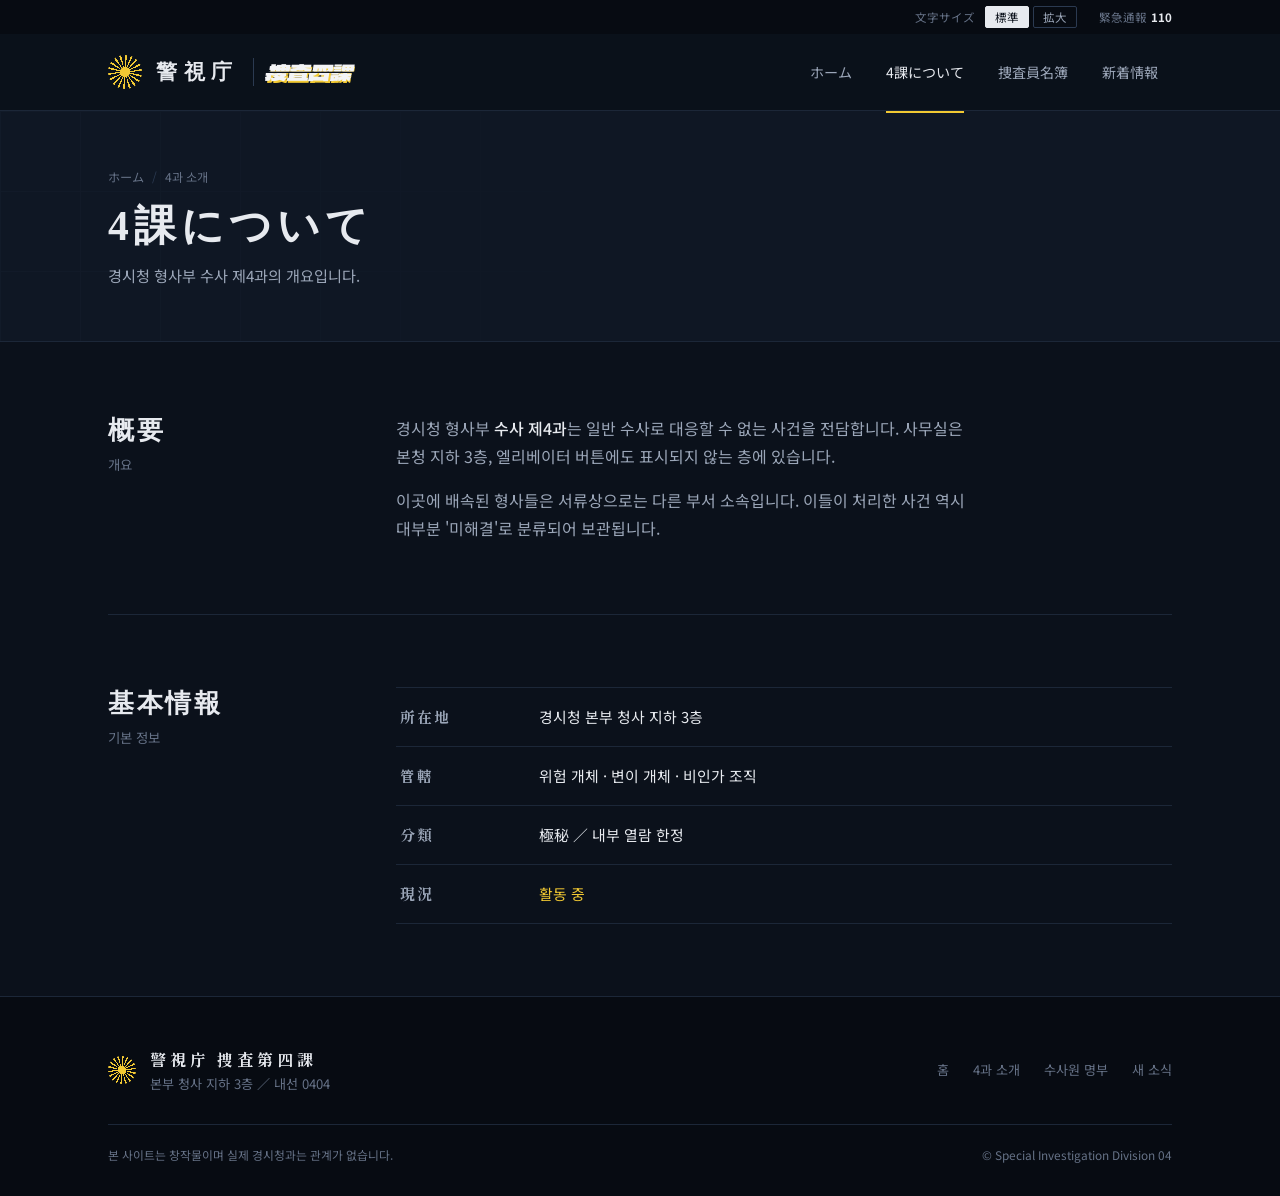
==== about.html @ d72fb32c "Add files via upload" ====
<!DOCTYPE html>
<html lang="ko">
<head>
<meta charset="UTF-8">
<meta name="viewport" content="width=device-width, initial-scale=1">
<title>4課について ｜ 수사 4과</title>
<link rel="preconnect" href="https://fonts.googleapis.com">
<link rel="preconnect" href="https://fonts.gstatic.com" crossorigin>
<link href="https://fonts.googleapis.com/css2?family=Dela+Gothic+One&family=Shippori+Mincho:wght@700;800&family=Noto+Sans+KR:wght@400;500;700&family=Noto+Sans+JP:wght@400;500;700&display=swap" rel="stylesheet">
<link rel="stylesheet" href="style.css">
</head>
<body>

<div class="util">
  <div class="wrap">
    <div class="fs" role="group" aria-label="글자 크기">
      <span>文字サイズ</span>
      <button type="button" data-size="normal" aria-pressed="true">標準</button>
      <button type="button" data-size="large" aria-pressed="false">拡大</button>
    </div>
    <div class="dial">緊急通報<b>110</b></div>
  </div>
</div>

<header class="site">
  <div class="wrap">
    <a class="brand" href="index.html" aria-label="警視庁 捜査四課 홈">
      <div class="emblem" aria-hidden="true"></div>
      <div class="brand-name">警視庁</div>
      <div class="brand-sep" aria-hidden="true"></div>
      <div class="logo sm" role="img" aria-label="捜査四課"><div class="logo-word" aria-hidden="true"><div class="logo-half top"><span class="sh">捜査四課</span><span class="fg">捜査四課</span></div><div class="logo-half bot"><span class="sh">捜査四課</span><span class="fg">捜査四課</span></div><div class="logo-tape"><b>KEEP OUT ／ SID-04</b></div></div><div class="logo-sub" aria-hidden="true">TOKYO METROPOLITAN POLICE DEPT.</div></div>
    </a>
    <nav class="gnav" aria-label="주 메뉴">
      <ul>
        <li><a href="index.html">ホーム</a></li>
        <li><a href="about.html" aria-current="page">4課について</a></li>
        <li><a href="roster.html">捜査員名簿</a></li>
        <li><a href="news.html">新着情報</a></li>
      </ul>
    </nav>
  </div>
</header>

<main>
  <div class="page-head">
    <div class="hero-grid" aria-hidden="true"></div>
    <div class="wrap">
      <div class="crumb"><a href="index.html">ホーム</a><i>/</i>4과 소개</div>
      <h1>4課について</h1>
      <p>경시청 형사부 수사 제4과의 개요입니다.</p>
    </div>
  </div>
  <div class="wrap">
    <section class="sec">
      <div class="sec-title"><h2>概要</h2><p>개요</p></div>
      <div>
        <div class="prose">
          <p>경시청 형사부 <strong>수사 제4과</strong>는 일반 수사로 대응할 수 없는 사건을 전담합니다. 사무실은 본청 지하 3층, 엘리베이터 버튼에도 표시되지 않는 층에 있습니다.</p>
          <p>이곳에 배속된 형사들은 서류상으로는 다른 부서 소속입니다. 이들이 처리한 사건 역시 대부분 '미해결'로 분류되어 보관됩니다.</p>
        </div>
      </div>
    </section>
    <section class="sec">
      <div class="sec-title"><h2>基本情報</h2><p>기본 정보</p></div>
      <div>
        <dl class="facts">
          <div><dt>所在地</dt><dd>경시청 본부 청사 지하 3층</dd></div>
          <div><dt>管轄</dt><dd>위험 개체 · 변이 개체 · 비인가 조직</dd></div>
          <div><dt>分類</dt><dd>極秘 ／ 내부 열람 한정</dd></div>
          <div><dt>現況</dt><dd class="on">활동 중</dd></div>
        </dl>
      </div>
    </section>
  </div>

</main>

<footer>
  <div class="wrap">
    <div class="f-brand">
      <div class="emblem" aria-hidden="true"></div>
      <div><b>警視庁 捜査第四課</b>본부 청사 지하 3층 ／ 내선 0404</div>
    </div>
    <div class="f-links">
      <a href="index.html">홈</a>
      <a href="about.html">4과 소개</a>
      <a href="roster.html">수사원 명부</a>
      <a href="news.html">새 소식</a>
    </div>
    <div class="f-bottom">
      <span>본 사이트는 창작물이며 실제 경시청과는 관계가 없습니다.</span>
      <span>© Special Investigation Division 04</span>
    </div>
  </div>
</footer>

<script src="script.js"></script>
</body>
</html>
---- style.css ----
/* ───────── 토큰 ───────── */
:root{
  color-scheme:dark;
  --bg:#0b111b;        /* 경찰 제복 감색 */
  --bg-2:#0f1724;
  --bg-3:#070b12;
  --line:#1c2738;
  --line-2:#2b3a51;
  --text:#e7eaef;
  --sub:#9ba6b8;
  --muted:#667287;
  --yellow:#f2c933;    /* 폴리스 라인 노랑 — 강조는 이 색 하나만 */
  --alert:#e05a4f;
  --serif:'Shippori Mincho','Noto Serif JP',serif;
  --sans:'Noto Sans KR','Noto Sans JP',system-ui,sans-serif;
  --logo:'Dela Gothic One','Noto Sans JP',sans-serif;
  --r:2px;
}
*{box-sizing:border-box;margin:0;padding:0}
html{scroll-behavior:smooth;font-size:16px}
html.large{font-size:18px}
body{background:var(--bg);color:var(--text);font-family:var(--sans);line-height:1.75;-webkit-font-smoothing:antialiased}
a{color:inherit;text-decoration:none}
img{max-width:100%;display:block}
:focus-visible{outline:2px solid var(--yellow);outline-offset:3px}
.wrap{max-width:1120px;margin:0 auto;padding:0 28px}

/* ───────── 로고 ───────── */
.logo{display:inline-flex;flex-direction:column;align-items:flex-start;font-size:64px;transform:skewX(-9deg)}
.logo-word{position:relative;font-family:var(--logo);font-weight:400;font-size:1em;line-height:1.05;letter-spacing:-.02em;white-space:nowrap}
.logo-half{white-space:nowrap}
.logo-half.top{clip-path:inset(0 0 50% 0)}
.logo-half.bot{position:absolute;inset:0;clip-path:inset(56% 0 0 0);transform:translateX(-.2em)}
.logo-half span{display:block;white-space:nowrap}
.logo-half .sh{position:absolute;left:.09em;top:.09em;color:var(--yellow)}
.logo-half .fg{position:relative;color:#f3f4f6}
.logo-tape{position:absolute;left:-.7em;right:-.7em;top:calc(50% - .02em);height:.26em;transform:rotate(-2deg);
  background:repeating-linear-gradient(-45deg,var(--yellow) 0 .155em,#0a0a09 .155em .31em);display:flex;align-items:center;justify-content:center}
.logo-tape b{padding:0 .75em;background:var(--yellow);color:#0a0a09;font-family:var(--sans);font-weight:700;font-size:.19em;line-height:1.37;letter-spacing:.27em;white-space:nowrap}
.logo-sub{margin-top:1.1em;font-family:var(--sans);font-weight:500;font-size:.17em;letter-spacing:.36em;color:var(--yellow);white-space:nowrap}
.logo.sm{font-size:22px}
.logo.sm .logo-tape,.logo.sm .logo-sub{display:none}
.logo.sm .logo-half.bot{transform:translateX(-.1em)}
.logo.sm .logo-half .sh{left:.07em;top:.07em}

/* ───────── 유틸리티 바 ───────── */
.util{background:var(--bg-3);font-size:.72rem;color:var(--muted)}
.util .wrap{display:flex;align-items:center;justify-content:flex-end;gap:22px;height:34px}
.fs{display:flex;align-items:center;gap:4px}
.fs span{margin-right:6px}
.fs button{font:inherit;color:var(--sub);background:transparent;border:1px solid var(--line-2);border-radius:var(--r);padding:0 9px;line-height:20px;cursor:pointer}
.fs button[aria-pressed="true"]{color:var(--bg);background:var(--text);border-color:var(--text)}
.dial b{color:var(--text);font-weight:700;margin-left:4px}

/* ───────── 헤더 + 내비 ───────── */
header.site{position:sticky;top:0;z-index:30;background:rgba(11,17,27,.94);border-bottom:1px solid var(--line)}
header.site .wrap{display:flex;align-items:center;gap:40px;height:76px}
.brand{display:flex;align-items:center;gap:14px;flex:0 0 auto}
.emblem{flex:0 0 34px;width:34px;height:34px;border-radius:50%;
  background:radial-gradient(circle,var(--yellow) 0 20%,transparent 22%),repeating-conic-gradient(var(--yellow) 0 7deg,transparent 7deg 20deg)}
.brand-name{font-family:var(--serif);font-size:1.3rem;font-weight:800;letter-spacing:.32em;line-height:1}
.brand-sep{width:1px;height:28px;background:var(--line-2)}
nav.gnav{margin-left:auto}
nav.gnav ul{list-style:none;display:flex;gap:6px}
nav.gnav a{position:relative;display:block;padding:8px 14px;font-size:.88rem;color:var(--sub);white-space:nowrap}
nav.gnav a:hover{color:var(--text)}
nav.gnav a[aria-current="page"]{color:var(--text)}
nav.gnav a[aria-current="page"]::after{content:"";position:absolute;left:14px;right:14px;bottom:-21px;height:2px;background:var(--yellow)}

/* ───────── 주의 띠 ───────── */
.notice-bar{border-bottom:1px solid var(--line);background:linear-gradient(90deg,rgba(242,201,51,.07),transparent 60%)}
.notice-bar .wrap{display:flex;align-items:baseline;gap:18px;padding-top:11px;padding-bottom:11px;font-size:.84rem;color:var(--sub)}
.notice-bar strong{flex:0 0 auto;color:var(--yellow);font-weight:700;letter-spacing:.1em}

/* ───────── 히어로 ───────── */
.hero{position:relative;overflow:hidden;border-bottom:1px solid var(--line);background:var(--bg-2)}
.hero-img{position:absolute;top:0;right:0;bottom:0;width:62%;background:url(https://i.imgur.com/fPAHOiN.png) center 28%/cover no-repeat;
  -webkit-mask-image:linear-gradient(90deg,transparent,#000 45%);mask-image:linear-gradient(90deg,transparent,#000 45%)}
.hero-img::after{content:"";position:absolute;inset:0;background:linear-gradient(0deg,var(--bg-2),transparent 40%)}
.hero-grid{position:absolute;inset:0;pointer-events:none;
  background-image:linear-gradient(var(--line) 1px,transparent 1px),linear-gradient(90deg,var(--line) 1px,transparent 1px);
  background-size:80px 80px;opacity:.35;-webkit-mask-image:linear-gradient(90deg,#000,transparent 55%);mask-image:linear-gradient(90deg,#000,transparent 55%)}
.sweep{position:absolute;left:0;right:0;top:-30px;height:30px;z-index:2;background:linear-gradient(transparent,rgba(242,201,51,.18) 85%,var(--yellow));
  animation:sweep 2.4s .3s cubic-bezier(.6,0,.4,1) both}
@keyframes sweep{from{top:-30px;opacity:1}90%{opacity:1}to{top:100%;opacity:0}}
.hero .wrap{position:relative;z-index:3;min-height:560px;display:flex;flex-direction:column;justify-content:center;padding-top:72px;padding-bottom:72px}
.hero .kicker{font-size:.8rem;letter-spacing:.24em;color:var(--sub);margin-bottom:28px}
.hero .logo{margin-left:12px}
.hero .lead{margin-top:44px;font-family:var(--serif);font-size:1.7rem;font-weight:700;line-height:1.5;max-width:20em}
.hero .lead-sub{margin-top:14px;font-size:.95rem;color:var(--sub);max-width:34em}
.hero-links{display:flex;flex-wrap:wrap;gap:12px;margin-top:34px}
.btn{display:inline-block;padding:11px 22px;border-radius:var(--r);font-size:.88rem;font-weight:500;border:1px solid var(--line-2);color:var(--text)}
.btn:hover{border-color:var(--sub)}
.btn.primary{background:var(--yellow);border-color:var(--yellow);color:#0a0a09}
.btn.primary:hover{background:#ffd84a}

/* ───────── 섹션 (왼쪽 제목 · 오른쪽 내용) ───────── */
.sec{display:grid;grid-template-columns:240px minmax(0,1fr);gap:48px;padding:72px 0;border-bottom:1px solid var(--line)}
.sec:last-child{border-bottom:0}
.sec-title h2{font-family:var(--serif);font-size:1.6rem;font-weight:800;letter-spacing:.1em;line-height:1.3}
.sec-title p{margin-top:6px;font-size:.84rem;color:var(--muted)}
.more{display:inline-block;margin-top:24px;font-size:.85rem;color:var(--text);border-bottom:1px solid var(--yellow);padding-bottom:2px}
.more:hover{color:var(--yellow)}

/* 하위 페이지 머리 */
.page-head{border-bottom:1px solid var(--line);background:var(--bg-2);position:relative;overflow:hidden}
.page-head .hero-grid{opacity:.25}
.page-head .wrap{position:relative;padding-top:56px;padding-bottom:52px}
.crumb{font-size:.76rem;color:var(--muted)}
.crumb a:hover{color:var(--text)}
.crumb i{font-style:normal;margin:0 8px;color:var(--line-2)}
.page-head h1{margin-top:14px;font-family:var(--serif);font-size:2.6rem;font-weight:800;letter-spacing:.12em;line-height:1.2}
.page-head p{margin-top:10px;color:var(--sub);font-size:.95rem}

/* 바로가기 목록 */
.guide{list-style:none;border-top:1px solid var(--line)}
.guide a{display:grid;grid-template-columns:10em 1fr auto;align-items:baseline;gap:20px;padding:22px 4px;border-bottom:1px solid var(--line)}
.guide b{font-family:var(--serif);font-size:1.15rem;font-weight:700;letter-spacing:.08em}
.guide span{font-size:.88rem;color:var(--sub)}
.guide em{font-style:normal;font-size:.75rem;letter-spacing:.12em;color:var(--muted)}
.guide a:hover b{color:var(--yellow)}

/* 새 소식 */
.news{list-style:none;border-top:1px solid var(--line)}
.news li{display:grid;grid-template-columns:7em 5.5em minmax(0,1fr);align-items:baseline;gap:18px;padding:18px 4px;border-bottom:1px solid var(--line);font-size:.93rem}
.news time{font-size:.82rem;color:var(--muted);font-variant-numeric:tabular-nums}
.cat{font-size:.74rem;color:var(--sub);display:flex;align-items:center;gap:7px}
.cat::before{content:"";width:6px;height:6px;border-radius:50%;background:var(--muted)}
.cat.new::before{background:var(--yellow)}
.cat.warn::before{background:var(--alert)}
.news a:hover{color:var(--yellow)}

/* 4과 소개 */
.prose p{max-width:36em;color:var(--sub);font-size:1rem}
.prose p+p{margin-top:16px}
.prose strong{color:var(--text);font-weight:500}
.facts{border-top:1px solid var(--line)}
.facts div{display:grid;grid-template-columns:8em 1fr;gap:20px;padding:16px 4px;border-bottom:1px solid var(--line);font-size:.93rem}
.facts dt{font-family:var(--serif);font-weight:700;letter-spacing:.12em;color:var(--sub)}
.on{color:var(--yellow)}

/* 수사원 명부 */
.roster{display:grid;grid-template-columns:repeat(4,minmax(0,1fr));gap:36px 24px}
.file-photo{position:relative;aspect-ratio:3/4;border-radius:var(--r);overflow:hidden;background:var(--bg-2) center 25%/cover no-repeat}
.file-photo.empty{background:
  radial-gradient(circle at 50% 38%,#1c2738 0 17%,transparent 17.5%),
  radial-gradient(ellipse at 50% 100%,#1c2738 0 42%,transparent 42.5%),var(--bg-2)}
.file-photo .tag{position:absolute;left:0;top:12px;padding:2px 10px;background:var(--yellow);color:#0a0a09;font-size:.7rem;font-weight:700;letter-spacing:.14em}
.file-id{margin-top:16px;font-size:.72rem;letter-spacing:.12em;color:var(--yellow);font-variant-numeric:tabular-nums}
.file h3{margin-top:4px;font-size:1.15rem;font-weight:700;line-height:1.4}
.file .rom{font-size:.72rem;letter-spacing:.14em;color:var(--muted)}
.file .desc{margin-top:10px;font-size:.86rem;color:var(--sub)}
.file .desc.todo{color:var(--muted)}
.file .open{display:inline-block;margin-top:12px;font-size:.82rem;border-bottom:1px solid var(--yellow);padding-bottom:1px}
.file .open:hover{color:var(--yellow)}
.file.sealed .file-photo::before{content:"";position:absolute;inset:0;background:rgba(7,11,18,.45);-webkit-backdrop-filter:grayscale(1);backdrop-filter:grayscale(1)}
.file-photo .tag{z-index:1}
.file.sealed .open{border-color:var(--line-2);color:var(--muted)}

/* ───────── 푸터 ───────── */
footer{background:var(--bg-3);border-top:1px solid var(--line);padding:48px 0 30px;font-size:.82rem;color:var(--muted)}
footer .wrap{display:grid;grid-template-columns:1fr auto;gap:28px 40px}
.f-brand{display:flex;align-items:center;gap:14px}
.f-brand .emblem{flex-basis:28px;width:28px;height:28px}
.f-brand b{display:block;font-family:var(--serif);font-size:1rem;letter-spacing:.24em;color:var(--text)}
.f-links{display:flex;flex-wrap:wrap;gap:8px 24px;align-items:center}
.f-links a:hover{color:var(--text)}
.f-bottom{grid-column:1/-1;padding-top:20px;border-top:1px solid var(--line);display:flex;flex-wrap:wrap;justify-content:space-between;gap:8px;font-size:.74rem}

/* ───────── 반응형 ───────── */
@media (max-width:960px){
  .roster{grid-template-columns:repeat(2,minmax(0,1fr))}
  .sec{grid-template-columns:1fr;gap:24px;padding:56px 0}
  header.site .wrap{gap:20px}
  .brand-sep,.brand .logo{display:none}
}
@media (max-width:680px){
  .wrap{padding:0 20px}
  header.site .wrap{flex-wrap:wrap;height:auto;padding-top:14px;gap:10px}
  nav.gnav{margin-left:0;width:100%;overflow-x:auto;scrollbar-width:none}
  nav.gnav ul{gap:0}
  nav.gnav a{padding:10px 14px 12px}
  nav.gnav a[aria-current="page"]::after{bottom:0}
  .hero-img{width:100%;-webkit-mask-image:linear-gradient(0deg,transparent 10%,#000 70%);mask-image:linear-gradient(0deg,transparent 10%,#000 70%);opacity:.55}
  .hero .wrap{min-height:520px;justify-content:flex-end;padding-top:48px;padding-bottom:48px}
  .hero .logo{font-size:40px}
  .hero .lead{font-size:1.3rem;margin-top:32px}
  .page-head h1{font-size:1.9rem}
  .notice-bar .wrap{flex-direction:column;gap:2px}
  .guide a{grid-template-columns:1fr;gap:4px}
  .guide em{display:none}
  .news li{grid-template-columns:auto 1fr;gap:4px 14px}
  .news li a{grid-column:1/-1}
  .facts div{grid-template-columns:1fr;gap:2px}
  footer .wrap{grid-template-columns:1fr}
}
@media (prefers-reduced-motion:reduce){
  .sweep{display:none}
  html{scroll-behavior:auto}
}
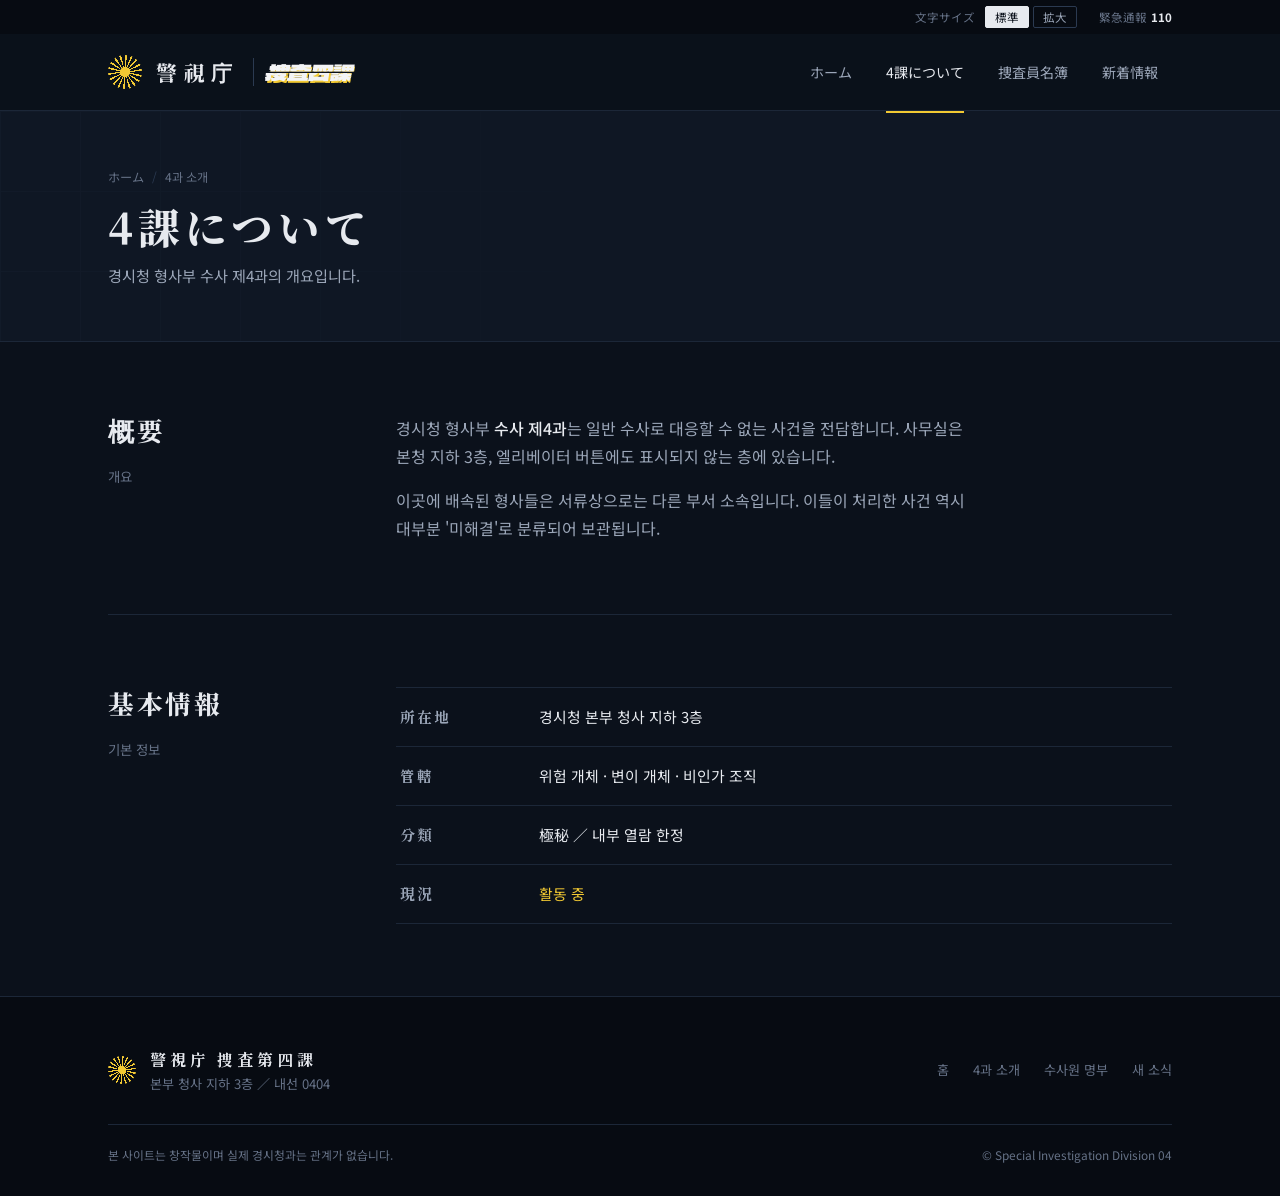
==== commit 8c066299: "Add files via upload" ====
--- a/about.html
+++ b/about.html
@@ -6,7 +6,7 @@
 <title>4課について ｜ 수사 4과</title>
 <link rel="preconnect" href="https://fonts.googleapis.com">
 <link rel="preconnect" href="https://fonts.gstatic.com" crossorigin>
-<link href="https://fonts.googleapis.com/css2?family=Dela+Gothic+One&family=Shippori+Mincho:wght@700;800&family=Noto+Sans+KR:wght@400;500;700&family=Noto+Sans+JP:wght@400;500;700&display=swap" rel="stylesheet">
+<link href="https://fonts.googleapis.com/css2?family=Dela+Gothic+One&family=Shippori+Mincho:wght@700;800&family=Noto+Serif+KR:wght@700;900&family=Noto+Sans+KR:wght@400;500;700&family=Noto+Sans+JP:wght@400;500;700&display=swap" rel="stylesheet">
 <link rel="stylesheet" href="style.css">
 </head>
 <body>
--- a/style.css
+++ b/style.css
@@ -11,7 +11,7 @@
   --muted:#667287;
   --yellow:#f2c933;    /* 폴리스 라인 노랑 — 강조는 이 색 하나만 */
   --alert:#e05a4f;
-  --serif:'Shippori Mincho','Noto Serif JP',serif;
+  --serif:'Shippori Mincho','Noto Serif KR','Noto Serif JP',serif;
   --sans:'Noto Sans KR','Noto Sans JP',system-ui,sans-serif;
   --logo:'Dela Gothic One','Noto Sans JP',sans-serif;
   --r:2px;
@@ -170,7 +170,7 @@
 /* ───────── 반응형 ───────── */
 @media (max-width:960px){
   .roster{grid-template-columns:repeat(2,minmax(0,1fr))}
-  .sec{grid-template-columns:1fr;gap:24px;padding:56px 0}
+  .sec{grid-template-columns:minmax(0,1fr);gap:24px;padding:56px 0}
   header.site .wrap{gap:20px}
   .brand-sep,.brand .logo{display:none}
 }
@@ -198,3 +198,166 @@
   .sweep{display:none}
   html{scroll-behavior:auto}
 }
+
+/* ═════════════ 캐릭터 상세 페이지 ═════════════ */
+.ch-hero{position:relative;height:min(90vh,780px);min-height:580px;overflow:hidden;background:#05080d;border-bottom:1px solid var(--line)}
+.ch-hero-img{position:absolute;inset:0;background:url(https://i.imgur.com/cPTdJCA.png) center 18%/cover no-repeat;animation:chZoom 2.6s cubic-bezier(.2,.7,.2,1) both}
+@keyframes chZoom{from{transform:scale(1.14);filter:brightness(.2) saturate(0)}to{transform:scale(1);filter:none}}
+.ch-hero-shade{position:absolute;inset:0;background:
+  linear-gradient(0deg,var(--bg) 2%,rgba(11,17,27,.85) 26%,transparent 62%),
+  radial-gradient(ellipse at 50% 40%,transparent 50%,rgba(0,0,0,.6))}
+.ch-hero .hero-grid{opacity:.25;-webkit-mask-image:none;mask-image:none}
+.ch-lines{position:absolute;inset:0;background:repeating-linear-gradient(0deg,transparent 0 2px,rgba(0,0,0,.12) 2px 3px);pointer-events:none}
+.ch-scan{position:absolute;left:0;right:0;top:0;height:60px;background:linear-gradient(transparent,rgba(242,201,51,.12) 90%,rgba(242,201,51,.8));animation:chScan 5.5s 2.2s linear infinite;opacity:0}
+@keyframes chScan{0%{transform:translateY(-60px);opacity:1}85%{opacity:1}100%{transform:translateY(780px);opacity:0}}
+.ch-corner{position:absolute;width:26px;height:26px;border:0 solid var(--yellow);animation:chCorner .6s 1.6s both}
+.ch-corner.tl{top:20px;left:20px;border-width:1px 0 0 1px}.ch-corner.tr{top:20px;right:20px;border-width:1px 1px 0 0}
+.ch-corner.bl{bottom:20px;left:20px;border-width:0 0 1px 1px}.ch-corner.br{bottom:20px;right:20px;border-width:0 1px 1px 0}
+@keyframes chCorner{from{opacity:0;transform:scale(2.2)}to{opacity:1;transform:none}}
+.ch-hud{position:absolute;top:34px;font-size:.72rem;letter-spacing:.2em;color:var(--yellow);animation:chFade .5s 1.8s both}
+.ch-hud.l{left:44px;display:flex;align-items:center;gap:10px}.ch-hud.r{right:44px;color:var(--sub)}
+.ch-hud .dot{animation:chBlink 1.2s steps(2,start) infinite}
+.ch-hud .load{width:56px;height:4px;border:1px solid rgba(242,201,51,.4);overflow:hidden}
+.ch-hud .load i{display:block;height:100%;width:30%;background:var(--yellow);animation:chLoad 1.4s linear infinite}
+@keyframes chLoad{from{transform:translateX(-100%)}to{transform:translateX(340%)}}
+@keyframes chBlink{to{visibility:hidden}}
+@keyframes chFade{from{opacity:0}to{opacity:1}}
+.ch-read{position:absolute;right:44px;top:40%;text-align:right;font-size:.74rem;line-height:2.1;letter-spacing:.2em;color:rgba(242,201,51,.75)}
+.ch-read div{opacity:0;animation:chType .5s steps(14) both;white-space:nowrap;overflow:hidden}
+.ch-read div:nth-child(1){animation-delay:2.2s}.ch-read div:nth-child(2){animation-delay:2.6s}.ch-read div:nth-child(3){animation-delay:3s}
+@keyframes chType{from{opacity:1;clip-path:inset(0 0 0 100%)}to{opacity:1;clip-path:inset(0)}}
+.ch-ruler{position:absolute;right:22px;top:18%;bottom:30%;width:8px;background:repeating-linear-gradient(rgba(242,201,51,.4) 0 1px,transparent 1px 8px);animation:chFade 1s 2s both}
+.ch-id{position:absolute;left:0;right:0;bottom:64px}
+.ch-div{font-size:.74rem;letter-spacing:.26em;color:var(--yellow);animation:chType .9s steps(36) .9s both}
+/* 이름: 노란 막이 왼쪽에서 밀고 들어오며 이름을 드러냄 */
+.ch-name{position:relative;display:inline-block;margin-top:10px;font-family:var(--serif);font-weight:800;font-size:clamp(2.6rem,7vw,5.4rem);line-height:1.15;letter-spacing:.06em;color:#f6f6f4}
+.ch-name span{display:inline-block;animation:chReveal .01s 1.15s both}
+.ch-name::after{content:"";position:absolute;inset:4px -10px;background:var(--yellow);transform-origin:left;animation:chWipe 1.1s .6s cubic-bezier(.77,0,.18,1) both}
+@keyframes chReveal{from{visibility:hidden}to{visibility:visible}}
+@keyframes chWipe{0%{transform:scaleX(0)}48%{transform:scaleX(1);transform-origin:left}52%{transform:scaleX(1);transform-origin:right}100%{transform:scaleX(0);transform-origin:right}}
+.ch-sub{margin-top:6px;font-size:.86rem;color:var(--sub);animation:chSpread 1.4s 1.5s cubic-bezier(.2,.7,.2,1) both}
+@keyframes chSpread{from{opacity:0;letter-spacing:.9em}to{opacity:1;letter-spacing:.22em}}
+.ch-tags{display:flex;flex-wrap:wrap;gap:8px;margin-top:20px}
+.ch-tags span{padding:3px 10px;border:1px solid var(--line-2);border-radius:var(--r);font-size:.74rem;color:var(--sub);background:rgba(11,17,27,.6);opacity:0;animation:chSlide .5s both}
+.ch-tags span:nth-child(1){animation-delay:1.9s}.ch-tags span:nth-child(2){animation-delay:2.02s}.ch-tags span:nth-child(3){animation-delay:2.14s}.ch-tags span:nth-child(4){animation-delay:2.26s}
+.ch-tags span.y{border-color:var(--yellow);color:var(--yellow)}
+@keyframes chSlide{from{opacity:0;transform:translateX(-24px)}to{opacity:1;transform:none}}
+.ch-mrz{position:absolute;left:0;right:0;bottom:0;padding:9px 0;border-top:1px solid var(--line);background:rgba(7,11,18,.85);overflow:hidden;font:.72rem/1 ui-monospace,Menlo,monospace;letter-spacing:.3em;color:var(--muted)}
+.ch-mrz div{display:flex;width:max-content;animation:chMarquee 40s linear infinite}
+.ch-mrz span{padding-right:3em;white-space:nowrap}
+@keyframes chMarquee{to{transform:translateX(-50%)}}
+
+/* 스크롤하면 나타나기 */
+[data-reveal]{opacity:0;transform:translateY(18px);transition:opacity .8s,transform .8s cubic-bezier(.2,.7,.2,1)}
+[data-reveal].in{opacity:1;transform:none}
+.sec-title h2{position:relative}
+.sec-title h2::after{content:"";display:block;width:0;height:2px;margin-top:10px;background:var(--yellow);transition:width .9s .2s cubic-bezier(.77,0,.18,1)}
+.sec.in .sec-title h2::after,.sec-title.in h2::after{width:40px}
+
+/* 신분증 + 데이터 */
+.ch-profile{display:grid;grid-template-columns:260px minmax(0,1fr);gap:40px;align-items:start}
+.ch-photo{position:relative;aspect-ratio:3/4;border-radius:var(--r);overflow:hidden;background:var(--bg-2) url(https://i.imgur.com/ChLbR9o.png) center top/cover no-repeat;box-shadow:0 0 0 1px var(--line-2)}
+.ch-photo::after{content:"";position:absolute;inset:-40%;background:linear-gradient(115deg,transparent 40%,rgba(255,255,255,.18) 50%,transparent 60%);transform:translateX(-100%)}
+.in .ch-photo::after{animation:chSheen 1.6s .4s ease-out both}
+@keyframes chSheen{to{transform:translateX(100%)}}
+.ch-photo b{position:absolute;left:0;bottom:14px;padding:3px 10px;background:var(--yellow);color:#0a0a09;font-size:.7rem;letter-spacing:.14em}
+.ch-data{display:grid;grid-template-columns:repeat(3,minmax(0,1fr));border-top:1px solid var(--line)}
+.ch-data div{padding:14px 4px;border-bottom:1px solid var(--line)}
+.ch-data div.wide{grid-column:1/-1}
+.ch-data div.w2{grid-column:span 2}
+.ch-data dt{font-family:var(--serif);font-size:.76rem;font-weight:700;letter-spacing:.14em;color:var(--muted)}
+.ch-data dd{margin-top:2px;font-size:.98rem}
+.ch-data dd em{font-style:normal;color:var(--yellow);font-weight:700}
+.ch-ab{display:grid;grid-template-columns:minmax(0,2fr) minmax(0,1fr);gap:28px;margin-top:28px}
+.ch-ab small{display:block;font-size:.72rem;letter-spacing:.16em;color:var(--muted)}
+.ch-ab h4{margin-top:4px;font-family:var(--serif);font-size:1.25rem;font-weight:800}
+.ch-ab p{margin-top:6px;font-size:.9rem;color:var(--sub)}
+.ch-ab > div + div{padding-left:28px;border-left:1px solid var(--line)}
+.gauge{margin-top:30px}
+.gauge-head{display:flex;justify-content:space-between;align-items:baseline;font-size:.76rem;letter-spacing:.14em;color:var(--muted)}
+.gauge-head b{font-size:1.5rem;letter-spacing:0;color:var(--yellow);font-variant-numeric:tabular-nums}
+.gauge-bar{position:relative;height:12px;margin-top:8px;background:repeating-linear-gradient(90deg,var(--line) 0 calc(5% - 2px),transparent calc(5% - 2px) 5%)}
+.gauge-bar i{position:absolute;inset:0;background:repeating-linear-gradient(90deg,var(--yellow) 0 calc(5% - 2px),transparent calc(5% - 2px) 5%);clip-path:inset(0 100% 0 0);transition:clip-path 2s .3s cubic-bezier(.2,.7,.2,1)}
+.in .gauge-bar i{clip-path:inset(0 16% 0 0)}
+.gauge-bar s{position:absolute;left:90%;top:-6px;bottom:-6px;width:2px;background:var(--alert)}
+.gauge-foot{display:flex;justify-content:flex-end;margin-top:6px;font-size:.72rem;color:var(--alert)}
+
+/* 오프 레코드 */
+.rec{border:1px solid var(--line);border-left:2px solid var(--alert);border-radius:var(--r);padding:18px 22px;background:var(--bg-2)}
+.rec-top{display:flex;align-items:center;gap:12px;font-size:.72rem;letter-spacing:.16em;color:var(--muted)}
+.rec-top b{color:var(--alert);animation:chBlink 1.2s steps(2,start) infinite}
+.wave{display:flex;align-items:center;gap:3px;height:34px;margin:14px 0}
+.wave i{flex:1;max-width:6px;height:20%;background:var(--yellow);opacity:.7;border-radius:1px}
+.in .wave i{animation:chWave 1.1s ease-in-out infinite alternate}
+@keyframes chWave{from{height:12%}to{height:100%}}
+.rec-text{min-height:3.4em;font-size:1rem;color:var(--text)}
+.rec-text time{color:var(--yellow);font-size:.8rem;margin-right:8px}
+.rec-bar{display:flex;align-items:center;gap:12px;margin-top:14px;font-size:.74rem;color:var(--muted);font-variant-numeric:tabular-nums}
+.rec-bar div{flex:1;height:2px;background:var(--line-2);position:relative}
+.rec-bar div i{position:absolute;left:0;top:-3px;width:8px;height:8px;border-radius:50%;background:var(--yellow)}
+.in .rec-bar div i{animation:chProg 41s linear both}
+@keyframes chProg{from{left:0}to{left:calc(100% - 8px)}}
+
+/* 본문 · 대사 */
+.prose .warn{margin-top:18px;padding:12px 16px;border:1px solid rgba(242,201,51,.4);border-radius:var(--r);color:var(--yellow);font-size:.92rem;max-width:36em}
+.quote{margin:26px 0;padding:2px 0 2px 20px;position:relative;max-width:36em}
+.quote::before{content:"";position:absolute;left:0;top:0;width:2px;height:0;background:var(--yellow);transition:height 1s cubic-bezier(.77,0,.18,1)}
+.quote.in::before{height:100%}
+.quote .ja{font-family:var(--serif);font-size:1.15rem;line-height:1.8;color:var(--text)}
+.quote .ko{margin-top:6px;font-size:.88rem;color:var(--muted)}
+
+/* 주변 인물 */
+.people{display:flex;gap:18px;overflow-x:auto;padding-bottom:14px;scroll-snap-type:x mandatory;scrollbar-width:thin;scrollbar-color:var(--line-2) transparent}
+.person{flex:0 0 220px;scroll-snap-align:start}
+.person-img{position:relative;aspect-ratio:3/4;border-radius:var(--r);overflow:hidden;background:var(--bg-2) center top/cover no-repeat;filter:grayscale(.85) brightness(.75);transition:filter .5s}
+.person:hover .person-img{filter:none}
+.person-img span{position:absolute;left:0;top:12px;padding:2px 9px;font-size:.66rem;letter-spacing:.14em;background:var(--yellow);color:#0a0a09}
+.person.dawn .person-img span{background:#9a78aa}
+.person h3{margin-top:14px;font-family:var(--serif);font-size:1.15rem;font-weight:800}
+.person .kn{font-size:.74rem;color:var(--muted);letter-spacing:.1em}
+.person .meta{margin-top:8px;font-size:.8rem;color:var(--sub)}
+.person .role{margin-top:4px;font-size:.84rem;color:var(--sub)}
+.person .role b{display:block;font-size:.66rem;letter-spacing:.16em;color:var(--yellow);font-weight:500}
+.person.dawn .role b{color:#b597c4}
+.people > .person{opacity:0;transform:translateX(30px);transition:opacity .6s,transform .6s}
+.people.in > .person{opacity:1;transform:none}
+.people.in > .person:nth-child(2){transition-delay:.1s}.people.in > .person:nth-child(3){transition-delay:.2s}
+.people.in > .person:nth-child(4){transition-delay:.3s}.people.in > .person:nth-child(5){transition-delay:.4s}
+.hint{margin-top:4px;font-size:.74rem;color:var(--muted)}
+
+/* 목록류 */
+.rows{list-style:none;border-top:1px solid var(--line)}
+.rows li{display:grid;grid-template-columns:7em minmax(0,1fr);gap:18px;padding:16px 4px;border-bottom:1px solid var(--line);font-size:.93rem;color:var(--sub)}
+.rows li > b{font-weight:700;color:var(--text);font-size:.86rem;letter-spacing:.06em}
+.rows li > b.y{color:var(--yellow)}
+.rows .ph{color:var(--muted)}
+.rows h4{font-family:var(--serif);font-size:1.05rem;font-weight:800;color:var(--text)}
+.rows.models li{grid-template-columns:1fr}
+.rows .best{display:inline-block;margin-left:10px;padding:0 8px;border:1px solid var(--yellow);border-radius:var(--r);font-size:.66rem;letter-spacing:.16em;color:var(--yellow);vertical-align:middle;font-family:var(--sans)}
+kbd{display:inline-block;padding:1px 10px;border:1px solid var(--line-2);border-bottom-width:2px;border-radius:3px;font-family:var(--sans);font-size:.84rem;font-weight:700;color:var(--yellow);background:var(--bg-2)}
+.back{display:inline-block;margin:8px 0 72px;font-size:.86rem;border-bottom:1px solid var(--yellow);padding-bottom:2px}
+.back:hover{color:var(--yellow)}
+
+@media (max-width:960px){
+  .ch-profile{grid-template-columns:200px minmax(0,1fr);gap:28px}
+  .ch-read,.ch-ruler{display:none}
+}
+@media (max-width:680px){
+  .ch-hero{min-height:620px}
+  .ch-hud.l{left:30px}.ch-hud.r{display:none}
+  .ch-id{bottom:52px}
+  .ch-profile{grid-template-columns:1fr}
+  .ch-photo{max-width:260px}
+  .ch-data{grid-template-columns:repeat(2,minmax(0,1fr))}
+  .ch-ab{grid-template-columns:1fr}
+  .ch-ab > div + div{padding-left:0;border-left:0;padding-top:20px;border-top:1px solid var(--line)}
+  .rows li{grid-template-columns:1fr;gap:4px}
+  .person{flex-basis:180px}
+}
+@media (prefers-reduced-motion:reduce){
+  .ch-hero *,.ch-hero *::after,.ch-hero-img{animation:none!important;opacity:1!important;clip-path:none!important}
+  .ch-name::after,.ch-scan{display:none}
+  [data-reveal],.people > .person{opacity:1;transform:none;transition:none}
+  .gauge-bar i{transition:none;clip-path:inset(0 16% 0 0)}
+  .wave i{animation:none!important}
+}
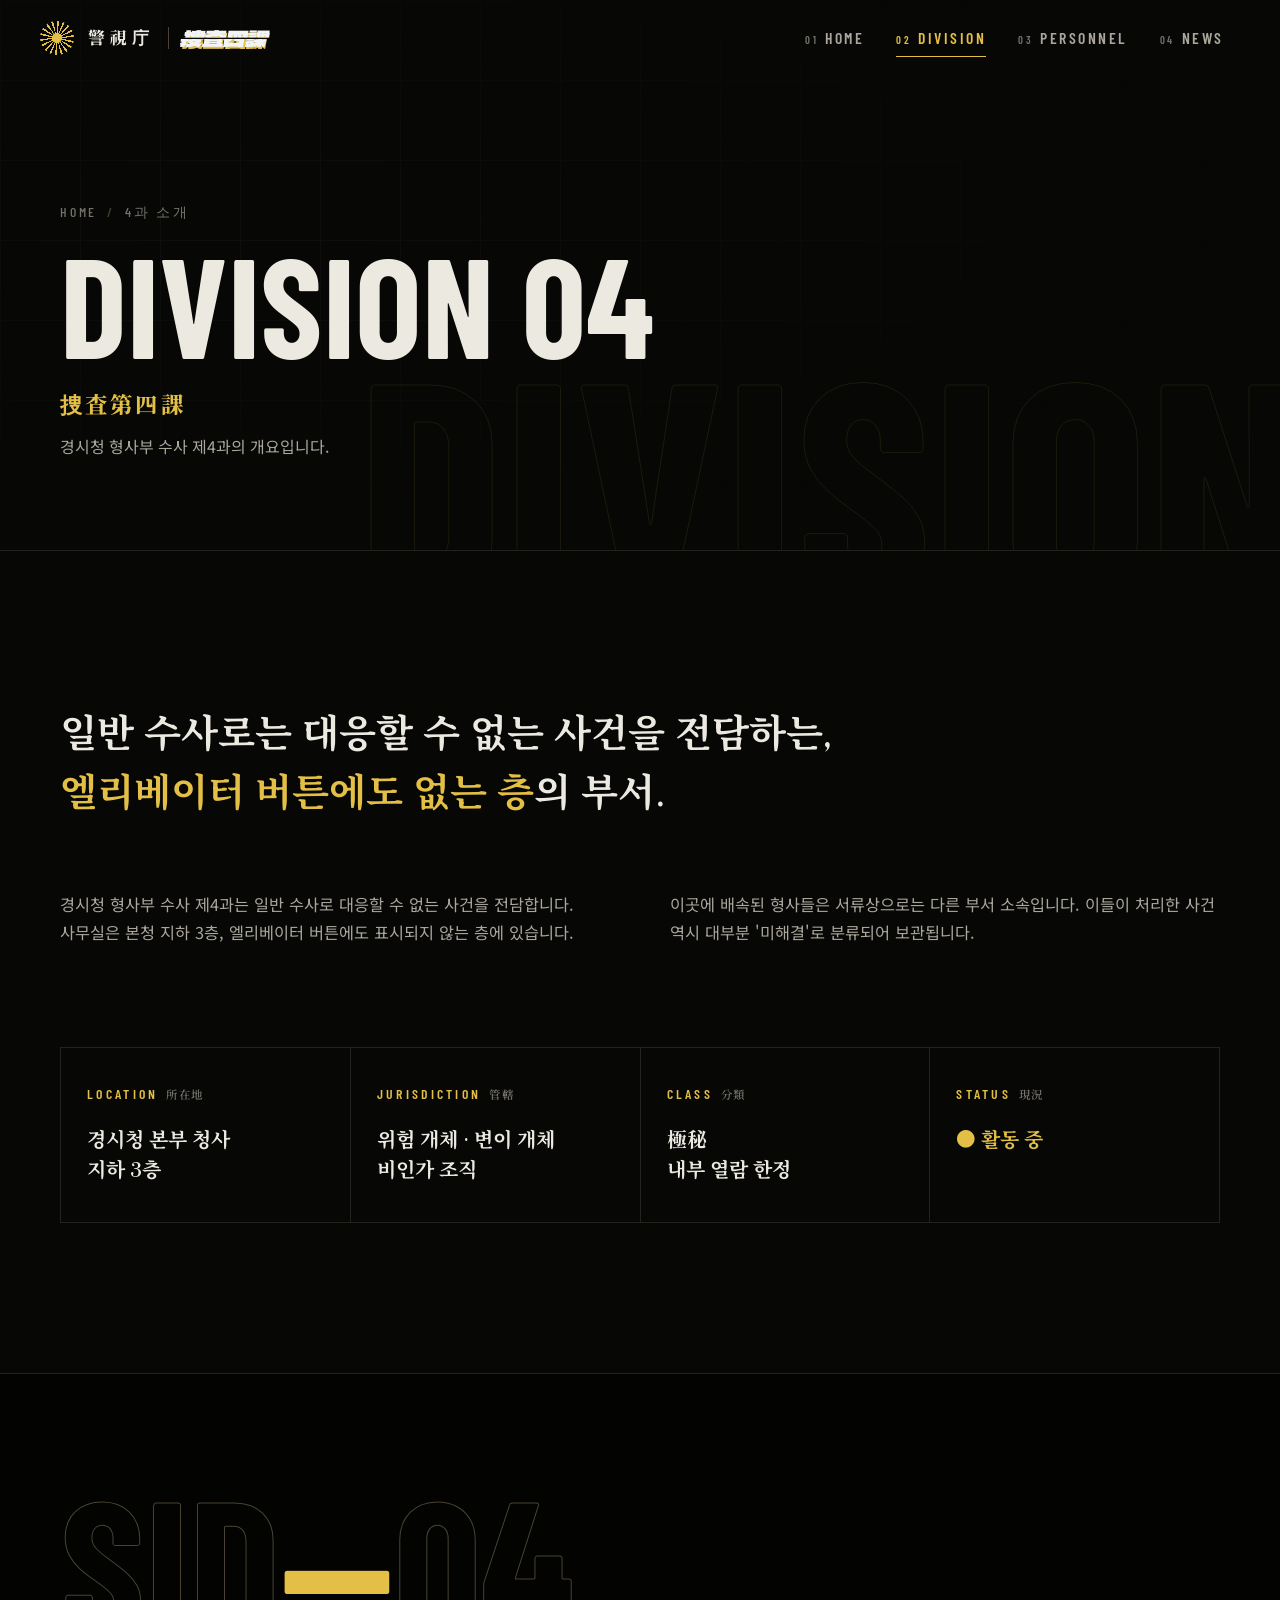
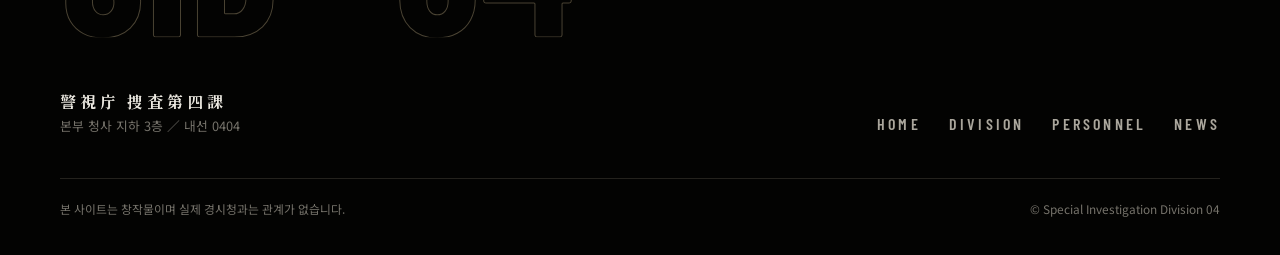
==== commit 85c7c997: "Add files via upload" ====
--- a/about.html
+++ b/about.html
@@ -3,94 +3,62 @@
 <head>
 <meta charset="UTF-8">
 <meta name="viewport" content="width=device-width, initial-scale=1">
-<title>4課について ｜ 수사 4과</title>
+<title>DIVISION 04 ｜ 수사 4과</title>
 <link rel="preconnect" href="https://fonts.googleapis.com">
 <link rel="preconnect" href="https://fonts.gstatic.com" crossorigin>
-<link href="https://fonts.googleapis.com/css2?family=Dela+Gothic+One&family=Shippori+Mincho:wght@700;800&family=Noto+Serif+KR:wght@700;900&family=Noto+Sans+KR:wght@400;500;700&family=Noto+Sans+JP:wght@400;500;700&display=swap" rel="stylesheet">
+<link href="https://fonts.googleapis.com/css2?family=Barlow+Condensed:wght@500;600;700&family=Dela+Gothic+One&family=Shippori+Mincho:wght@700;800&family=Noto+Serif+KR:wght@700;900&family=Noto+Sans+KR:wght@400;500;700&family=Noto+Sans+JP:wght@400;500;700&display=swap" rel="stylesheet">
 <link rel="stylesheet" href="style.css">
 </head>
 <body>
+<div class="curtain" aria-hidden="true"><i></i><i></i><i></i><i></i><i></i><b></b></div>
+<div class="dust" aria-hidden="true"></div>
 
-<div class="util">
-  <div class="wrap">
-    <div class="fs" role="group" aria-label="글자 크기">
-      <span>文字サイズ</span>
-      <button type="button" data-size="normal" aria-pressed="true">標準</button>
-      <button type="button" data-size="large" aria-pressed="false">拡大</button>
-    </div>
-    <div class="dial">緊急通報<b>110</b></div>
-  </div>
-</div>
-
-<header class="site">
-  <div class="wrap">
-    <a class="brand" href="index.html" aria-label="警視庁 捜査四課 홈">
-      <div class="emblem" aria-hidden="true"></div>
-      <div class="brand-name">警視庁</div>
-      <div class="brand-sep" aria-hidden="true"></div>
-      <div class="logo sm" role="img" aria-label="捜査四課"><div class="logo-word" aria-hidden="true"><div class="logo-half top"><span class="sh">捜査四課</span><span class="fg">捜査四課</span></div><div class="logo-half bot"><span class="sh">捜査四課</span><span class="fg">捜査四課</span></div><div class="logo-tape"><b>KEEP OUT ／ SID-04</b></div></div><div class="logo-sub" aria-hidden="true">TOKYO METROPOLITAN POLICE DEPT.</div></div>
-    </a>
-    <nav class="gnav" aria-label="주 메뉴">
-      <ul>
-        <li><a href="index.html">ホーム</a></li>
-        <li><a href="about.html" aria-current="page">4課について</a></li>
-        <li><a href="roster.html">捜査員名簿</a></li>
-        <li><a href="news.html">新着情報</a></li>
-      </ul>
-    </nav>
-  </div>
+<header class="gbar">
+  <a class="gbrand" href="index.html" aria-label="警視庁 捜査四課 홈">
+    <span class="emblem" aria-hidden="true"></span><span class="name">警視庁</span><span class="sep" aria-hidden="true"></span><div class="logo sm" role="img" aria-label="捜査四課"><div class="logo-word" aria-hidden="true"><div class="logo-half top"><span class="sh">捜査四課</span><span class="fg">捜査四課</span></div><div class="logo-half bot"><span class="sh">捜査四課</span><span class="fg">捜査四課</span></div><div class="logo-tape"><b>KEEP OUT ／ SID-04</b></div></div><div class="logo-sub" aria-hidden="true">TOKYO METROPOLITAN POLICE DEPT.</div></div>
+  </a>
+  <nav class="gnav" aria-label="주 메뉴"><a href="index.html"><i>01</i>HOME</a><a href="about.html" aria-current="page"><i>02</i>DIVISION</a><a href="roster.html"><i>03</i>PERSONNEL</a><a href="news.html"><i>04</i>NEWS</a></nav>
+  <button class="gmenu-btn" type="button" aria-expanded="false" aria-controls="gmenu" aria-label="메뉴 열기"><i></i><i></i></button>
 </header>
+<nav class="gmenu" id="gmenu" aria-label="모바일 메뉴"><a href="index.html">HOME<small>01 ／ 홈</small></a><a href="about.html" aria-current="page">DIVISION<small>02 ／ 4과 소개</small></a><a href="roster.html">PERSONNEL<small>03 ／ 수사원 명부</small></a><a href="news.html">NEWS<small>04 ／ 새 소식</small></a></nav>
 
 <main>
-  <div class="page-head">
-    <div class="hero-grid" aria-hidden="true"></div>
+  <section class="phead">
+    <div class="grid" aria-hidden="true"></div>
+    <span class="bgword" aria-hidden="true">DIVISION</span>
     <div class="wrap">
-      <div class="crumb"><a href="index.html">ホーム</a><i>/</i>4과 소개</div>
-      <h1>4課について</h1>
-      <p>경시청 형사부 수사 제4과의 개요입니다.</p>
+      <div class="crumb"><a href="index.html">HOME</a><i>/</i>4과 소개</div>
+      <h1 class="split">DIVISION 04</h1>
+      <p class="ja">捜査第四課</p>
+      <p class="desc">경시청 형사부 수사 제4과의 개요입니다.</p>
     </div>
-  </div>
-  <div class="wrap">
-    <section class="sec">
-      <div class="sec-title"><h2>概要</h2><p>개요</p></div>
-      <div>
-        <div class="prose">
-          <p>경시청 형사부 <strong>수사 제4과</strong>는 일반 수사로 대응할 수 없는 사건을 전담합니다. 사무실은 본청 지하 3층, 엘리베이터 버튼에도 표시되지 않는 층에 있습니다.</p>
-          <p>이곳에 배속된 형사들은 서류상으로는 다른 부서 소속입니다. 이들이 처리한 사건 역시 대부분 '미해결'로 분류되어 보관됩니다.</p>
-        </div>
+  </section>
+  <section class="block">
+    <div class="wrap">
+      <p class="lead-big" data-r>일반 수사로는 대응할 수 없는 사건을 전담하는, <em>엘리베이터 버튼에도 없는 층</em>의 부서.</p>
+      <div class="cols">
+        <p data-r style="--d:.1s">경시청 형사부 수사 제4과는 일반 수사로 대응할 수 없는 사건을 전담합니다. 사무실은 본청 지하 3층, 엘리베이터 버튼에도 표시되지 않는 층에 있습니다.</p>
+        <p data-r style="--d:.2s">이곳에 배속된 형사들은 서류상으로는 다른 부서 소속입니다. 이들이 처리한 사건 역시 대부분 '미해결'로 분류되어 보관됩니다.</p>
       </div>
-    </section>
-    <section class="sec">
-      <div class="sec-title"><h2>基本情報</h2><p>기본 정보</p></div>
-      <div>
-        <dl class="facts">
-          <div><dt>所在地</dt><dd>경시청 본부 청사 지하 3층</dd></div>
-          <div><dt>管轄</dt><dd>위험 개체 · 변이 개체 · 비인가 조직</dd></div>
-          <div><dt>分類</dt><dd>極秘 ／ 내부 열람 한정</dd></div>
-          <div><dt>現況</dt><dd class="on">활동 중</dd></div>
-        </dl>
-      </div>
-    </section>
-  </div>
+      <dl class="tiles">
+        <div><dt>LOCATION<small>所在地</small></dt><dd>경시청 본부 청사<br>지하 3층</dd></div>
+        <div><dt>JURISDICTION<small>管轄</small></dt><dd>위험 개체 · 변이 개체<br>비인가 조직</dd></div>
+        <div><dt>CLASS<small>分類</small></dt><dd>極秘<br>내부 열람 한정</dd></div>
+        <div><dt>STATUS<small>現況</small></dt><dd class="on">활동 중</dd></div>
+      </dl>
+    </div>
+  </section>
 
 </main>
 
 <footer>
   <div class="wrap">
-    <div class="f-brand">
-      <div class="emblem" aria-hidden="true"></div>
-      <div><b>警視庁 捜査第四課</b>본부 청사 지하 3층 ／ 내선 0404</div>
+    <div class="fbig" aria-hidden="true" data-r>SID<span>—</span>04</div>
+    <div class="frow">
+      <div class="fmeta"><b>警視庁 捜査第四課</b>본부 청사 지하 3층 ／ 내선 0404</div>
+      <nav class="flinks" aria-label="하단 메뉴"><a href="index.html">HOME</a><a href="about.html">DIVISION</a><a href="roster.html">PERSONNEL</a><a href="news.html">NEWS</a></nav>
     </div>
-    <div class="f-links">
-      <a href="index.html">홈</a>
-      <a href="about.html">4과 소개</a>
-      <a href="roster.html">수사원 명부</a>
-      <a href="news.html">새 소식</a>
-    </div>
-    <div class="f-bottom">
-      <span>본 사이트는 창작물이며 실제 경시청과는 관계가 없습니다.</span>
-      <span>© Special Investigation Division 04</span>
-    </div>
+    <div class="fnote"><span>본 사이트는 창작물이며 실제 경시청과는 관계가 없습니다.</span><span>© Special Investigation Division 04</span></div>
   </div>
 </footer>
 
--- a/style.css
+++ b/style.css
@@ -1,30 +1,305 @@
-/* ───────── 토큰 ───────── */
+/* ════════ 토큰 ════════ */
 :root{
   color-scheme:dark;
-  --bg:#0b111b;        /* 경찰 제복 감색 */
-  --bg-2:#0f1724;
-  --bg-3:#070b12;
-  --line:#1c2738;
-  --line-2:#2b3a51;
-  --text:#e7eaef;
-  --sub:#9ba6b8;
-  --muted:#667287;
-  --yellow:#f2c933;    /* 폴리스 라인 노랑 — 강조는 이 색 하나만 */
+  --bg:#070706;
+  --bg-2:#0f0e0b;
+  --bg-3:#030302;
+  --line:#24221d;
+  --line-2:#4a4333;
+  --text:#ece9e1;
+  --sub:#aaa69c;
+  --muted:#76736b;
+  --yellow:#e3bf45;
+  --brass:#a88b3d;
   --alert:#e05a4f;
   --serif:'Shippori Mincho','Noto Serif KR','Noto Serif JP',serif;
   --sans:'Noto Sans KR','Noto Sans JP',system-ui,sans-serif;
   --logo:'Dela Gothic One','Noto Sans JP',sans-serif;
+  --cond:'Barlow Condensed','Roboto Condensed','Arial Narrow',sans-serif;
+  --ease:cubic-bezier(.16,1,.3,1);
   --r:2px;
 }
 *{box-sizing:border-box;margin:0;padding:0}
-html{scroll-behavior:smooth;font-size:16px}
-html.large{font-size:18px}
-body{background:var(--bg);color:var(--text);font-family:var(--sans);line-height:1.75;-webkit-font-smoothing:antialiased}
+html{scroll-behavior:smooth}
+body{background:var(--bg);color:var(--text);font-family:var(--sans);line-height:1.75;word-break:keep-all;overflow-wrap:break-word;-webkit-font-smoothing:antialiased;overflow-x:hidden}
 a{color:inherit;text-decoration:none}
 img{max-width:100%;display:block}
+::selection{background:var(--yellow);color:#000}
 :focus-visible{outline:2px solid var(--yellow);outline-offset:3px}
-.wrap{max-width:1120px;margin:0 auto;padding:0 28px}
-
+.wrap{max-width:1240px;margin:0 auto;padding:0 40px}
+main{position:relative;z-index:1}
+.emblem{flex:0 0 34px;width:34px;height:34px;border-radius:50%;
+  background:radial-gradient(circle,var(--yellow) 0 20%,transparent 22%),repeating-conic-gradient(var(--yellow) 0 7deg,transparent 7deg 20deg)}
+
+/* ════════ 화면 전환 커튼 ════════ */
+.curtain{position:fixed;inset:0;z-index:100;display:flex;pointer-events:none}
+.curtain i{flex:1;background:var(--bg-3);transform-origin:top;animation:cOut .9s var(--ease) both}
+.curtain i:nth-child(2){animation-delay:.05s}.curtain i:nth-child(3){animation-delay:.1s}.curtain i:nth-child(4){animation-delay:.15s}.curtain i:nth-child(5){animation-delay:.2s}
+.curtain b{position:absolute;left:0;right:0;top:50%;height:1px;background:var(--yellow);transform-origin:left;animation:cLine .9s var(--ease) both}
+@keyframes cOut{from{transform:scaleY(1)}to{transform:scaleY(0)}}
+@keyframes cLine{0%{transform:scaleX(0);opacity:1}45%{transform:scaleX(1);opacity:1}100%{transform:scaleX(1);opacity:0}}
+body.leaving .curtain i{transform-origin:bottom;animation:cIn .5s var(--ease) both}
+body.leaving .curtain b{animation:none;opacity:0}
+@keyframes cIn{from{transform:scaleY(0)}to{transform:scaleY(1)}}
+
+/* ════════ 금가루 · 섬광 ════════ */
+.dust{position:fixed;inset:0;z-index:0;pointer-events:none}
+.dust i,.st-dust i{position:absolute;bottom:-10px;width:3px;height:3px;border-radius:50%;background:var(--yellow);box-shadow:0 0 8px var(--yellow);opacity:0;animation:dust linear infinite}
+@keyframes dust{0%{opacity:0;transform:translate(0,0)}15%{opacity:.8}100%{opacity:0;transform:translate(-80px,-95vh)}}
+.streak{position:absolute;height:1px;background:linear-gradient(90deg,transparent,rgba(227,191,69,.9),transparent);transform:rotate(-24deg);opacity:0;animation:streak 7s linear infinite;pointer-events:none}
+@keyframes streak{0%{opacity:0;clip-path:inset(0 100% 0 0)}8%{opacity:1}30%{opacity:1;clip-path:inset(0)}45%{opacity:0;clip-path:inset(0 0 0 100%)}100%{opacity:0}}
+
+/* ════════ 상단 바 ════════ */
+.gbar{position:fixed;z-index:50;top:0;left:0;right:0;height:76px;display:flex;align-items:center;gap:32px;padding:0 40px;border-bottom:1px solid transparent;
+  transition:height .5s var(--ease),background .5s,border-color .5s;animation:barIn 1s .5s var(--ease) both}
+@keyframes barIn{from{opacity:0;transform:translateY(-100%)}to{opacity:1;transform:none}}
+.gbar.solid{height:60px;background:rgba(7,7,6,.82);-webkit-backdrop-filter:blur(12px);backdrop-filter:blur(12px);border-bottom-color:var(--line)}
+.gbrand{display:flex;align-items:center;gap:14px}
+.gbrand .name{font-family:var(--serif);font-weight:800;font-size:1.05rem;letter-spacing:.3em}
+.gbrand .sep{width:1px;height:22px;background:var(--line-2)}
+.gnav{margin-left:auto;display:flex;list-style:none}
+.gnav a{position:relative;display:flex;align-items:baseline;gap:7px;padding:8px 16px;font-family:var(--cond);font-weight:600;font-size:.98rem;letter-spacing:.16em;color:var(--sub);transition:color .3s}
+.gnav a i{font-style:normal;font-size:.68rem;color:var(--muted);transition:color .3s}
+.gnav a::after{content:"";position:absolute;left:16px;right:16px;bottom:2px;height:1px;background:var(--yellow);transform:scaleX(0);transform-origin:right;transition:transform .5s var(--ease)}
+.gnav a:hover{color:var(--text)}
+.gnav a:hover::after,.gnav a[aria-current="page"]::after{transform:scaleX(1);transform-origin:left}
+.gnav a[aria-current="page"],.gnav a[aria-current="page"] i{color:var(--yellow)}
+.gmenu-btn{display:none;position:relative;z-index:52;width:46px;height:46px;margin-left:auto;border:1px solid var(--line-2);background:rgba(7,7,6,.6);cursor:pointer}
+.gmenu-btn i{position:absolute;left:13px;right:13px;height:1px;background:var(--text);transition:transform .5s var(--ease),top .5s var(--ease)}
+.gmenu-btn i:first-child{top:18px}.gmenu-btn i:last-child{top:26px}
+.gmenu-btn[aria-expanded="true"] i:first-child{top:22px;transform:rotate(45deg)}
+.gmenu-btn[aria-expanded="true"] i:last-child{top:22px;transform:rotate(-45deg)}
+.gmenu{position:fixed;inset:0;z-index:49;display:flex;flex-direction:column;justify-content:center;gap:10px;padding:0 32px;background:var(--bg-3);
+  clip-path:circle(0 at calc(100% - 43px) 38px);visibility:hidden;transition:clip-path .8s var(--ease),visibility 0s .8s}
+.gmenu.open{clip-path:circle(150% at calc(100% - 43px) 38px);visibility:visible;transition:clip-path .8s var(--ease)}
+.gmenu a{font-family:var(--cond);font-weight:700;font-size:clamp(2.2rem,11vw,3.4rem);white-space:nowrap;line-height:1;letter-spacing:.02em;opacity:0;transform:translateY(40px);transition:opacity .6s var(--ease),transform .6s var(--ease)}
+.gmenu a small{display:block;margin-top:4px;font-family:var(--sans);font-size:.8rem;font-weight:400;letter-spacing:.1em;color:var(--muted)}
+.gmenu a[aria-current="page"]{color:var(--yellow)}
+.gmenu.open a{opacity:1;transform:none}
+.gmenu.open a:nth-child(2){transition-delay:.08s}.gmenu.open a:nth-child(3){transition-delay:.16s}.gmenu.open a:nth-child(4){transition-delay:.24s}
+
+/* ════════ 스크롤 등장 ════════ */
+[data-r]{opacity:0;transform:translateY(46px);transition:opacity 1s var(--ease),transform 1.2s var(--ease);transition-delay:var(--d,0s)}
+[data-r="left"]{transform:translateX(-70px)}
+[data-r="clip"]{opacity:1;transform:none;clip-path:inset(0 100% 0 0);transition:clip-path 1.3s var(--ease);transition-delay:var(--d,0s)}
+[data-r].in{opacity:1;transform:none;clip-path:inset(0 -10% 0 0)}
+.split{overflow:hidden}
+.split .ch{display:inline-block;white-space:pre;transform:translateY(105%) rotate(6deg);transition:transform 1s var(--ease);transition-delay:calc(var(--i) * 32ms + var(--d,0s))}
+.split.in .ch{transform:none}
+[data-stagger] > *{opacity:0;translate:0 50px;transition:opacity .9s var(--ease),translate 1.1s var(--ease)}
+[data-stagger].in > *{opacity:1;translate:0 0}
+[data-stagger].in > *:nth-child(2){transition-delay:.1s}[data-stagger].in > *:nth-child(3){transition-delay:.2s}
+[data-stagger].in > *:nth-child(4){transition-delay:.3s}[data-stagger].in > *:nth-child(5){transition-delay:.4s}
+
+/* ════════ 버튼 ════════ */
+.btn{position:relative;display:inline-flex;align-items:center;gap:12px;padding:15px 30px;font-family:var(--cond);font-weight:600;font-size:1rem;letter-spacing:.2em;color:var(--text);border:1px solid var(--line-2);overflow:hidden;isolation:isolate;transition:color .4s,border-color .4s}
+.btn::before{content:"";position:absolute;inset:0 -20%;z-index:-1;background:var(--yellow);transform:translateX(-110%) skewX(-20deg);transform-origin:left;transition:transform .6s var(--ease)}
+.btn:hover{color:#0a0a09;border-color:var(--yellow)}
+.btn:hover::before{transform:translateX(0) skewX(0)}
+.btn small{font-family:var(--sans);font-size:.74rem;letter-spacing:.04em;opacity:.75}
+.btn.primary{background:var(--yellow);border-color:var(--yellow);color:#0a0a09}
+.btn.primary::before{background:#f5f2ea}
+
+/* ════════ 섹션 머리 ════════ */
+.block{position:relative;padding:150px 0}
+.shead{position:relative;display:flex;align-items:flex-end;flex-wrap:wrap;gap:12px 26px;margin-bottom:64px;padding-bottom:22px}
+.shead::before{content:"";position:absolute;left:0;right:0;bottom:0;height:1px;background:var(--line)}
+.shead::after{content:"";position:absolute;left:0;bottom:0;width:120px;height:1px;background:var(--yellow);transform:scaleX(0);transform-origin:left;transition:transform 1.4s .3s var(--ease)}
+.shead.in::after{transform:scaleX(1)}
+.shead .no{font-family:var(--cond);font-weight:600;font-size:.9rem;letter-spacing:.24em;color:var(--yellow);padding-bottom:16px}
+.shead h2{font-family:var(--cond);font-weight:700;font-size:clamp(3.6rem,9vw,8.4rem);line-height:.84;letter-spacing:-.005em}
+.shead h2 .o{color:transparent;-webkit-text-stroke:1px var(--line-2)}
+.shead .ko{padding-bottom:14px;font-size:.84rem;color:var(--muted)}
+.shead .ko b{display:block;font-family:var(--serif);font-size:1.15rem;font-weight:700;color:var(--sub)}
+.shead .more{margin-left:auto;padding-bottom:14px}
+.tlink{position:relative;font-family:var(--cond);font-weight:600;letter-spacing:.2em;font-size:.95rem;color:var(--sub);padding-bottom:4px}
+.tlink::after{content:"";position:absolute;left:0;right:0;bottom:0;height:1px;background:var(--yellow);transform-origin:right;transition:transform .5s var(--ease)}
+.tlink:hover{color:var(--yellow)}
+.tlink:hover::after{transform:scaleX(0)}
+
+/* ════════ 홈 히어로 ════════ */
+.hero{position:relative;height:100vh;height:100dvh;min-height:680px;overflow:hidden;display:flex;align-items:center}
+.hero-bg{position:absolute;inset:0;background:url(https://i.imgur.com/igZJerZ.png) center 30%/cover no-repeat;animation:heroIn 2.2s var(--ease) both;transition:translate .6s ease-out}
+@keyframes heroIn{from{opacity:0;scale:1.18;filter:brightness(.2) saturate(0)}to{opacity:1;scale:1;filter:none}}
+.hero-shade{position:absolute;inset:0;background:
+  linear-gradient(90deg,rgba(7,7,6,.95) 0%,rgba(7,7,6,.7) 38%,rgba(7,7,6,.1) 75%),
+  linear-gradient(0deg,var(--bg) 0%,transparent 35%),
+  radial-gradient(circle at var(--mx,70%) var(--my,40%),rgba(227,191,69,.14),transparent 30%)}
+.hero-lines{position:absolute;inset:0;background:repeating-linear-gradient(0deg,transparent 0 2px,rgba(0,0,0,.14) 2px 3px);pointer-events:none}
+.hero .streak:nth-of-type(1){top:24%;left:46%;width:46%;animation-delay:2s}
+.hero .streak:nth-of-type(2){top:62%;left:56%;width:40%;animation-delay:4.4s}
+.hero .streak:nth-of-type(3){top:14%;left:68%;width:28%;animation-delay:6s}
+.hero-in{position:relative;z-index:3;width:100%}
+.kicker{display:flex;align-items:center;gap:14px;font-family:var(--cond);font-weight:600;font-size:.95rem;letter-spacing:.34em;color:var(--yellow)}
+.kicker::before{content:"";width:40px;height:1px;background:var(--yellow)}
+.hero .kicker{animation:fadeL 1s 1s var(--ease) both}
+@keyframes fadeL{from{opacity:0;transform:translateX(-40px)}to{opacity:1;transform:none}}
+.hero .logo{font-size:clamp(50px,8.4vw,112px);margin:26px 0 0 14px}
+.hero .logo-half.top{animation:lgL 1.1s 1.2s var(--ease) both}
+.hero .logo-half.bot{animation:lgR 1.1s 1.2s var(--ease) both}
+.hero .logo-tape{transform-origin:left;animation:lgTape .8s 1.9s var(--ease) both}
+.hero .logo-sub{animation:fadeL .8s 2.3s var(--ease) both}
+@keyframes lgL{from{opacity:0;translate:-120px 0}to{opacity:1;translate:0 0}}
+@keyframes lgR{from{opacity:0;translate:120px 0}to{opacity:1;translate:0 0}}
+@keyframes lgTape{from{scale:0 1}to{scale:1 1}}
+.hero .lead{margin-top:54px;font-family:var(--serif);font-weight:700;font-size:clamp(1.3rem,2.3vw,2rem);line-height:1.5}
+.hero .lead span{display:block;overflow:hidden}
+.hero .lead span b{display:block;font-weight:inherit;animation:lineUp 1s var(--ease) both}
+.hero .lead span:nth-child(1) b{animation-delay:2.4s}.hero .lead span:nth-child(2) b{animation-delay:2.55s}
+@keyframes lineUp{from{transform:translateY(110%)}to{transform:none}}
+.hero-cta{display:flex;flex-wrap:wrap;gap:14px;margin-top:44px;animation:fadeUp 1s 2.8s var(--ease) both}
+@keyframes fadeUp{from{opacity:0;transform:translateY(24px)}to{opacity:1;transform:none}}
+.hud{position:absolute;z-index:3;font-family:var(--cond);font-weight:500;font-size:.82rem;letter-spacing:.22em;color:var(--sub);animation:fadeIn 1s 2.6s both}
+@keyframes fadeIn{from{opacity:0}to{opacity:1}}
+.hud b{color:var(--yellow);font-weight:600}
+.hud.br{right:40px;bottom:96px;text-align:right;line-height:1.9}
+.hud.rv{right:40px;top:50%;writing-mode:vertical-rl;transform:translateY(-50%);letter-spacing:.5em;color:var(--muted)}
+.hud .blink{animation:blink 1.2s steps(2,start) infinite}
+@keyframes blink{to{visibility:hidden}}
+.corner{position:absolute;z-index:3;width:26px;height:26px;border:0 solid var(--yellow);animation:corner .6s 2.2s var(--ease) both}
+.corner.tl{top:96px;left:24px;border-width:1px 0 0 1px}.corner.tr{top:96px;right:24px;border-width:1px 1px 0 0}
+.corner.bl{bottom:60px;left:24px;border-width:0 0 1px 1px}.corner.br{bottom:60px;right:24px;border-width:0 1px 1px 0}
+@keyframes corner{from{opacity:0;transform:scale(2.4)}to{opacity:1;transform:none}}
+.cue{position:absolute;z-index:3;left:50%;bottom:64px;display:flex;flex-direction:column;align-items:center;gap:10px;font-family:var(--cond);font-size:.72rem;letter-spacing:.3em;color:var(--muted);transform:translateX(-50%);animation:fadeIn 1s 3s both}
+.cue i{width:1px;height:46px;background:linear-gradient(var(--yellow),transparent);transform-origin:top;animation:cue 2s var(--ease) infinite}
+@keyframes cue{0%{transform:scaleY(0)}50%{transform:scaleY(1);transform-origin:top}51%{transform-origin:bottom}100%{transform:scaleY(0);transform-origin:bottom}}
+.ticker{position:absolute;z-index:3;left:0;right:0;bottom:0;padding:11px 0;border-top:1px solid var(--line);background:rgba(3,3,2,.75);overflow:hidden;font-family:var(--cond);font-weight:600;font-size:.86rem;letter-spacing:.3em;color:var(--muted)}
+.ticker div{display:flex;width:max-content;animation:marq 40s linear infinite}
+.ticker span{padding-right:3.4em;white-space:nowrap}
+.ticker em{font-style:normal;color:var(--yellow)}
+@keyframes marq{to{transform:translateX(-50%)}}
+
+/* ════════ 인물 선택 (기울어진 아코디언) ════════ */
+.sel{display:flex;gap:12px;height:min(74vh,680px);padding:0 4%}
+.sel > *{position:relative;flex:1;min-width:0;overflow:hidden;transform:skewX(-8deg);border:1px solid var(--line);background:var(--bg-2);transition:flex .9s var(--ease),border-color .5s}
+.sel > .on,.sel > *:hover,.sel > *:focus-visible{flex:3.2;border-color:var(--yellow)}
+.sel:hover > .on:not(:hover){flex:1;border-color:var(--line)}
+.sel .img{position:absolute;top:0;bottom:0;left:-45%;right:-45%;transform:skewX(8deg);background:center 12%/cover no-repeat;filter:grayscale(1) brightness(.45);transition:filter .7s,scale 1.4s var(--ease)}
+.sel > .on .img,.sel > *:hover .img{filter:none;scale:1.04}
+.sel:hover > .on:not(:hover) .img{filter:grayscale(1) brightness(.45);scale:1}
+.sel .fade{position:absolute;inset:0;background:linear-gradient(0deg,rgba(5,5,4,.95),transparent 55%)}
+.sel .vt{position:absolute;top:70px;left:50%;writing-mode:vertical-rl;transform:translateX(-50%) skewX(8deg);font-family:var(--cond);font-weight:600;font-size:.86rem;letter-spacing:.4em;color:var(--sub);white-space:nowrap;transition:opacity .4s}
+.sel > .on .vt,.sel > *:hover .vt{opacity:0}
+.sel:hover > .on:not(:hover) .vt{opacity:1}
+.sel .meta{position:absolute;left:14%;right:8%;bottom:26px;transform:skewX(8deg)}
+.sel .num{font-family:var(--cond);font-weight:700;font-size:3.2rem;line-height:1;color:transparent;-webkit-text-stroke:1px rgba(227,191,69,.75)}
+.sel .nm{margin-top:6px;font-family:var(--serif);font-weight:800;font-size:1.5rem;white-space:nowrap;opacity:0;transform:translateY(14px);transition:opacity .5s .15s,transform .6s .15s var(--ease)}
+.sel .rm{font-family:var(--cond);font-weight:600;font-size:.8rem;letter-spacing:.24em;color:var(--yellow);white-space:nowrap;opacity:0;transition:opacity .5s .25s}
+.sel .go{display:inline-block;margin-top:12px;font-family:var(--cond);font-weight:600;font-size:.8rem;letter-spacing:.24em;color:var(--sub);opacity:0;transition:opacity .5s .3s}
+.sel > .on .nm,.sel > *:hover .nm{opacity:1;transform:none}
+.sel > .on .rm,.sel > *:hover .rm,.sel > .on .go,.sel > *:hover .go{opacity:1}
+.sel:hover > .on:not(:hover) .nm,.sel:hover > .on:not(:hover) .rm,.sel:hover > .on:not(:hover) .go{opacity:0}
+.sel .lock{position:absolute;top:22px;right:12%;transform:skewX(8deg);padding:2px 10px;background:var(--alert);color:#fff;font-family:var(--cond);font-weight:600;font-size:.74rem;letter-spacing:.2em}
+.sel .pend{position:absolute;top:22px;right:12%;transform:skewX(8deg);padding:2px 10px;border:1px solid var(--line-2);color:var(--muted);font-family:var(--cond);font-weight:600;font-size:.74rem;letter-spacing:.2em;background:rgba(5,5,4,.7)}
+.sel.locked-img .img{filter:grayscale(1) brightness(.3) blur(3px)}
+.sel > .sealed .img{filter:grayscale(1) brightness(.3) blur(2px)!important}
+.sel[data-stagger] > *{translate:0 80px}
+.sel-hint{margin-top:26px;text-align:center;font-family:var(--cond);font-size:.8rem;letter-spacing:.3em;color:var(--muted)}
+
+/* ════════ 새 소식 목록 ════════ */
+.nlist{list-style:none;border-top:1px solid var(--line)}
+.nlist a{position:relative;display:grid;grid-template-columns:110px 110px minmax(0,1fr) 30px;align-items:center;gap:24px;padding:28px 10px;border-bottom:1px solid var(--line);overflow:hidden;isolation:isolate}
+.nlist a::before{content:"";position:absolute;inset:0;z-index:-1;background:linear-gradient(90deg,rgba(227,191,69,.12),transparent 70%);transform:translateX(-101%);transition:transform .7s var(--ease)}
+.nlist a:hover::before{transform:none}
+.nd{font-family:var(--cond);font-weight:700;font-size:2.8rem;line-height:.9}
+.nd small{display:block;margin-top:4px;font-size:.74rem;font-weight:500;letter-spacing:.24em;color:var(--muted)}
+.ncat{display:flex;align-items:center;gap:9px;font-family:var(--cond);font-weight:600;font-size:.86rem;letter-spacing:.2em;color:var(--sub)}
+.ncat::before{content:"";width:7px;height:7px;transform:rotate(45deg);background:var(--muted)}
+.ncat.new::before{background:var(--yellow)}.ncat.warn::before{background:var(--alert)}
+.nt{font-size:1.05rem;transition:color .3s}
+.nlist a:hover .nt{color:var(--yellow)}
+.narr{font-family:var(--cond);font-size:1.4rem;color:var(--muted);transition:transform .5s var(--ease),color .3s}
+.nlist a:hover .narr{transform:translateX(8px);color:var(--yellow)}
+
+/* ════════ 안치실 인용 ════════ */
+.morgue{position:relative;overflow:hidden;border-top:1px solid var(--line);border-bottom:1px solid var(--line);background:var(--bg-3)}
+.morgue .big{color:var(--text)!important;font-family:var(--serif);font-weight:800;font-size:clamp(2.6rem,7vw,6.4rem);line-height:1.1}
+.morgue .big em{font-style:normal;color:var(--yellow)}
+.morgue p{max-width:34em;margin-top:30px;color:var(--sub);font-size:1.02rem}
+.morgue .bgword{position:absolute;right:-3vw;top:50%;transform:translateY(-50%);font-family:var(--cond);font-weight:700;font-size:26vw;line-height:.8;color:transparent;-webkit-text-stroke:1px rgba(227,191,69,.08);white-space:nowrap;pointer-events:none;transition:translate .2s linear}
+
+/* ════════ 하위 페이지 머리 ════════ */
+.phead{position:relative;overflow:hidden;padding:200px 0 90px;border-bottom:1px solid var(--line)}
+.phead .bgword{position:absolute;right:-2vw;bottom:-4vw;font-family:var(--cond);font-weight:700;font-size:24vw;line-height:.8;color:transparent;-webkit-text-stroke:1px rgba(227,191,69,.1);white-space:nowrap;pointer-events:none;animation:bgw 2s .3s var(--ease) both}
+@keyframes bgw{from{opacity:0;transform:translateX(12vw)}to{opacity:1;transform:none}}
+.phead .grid{position:absolute;inset:0;pointer-events:none;background-image:linear-gradient(var(--line) 1px,transparent 1px),linear-gradient(90deg,var(--line) 1px,transparent 1px);background-size:80px 80px;opacity:.3;
+  -webkit-mask-image:radial-gradient(ellipse at 20% 40%,#000,transparent 70%);mask-image:radial-gradient(ellipse at 20% 40%,#000,transparent 70%)}
+.crumb{position:relative;font-family:var(--cond);font-weight:500;font-size:.86rem;letter-spacing:.2em;color:var(--muted);animation:fadeL .8s .6s var(--ease) both}
+.crumb a:hover{color:var(--yellow)}
+.crumb i{font-style:normal;margin:0 10px;color:var(--line-2)}
+.phead h1{position:relative;margin-top:20px;font-family:var(--cond);font-weight:700;font-size:clamp(4rem,11vw,10rem);line-height:.84}
+.phead .ja{position:relative;margin-top:22px;font-family:var(--serif);font-weight:800;font-size:1.4rem;letter-spacing:.14em;color:var(--yellow);animation:fadeUp .9s 1s var(--ease) both}
+.phead .desc{position:relative;margin-top:8px;color:var(--sub);animation:fadeUp .9s 1.1s var(--ease) both}
+
+/* ════════ 4과 소개 ════════ */
+.lead-big{font-family:var(--serif);font-weight:700;font-size:clamp(1.5rem,3vw,2.4rem);line-height:1.55;max-width:22em}
+.lead-big em{font-style:normal;color:var(--yellow)}
+.cols{display:grid;grid-template-columns:minmax(0,1fr) minmax(0,1fr);gap:60px;margin-top:70px}
+.cols p{color:var(--sub);font-size:1.02rem}
+.tiles{display:grid;grid-template-columns:repeat(4,minmax(0,1fr));gap:1px;margin-top:100px;background:var(--line);border:1px solid var(--line)}
+.tiles > div{position:relative;overflow:hidden;padding:34px 26px 38px;background:var(--bg)}
+.tiles > div::after{content:"";position:absolute;left:0;right:0;top:0;height:40px;background:linear-gradient(transparent,rgba(227,191,69,.25) 90%,var(--yellow));translate:0 -50px}
+.tiles.in > div::after{animation:scan 1.6s var(--ease) both}
+.tiles.in > div:nth-child(2)::after{animation-delay:.12s}.tiles.in > div:nth-child(3)::after{animation-delay:.24s}.tiles.in > div:nth-child(4)::after{animation-delay:.36s}
+@keyframes scan{from{translate:0 -50px}to{translate:0 260px}}
+.tiles dt{font-family:var(--cond);font-weight:600;font-size:.86rem;letter-spacing:.24em;color:var(--yellow)}
+.tiles dt small{margin-left:8px;font-family:var(--serif);letter-spacing:.1em;color:var(--muted)}
+.tiles dd{margin-top:18px;font-family:var(--serif);font-weight:700;font-size:1.25rem;line-height:1.5}
+.tiles dd.on{color:var(--yellow)}
+.tiles dd.on::before{content:"● ";animation:blink 1.4s steps(2,start) infinite}
+
+/* ════════ 푸터 ════════ */
+footer{position:relative;z-index:1;overflow:hidden;padding:110px 0 36px;border-top:1px solid var(--line);background:var(--bg-3)}
+.fbig{font-family:var(--cond);font-weight:700;font-size:clamp(4rem,15vw,14rem);line-height:.8;color:transparent;-webkit-text-stroke:1px var(--line-2);white-space:nowrap}
+.fbig span{color:var(--yellow);-webkit-text-stroke:0}
+.frow{display:flex;flex-wrap:wrap;justify-content:space-between;align-items:flex-end;gap:24px;margin-top:50px}
+.flinks{display:flex;flex-wrap:wrap;gap:8px 28px;font-family:var(--cond);font-weight:600;letter-spacing:.2em;color:var(--sub)}
+.flinks a:hover{color:var(--yellow)}
+.fmeta{font-size:.8rem;color:var(--muted)}
+.fmeta b{display:block;font-family:var(--serif);font-size:1rem;letter-spacing:.24em;color:var(--text)}
+.fnote{margin-top:40px;padding-top:20px;border-top:1px solid var(--line);display:flex;flex-wrap:wrap;justify-content:space-between;gap:8px;font-size:.74rem;color:var(--muted)}
+
+/* ════════ 반응형 ════════ */
+@media (max-width:980px){
+  .tiles{grid-template-columns:repeat(2,minmax(0,1fr))}
+  .cols{grid-template-columns:1fr;gap:24px}
+}
+@media (max-width:820px){
+  .wrap{padding:0 22px}
+  .gbar{padding:0 18px;height:66px}
+  .gnav{display:none}
+  .gmenu-btn{display:block}
+  .gbrand .sep,.gbrand .logo{display:none}
+  .block{padding:100px 0}
+  .hero{align-items:flex-end;padding-bottom:120px}
+  .hero-shade{background:linear-gradient(0deg,var(--bg) 0%,rgba(7,7,6,.75) 45%,rgba(7,7,6,.2))}
+  .hud.rv,.hud.br,.cue,.corner{display:none}
+  .hero .lead{margin-top:36px}
+  .sel{flex-direction:column;height:auto;padding:0}
+  .sel > *{transform:none;height:150px;flex:none!important}
+  .sel > .on,.sel > *:hover{height:150px}
+  .sel .img{left:0;right:0;transform:none;background-position:center 18%}
+  .sel > * .img{filter:grayscale(.3) brightness(.65)!important}
+  .sel .vt{display:none}
+  .sel .meta{left:20px;right:20px;bottom:18px;transform:none}
+  .sel .num{font-size:2rem}
+  .sel .nm,.sel .rm{opacity:1!important;transform:none!important}
+  .sel .go{display:none}
+  .sel .lock,.sel .pend{transform:none;right:14px;top:14px}
+  .nlist a{grid-template-columns:auto minmax(0,1fr);gap:6px 18px;padding:22px 6px}
+  .nlist .ncat{grid-column:2;grid-row:1}
+  .nlist .nt{grid-column:1/-1}
+  .nlist .narr{display:none}
+  .nd{font-size:2.2rem}
+  .phead{padding:150px 0 70px}
+  .tiles{grid-template-columns:1fr}
+}
+@media (prefers-reduced-motion:reduce){
+  *,*::before,*::after{animation-duration:.01ms!important;animation-delay:0s!important;transition-duration:.01ms!important;transition-delay:0s!important}
+  .dust,.streak{display:none}
+  [data-r],[data-stagger] > *{opacity:1;transform:none;translate:none;clip-path:none}
+  .split .ch{transform:none}
+}
 /* ───────── 로고 ───────── */
 .logo{display:inline-flex;flex-direction:column;align-items:flex-start;font-size:64px;transform:skewX(-9deg)}
 .logo-word{position:relative;font-family:var(--logo);font-weight:400;font-size:1em;line-height:1.05;letter-spacing:-.02em;white-space:nowrap}
@@ -43,321 +318,220 @@
 .logo.sm .logo-half.bot{transform:translateX(-.1em)}
 .logo.sm .logo-half .sh{left:.07em;top:.07em}
 
-/* ───────── 유틸리티 바 ───────── */
-.util{background:var(--bg-3);font-size:.72rem;color:var(--muted)}
-.util .wrap{display:flex;align-items:center;justify-content:flex-end;gap:22px;height:34px}
-.fs{display:flex;align-items:center;gap:4px}
-.fs span{margin-right:6px}
-.fs button{font:inherit;color:var(--sub);background:transparent;border:1px solid var(--line-2);border-radius:var(--r);padding:0 9px;line-height:20px;cursor:pointer}
-.fs button[aria-pressed="true"]{color:var(--bg);background:var(--text);border-color:var(--text)}
-.dial b{color:var(--text);font-weight:700;margin-left:4px}
-
-/* ───────── 헤더 + 내비 ───────── */
-header.site{position:sticky;top:0;z-index:30;background:rgba(11,17,27,.94);border-bottom:1px solid var(--line)}
-header.site .wrap{display:flex;align-items:center;gap:40px;height:76px}
-.brand{display:flex;align-items:center;gap:14px;flex:0 0 auto}
-.emblem{flex:0 0 34px;width:34px;height:34px;border-radius:50%;
-  background:radial-gradient(circle,var(--yellow) 0 20%,transparent 22%),repeating-conic-gradient(var(--yellow) 0 7deg,transparent 7deg 20deg)}
-.brand-name{font-family:var(--serif);font-size:1.3rem;font-weight:800;letter-spacing:.32em;line-height:1}
-.brand-sep{width:1px;height:28px;background:var(--line-2)}
-nav.gnav{margin-left:auto}
-nav.gnav ul{list-style:none;display:flex;gap:6px}
-nav.gnav a{position:relative;display:block;padding:8px 14px;font-size:.88rem;color:var(--sub);white-space:nowrap}
-nav.gnav a:hover{color:var(--text)}
-nav.gnav a[aria-current="page"]{color:var(--text)}
-nav.gnav a[aria-current="page"]::after{content:"";position:absolute;left:14px;right:14px;bottom:-21px;height:2px;background:var(--yellow)}
-
-/* ───────── 주의 띠 ───────── */
-.notice-bar{border-bottom:1px solid var(--line);background:linear-gradient(90deg,rgba(242,201,51,.07),transparent 60%)}
-.notice-bar .wrap{display:flex;align-items:baseline;gap:18px;padding-top:11px;padding-bottom:11px;font-size:.84rem;color:var(--sub)}
-.notice-bar strong{flex:0 0 auto;color:var(--yellow);font-weight:700;letter-spacing:.1em}
-
-/* ───────── 히어로 ───────── */
-.hero{position:relative;overflow:hidden;border-bottom:1px solid var(--line);background:var(--bg-2)}
-.hero-img{position:absolute;top:0;right:0;bottom:0;width:62%;background:url(https://i.imgur.com/fPAHOiN.png) center 28%/cover no-repeat;
-  -webkit-mask-image:linear-gradient(90deg,transparent,#000 45%);mask-image:linear-gradient(90deg,transparent,#000 45%)}
-.hero-img::after{content:"";position:absolute;inset:0;background:linear-gradient(0deg,var(--bg-2),transparent 40%)}
-.hero-grid{position:absolute;inset:0;pointer-events:none;
-  background-image:linear-gradient(var(--line) 1px,transparent 1px),linear-gradient(90deg,var(--line) 1px,transparent 1px);
-  background-size:80px 80px;opacity:.35;-webkit-mask-image:linear-gradient(90deg,#000,transparent 55%);mask-image:linear-gradient(90deg,#000,transparent 55%)}
-.sweep{position:absolute;left:0;right:0;top:-30px;height:30px;z-index:2;background:linear-gradient(transparent,rgba(242,201,51,.18) 85%,var(--yellow));
-  animation:sweep 2.4s .3s cubic-bezier(.6,0,.4,1) both}
-@keyframes sweep{from{top:-30px;opacity:1}90%{opacity:1}to{top:100%;opacity:0}}
-.hero .wrap{position:relative;z-index:3;min-height:560px;display:flex;flex-direction:column;justify-content:center;padding-top:72px;padding-bottom:72px}
-.hero .kicker{font-size:.8rem;letter-spacing:.24em;color:var(--sub);margin-bottom:28px}
-.hero .logo{margin-left:12px}
-.hero .lead{margin-top:44px;font-family:var(--serif);font-size:1.7rem;font-weight:700;line-height:1.5;max-width:20em}
-.hero .lead-sub{margin-top:14px;font-size:.95rem;color:var(--sub);max-width:34em}
-.hero-links{display:flex;flex-wrap:wrap;gap:12px;margin-top:34px}
-.btn{display:inline-block;padding:11px 22px;border-radius:var(--r);font-size:.88rem;font-weight:500;border:1px solid var(--line-2);color:var(--text)}
-.btn:hover{border-color:var(--sub)}
-.btn.primary{background:var(--yellow);border-color:var(--yellow);color:#0a0a09}
-.btn.primary:hover{background:#ffd84a}
-
-/* ───────── 섹션 (왼쪽 제목 · 오른쪽 내용) ───────── */
-.sec{display:grid;grid-template-columns:240px minmax(0,1fr);gap:48px;padding:72px 0;border-bottom:1px solid var(--line)}
-.sec:last-child{border-bottom:0}
-.sec-title h2{font-family:var(--serif);font-size:1.6rem;font-weight:800;letter-spacing:.1em;line-height:1.3}
-.sec-title p{margin-top:6px;font-size:.84rem;color:var(--muted)}
-.more{display:inline-block;margin-top:24px;font-size:.85rem;color:var(--text);border-bottom:1px solid var(--yellow);padding-bottom:2px}
-.more:hover{color:var(--yellow)}
-
-/* 하위 페이지 머리 */
-.page-head{border-bottom:1px solid var(--line);background:var(--bg-2);position:relative;overflow:hidden}
-.page-head .hero-grid{opacity:.25}
-.page-head .wrap{position:relative;padding-top:56px;padding-bottom:52px}
-.crumb{font-size:.76rem;color:var(--muted)}
-.crumb a:hover{color:var(--text)}
-.crumb i{font-style:normal;margin:0 8px;color:var(--line-2)}
-.page-head h1{margin-top:14px;font-family:var(--serif);font-size:2.6rem;font-weight:800;letter-spacing:.12em;line-height:1.2}
-.page-head p{margin-top:10px;color:var(--sub);font-size:.95rem}
-
-/* 바로가기 목록 */
-.guide{list-style:none;border-top:1px solid var(--line)}
-.guide a{display:grid;grid-template-columns:10em 1fr auto;align-items:baseline;gap:20px;padding:22px 4px;border-bottom:1px solid var(--line)}
-.guide b{font-family:var(--serif);font-size:1.15rem;font-weight:700;letter-spacing:.08em}
-.guide span{font-size:.88rem;color:var(--sub)}
-.guide em{font-style:normal;font-size:.75rem;letter-spacing:.12em;color:var(--muted)}
-.guide a:hover b{color:var(--yellow)}
-
-/* 새 소식 */
-.news{list-style:none;border-top:1px solid var(--line)}
-.news li{display:grid;grid-template-columns:7em 5.5em minmax(0,1fr);align-items:baseline;gap:18px;padding:18px 4px;border-bottom:1px solid var(--line);font-size:.93rem}
-.news time{font-size:.82rem;color:var(--muted);font-variant-numeric:tabular-nums}
-.cat{font-size:.74rem;color:var(--sub);display:flex;align-items:center;gap:7px}
-.cat::before{content:"";width:6px;height:6px;border-radius:50%;background:var(--muted)}
-.cat.new::before{background:var(--yellow)}
-.cat.warn::before{background:var(--alert)}
-.news a:hover{color:var(--yellow)}
-
-/* 4과 소개 */
-.prose p{max-width:36em;color:var(--sub);font-size:1rem}
-.prose p+p{margin-top:16px}
-.prose strong{color:var(--text);font-weight:500}
-.facts{border-top:1px solid var(--line)}
-.facts div{display:grid;grid-template-columns:8em 1fr;gap:20px;padding:16px 4px;border-bottom:1px solid var(--line);font-size:.93rem}
-.facts dt{font-family:var(--serif);font-weight:700;letter-spacing:.12em;color:var(--sub)}
-.on{color:var(--yellow)}
-
-/* 수사원 명부 */
-.roster{display:grid;grid-template-columns:repeat(4,minmax(0,1fr));gap:36px 24px}
-.file-photo{position:relative;aspect-ratio:3/4;border-radius:var(--r);overflow:hidden;background:var(--bg-2) center 25%/cover no-repeat}
-.file-photo.empty{background:
-  radial-gradient(circle at 50% 38%,#1c2738 0 17%,transparent 17.5%),
-  radial-gradient(ellipse at 50% 100%,#1c2738 0 42%,transparent 42.5%),var(--bg-2)}
-.file-photo .tag{position:absolute;left:0;top:12px;padding:2px 10px;background:var(--yellow);color:#0a0a09;font-size:.7rem;font-weight:700;letter-spacing:.14em}
-.file-id{margin-top:16px;font-size:.72rem;letter-spacing:.12em;color:var(--yellow);font-variant-numeric:tabular-nums}
-.file h3{margin-top:4px;font-size:1.15rem;font-weight:700;line-height:1.4}
-.file .rom{font-size:.72rem;letter-spacing:.14em;color:var(--muted)}
-.file .desc{margin-top:10px;font-size:.86rem;color:var(--sub)}
-.file .desc.todo{color:var(--muted)}
-.file .open{display:inline-block;margin-top:12px;font-size:.82rem;border-bottom:1px solid var(--yellow);padding-bottom:1px}
-.file .open:hover{color:var(--yellow)}
-.file.sealed .file-photo::before{content:"";position:absolute;inset:0;background:rgba(7,11,18,.45);-webkit-backdrop-filter:grayscale(1);backdrop-filter:grayscale(1)}
-.file-photo .tag{z-index:1}
-.file.sealed .open{border-color:var(--line-2);color:var(--muted)}
-
-/* ───────── 푸터 ───────── */
-footer{background:var(--bg-3);border-top:1px solid var(--line);padding:48px 0 30px;font-size:.82rem;color:var(--muted)}
-footer .wrap{display:grid;grid-template-columns:1fr auto;gap:28px 40px}
-.f-brand{display:flex;align-items:center;gap:14px}
-.f-brand .emblem{flex-basis:28px;width:28px;height:28px}
-.f-brand b{display:block;font-family:var(--serif);font-size:1rem;letter-spacing:.24em;color:var(--text)}
-.f-links{display:flex;flex-wrap:wrap;gap:8px 24px;align-items:center}
-.f-links a:hover{color:var(--text)}
-.f-bottom{grid-column:1/-1;padding-top:20px;border-top:1px solid var(--line);display:flex;flex-wrap:wrap;justify-content:space-between;gap:8px;font-size:.74rem}
-
-/* ───────── 반응형 ───────── */
-@media (max-width:960px){
-  .roster{grid-template-columns:repeat(2,minmax(0,1fr))}
-  .sec{grid-template-columns:minmax(0,1fr);gap:24px;padding:56px 0}
-  header.site .wrap{gap:20px}
-  .brand-sep,.brand .logo{display:none}
-}
-@media (max-width:680px){
-  .wrap{padding:0 20px}
-  header.site .wrap{flex-wrap:wrap;height:auto;padding-top:14px;gap:10px}
-  nav.gnav{margin-left:0;width:100%;overflow-x:auto;scrollbar-width:none}
-  nav.gnav ul{gap:0}
-  nav.gnav a{padding:10px 14px 12px}
-  nav.gnav a[aria-current="page"]::after{bottom:0}
-  .hero-img{width:100%;-webkit-mask-image:linear-gradient(0deg,transparent 10%,#000 70%);mask-image:linear-gradient(0deg,transparent 10%,#000 70%);opacity:.55}
-  .hero .wrap{min-height:520px;justify-content:flex-end;padding-top:48px;padding-bottom:48px}
-  .hero .logo{font-size:40px}
-  .hero .lead{font-size:1.3rem;margin-top:32px}
-  .page-head h1{font-size:1.9rem}
-  .notice-bar .wrap{flex-direction:column;gap:2px}
-  .guide a{grid-template-columns:1fr;gap:4px}
-  .guide em{display:none}
-  .news li{grid-template-columns:auto 1fr;gap:4px 14px}
-  .news li a{grid-column:1/-1}
-  .facts div{grid-template-columns:1fr;gap:2px}
-  footer .wrap{grid-template-columns:1fr}
-}
-@media (prefers-reduced-motion:reduce){
-  .sweep{display:none}
-  html{scroll-behavior:auto}
-}
-
-/* ═════════════ 캐릭터 상세 페이지 ═════════════ */
-.ch-hero{position:relative;height:min(90vh,780px);min-height:580px;overflow:hidden;background:#05080d;border-bottom:1px solid var(--line)}
-.ch-hero-img{position:absolute;inset:0;background:url(https://i.imgur.com/cPTdJCA.png) center 18%/cover no-repeat;animation:chZoom 2.6s cubic-bezier(.2,.7,.2,1) both}
-@keyframes chZoom{from{transform:scale(1.14);filter:brightness(.2) saturate(0)}to{transform:scale(1);filter:none}}
-.ch-hero-shade{position:absolute;inset:0;background:
-  linear-gradient(0deg,var(--bg) 2%,rgba(11,17,27,.85) 26%,transparent 62%),
-  radial-gradient(ellipse at 50% 40%,transparent 50%,rgba(0,0,0,.6))}
-.ch-hero .hero-grid{opacity:.25;-webkit-mask-image:none;mask-image:none}
-.ch-lines{position:absolute;inset:0;background:repeating-linear-gradient(0deg,transparent 0 2px,rgba(0,0,0,.12) 2px 3px);pointer-events:none}
-.ch-scan{position:absolute;left:0;right:0;top:0;height:60px;background:linear-gradient(transparent,rgba(242,201,51,.12) 90%,rgba(242,201,51,.8));animation:chScan 5.5s 2.2s linear infinite;opacity:0}
-@keyframes chScan{0%{transform:translateY(-60px);opacity:1}85%{opacity:1}100%{transform:translateY(780px);opacity:0}}
-.ch-corner{position:absolute;width:26px;height:26px;border:0 solid var(--yellow);animation:chCorner .6s 1.6s both}
-.ch-corner.tl{top:20px;left:20px;border-width:1px 0 0 1px}.ch-corner.tr{top:20px;right:20px;border-width:1px 1px 0 0}
-.ch-corner.bl{bottom:20px;left:20px;border-width:0 0 1px 1px}.ch-corner.br{bottom:20px;right:20px;border-width:0 1px 1px 0}
-@keyframes chCorner{from{opacity:0;transform:scale(2.2)}to{opacity:1;transform:none}}
-.ch-hud{position:absolute;top:34px;font-size:.72rem;letter-spacing:.2em;color:var(--yellow);animation:chFade .5s 1.8s both}
-.ch-hud.l{left:44px;display:flex;align-items:center;gap:10px}.ch-hud.r{right:44px;color:var(--sub)}
-.ch-hud .dot{animation:chBlink 1.2s steps(2,start) infinite}
-.ch-hud .load{width:56px;height:4px;border:1px solid rgba(242,201,51,.4);overflow:hidden}
-.ch-hud .load i{display:block;height:100%;width:30%;background:var(--yellow);animation:chLoad 1.4s linear infinite}
-@keyframes chLoad{from{transform:translateX(-100%)}to{transform:translateX(340%)}}
-@keyframes chBlink{to{visibility:hidden}}
-@keyframes chFade{from{opacity:0}to{opacity:1}}
-.ch-read{position:absolute;right:44px;top:40%;text-align:right;font-size:.74rem;line-height:2.1;letter-spacing:.2em;color:rgba(242,201,51,.75)}
-.ch-read div{opacity:0;animation:chType .5s steps(14) both;white-space:nowrap;overflow:hidden}
-.ch-read div:nth-child(1){animation-delay:2.2s}.ch-read div:nth-child(2){animation-delay:2.6s}.ch-read div:nth-child(3){animation-delay:3s}
-@keyframes chType{from{opacity:1;clip-path:inset(0 0 0 100%)}to{opacity:1;clip-path:inset(0)}}
-.ch-ruler{position:absolute;right:22px;top:18%;bottom:30%;width:8px;background:repeating-linear-gradient(rgba(242,201,51,.4) 0 1px,transparent 1px 8px);animation:chFade 1s 2s both}
-.ch-id{position:absolute;left:0;right:0;bottom:64px}
-.ch-div{font-size:.74rem;letter-spacing:.26em;color:var(--yellow);animation:chType .9s steps(36) .9s both}
-/* 이름: 노란 막이 왼쪽에서 밀고 들어오며 이름을 드러냄 */
-.ch-name{position:relative;display:inline-block;margin-top:10px;font-family:var(--serif);font-weight:800;font-size:clamp(2.6rem,7vw,5.4rem);line-height:1.15;letter-spacing:.06em;color:#f6f6f4}
-.ch-name span{display:inline-block;animation:chReveal .01s 1.15s both}
-.ch-name::after{content:"";position:absolute;inset:4px -10px;background:var(--yellow);transform-origin:left;animation:chWipe 1.1s .6s cubic-bezier(.77,0,.18,1) both}
-@keyframes chReveal{from{visibility:hidden}to{visibility:visible}}
-@keyframes chWipe{0%{transform:scaleX(0)}48%{transform:scaleX(1);transform-origin:left}52%{transform:scaleX(1);transform-origin:right}100%{transform:scaleX(0);transform-origin:right}}
-.ch-sub{margin-top:6px;font-size:.86rem;color:var(--sub);animation:chSpread 1.4s 1.5s cubic-bezier(.2,.7,.2,1) both}
-@keyframes chSpread{from{opacity:0;letter-spacing:.9em}to{opacity:1;letter-spacing:.22em}}
-.ch-tags{display:flex;flex-wrap:wrap;gap:8px;margin-top:20px}
-.ch-tags span{padding:3px 10px;border:1px solid var(--line-2);border-radius:var(--r);font-size:.74rem;color:var(--sub);background:rgba(11,17,27,.6);opacity:0;animation:chSlide .5s both}
-.ch-tags span:nth-child(1){animation-delay:1.9s}.ch-tags span:nth-child(2){animation-delay:2.02s}.ch-tags span:nth-child(3){animation-delay:2.14s}.ch-tags span:nth-child(4){animation-delay:2.26s}
-.ch-tags span.y{border-color:var(--yellow);color:var(--yellow)}
-@keyframes chSlide{from{opacity:0;transform:translateX(-24px)}to{opacity:1;transform:none}}
-.ch-mrz{position:absolute;left:0;right:0;bottom:0;padding:9px 0;border-top:1px solid var(--line);background:rgba(7,11,18,.85);overflow:hidden;font:.72rem/1 ui-monospace,Menlo,monospace;letter-spacing:.3em;color:var(--muted)}
-.ch-mrz div{display:flex;width:max-content;animation:chMarquee 40s linear infinite}
-.ch-mrz span{padding-right:3em;white-space:nowrap}
-@keyframes chMarquee{to{transform:translateX(-50%)}}
-
-/* 스크롤하면 나타나기 */
-[data-reveal]{opacity:0;transform:translateY(18px);transition:opacity .8s,transform .8s cubic-bezier(.2,.7,.2,1)}
-[data-reveal].in{opacity:1;transform:none}
-.sec-title h2{position:relative}
-.sec-title h2::after{content:"";display:block;width:0;height:2px;margin-top:10px;background:var(--yellow);transition:width .9s .2s cubic-bezier(.77,0,.18,1)}
-.sec.in .sec-title h2::after,.sec-title.in h2::after{width:40px}
-
-/* 신분증 + 데이터 */
-.ch-profile{display:grid;grid-template-columns:260px minmax(0,1fr);gap:40px;align-items:start}
-.ch-photo{position:relative;aspect-ratio:3/4;border-radius:var(--r);overflow:hidden;background:var(--bg-2) url(https://i.imgur.com/ChLbR9o.png) center top/cover no-repeat;box-shadow:0 0 0 1px var(--line-2)}
-.ch-photo::after{content:"";position:absolute;inset:-40%;background:linear-gradient(115deg,transparent 40%,rgba(255,255,255,.18) 50%,transparent 60%);transform:translateX(-100%)}
-.in .ch-photo::after{animation:chSheen 1.6s .4s ease-out both}
-@keyframes chSheen{to{transform:translateX(100%)}}
-.ch-photo b{position:absolute;left:0;bottom:14px;padding:3px 10px;background:var(--yellow);color:#0a0a09;font-size:.7rem;letter-spacing:.14em}
-.ch-data{display:grid;grid-template-columns:repeat(3,minmax(0,1fr));border-top:1px solid var(--line)}
-.ch-data div{padding:14px 4px;border-bottom:1px solid var(--line)}
-.ch-data div.wide{grid-column:1/-1}
-.ch-data div.w2{grid-column:span 2}
-.ch-data dt{font-family:var(--serif);font-size:.76rem;font-weight:700;letter-spacing:.14em;color:var(--muted)}
-.ch-data dd{margin-top:2px;font-size:.98rem}
-.ch-data dd em{font-style:normal;color:var(--yellow);font-weight:700}
-.ch-ab{display:grid;grid-template-columns:minmax(0,2fr) minmax(0,1fr);gap:28px;margin-top:28px}
-.ch-ab small{display:block;font-size:.72rem;letter-spacing:.16em;color:var(--muted)}
-.ch-ab h4{margin-top:4px;font-family:var(--serif);font-size:1.25rem;font-weight:800}
-.ch-ab p{margin-top:6px;font-size:.9rem;color:var(--sub)}
-.ch-ab > div + div{padding-left:28px;border-left:1px solid var(--line)}
-.gauge{margin-top:30px}
-.gauge-head{display:flex;justify-content:space-between;align-items:baseline;font-size:.76rem;letter-spacing:.14em;color:var(--muted)}
-.gauge-head b{font-size:1.5rem;letter-spacing:0;color:var(--yellow);font-variant-numeric:tabular-nums}
-.gauge-bar{position:relative;height:12px;margin-top:8px;background:repeating-linear-gradient(90deg,var(--line) 0 calc(5% - 2px),transparent calc(5% - 2px) 5%)}
-.gauge-bar i{position:absolute;inset:0;background:repeating-linear-gradient(90deg,var(--yellow) 0 calc(5% - 2px),transparent calc(5% - 2px) 5%);clip-path:inset(0 100% 0 0);transition:clip-path 2s .3s cubic-bezier(.2,.7,.2,1)}
-.in .gauge-bar i{clip-path:inset(0 16% 0 0)}
-.gauge-bar s{position:absolute;left:90%;top:-6px;bottom:-6px;width:2px;background:var(--alert)}
-.gauge-foot{display:flex;justify-content:flex-end;margin-top:6px;font-size:.72rem;color:var(--alert)}
-
-/* 오프 레코드 */
-.rec{border:1px solid var(--line);border-left:2px solid var(--alert);border-radius:var(--r);padding:18px 22px;background:var(--bg-2)}
-.rec-top{display:flex;align-items:center;gap:12px;font-size:.72rem;letter-spacing:.16em;color:var(--muted)}
-.rec-top b{color:var(--alert);animation:chBlink 1.2s steps(2,start) infinite}
-.wave{display:flex;align-items:center;gap:3px;height:34px;margin:14px 0}
-.wave i{flex:1;max-width:6px;height:20%;background:var(--yellow);opacity:.7;border-radius:1px}
-.in .wave i{animation:chWave 1.1s ease-in-out infinite alternate}
-@keyframes chWave{from{height:12%}to{height:100%}}
-.rec-text{min-height:3.4em;font-size:1rem;color:var(--text)}
-.rec-text time{color:var(--yellow);font-size:.8rem;margin-right:8px}
-.rec-bar{display:flex;align-items:center;gap:12px;margin-top:14px;font-size:.74rem;color:var(--muted);font-variant-numeric:tabular-nums}
-.rec-bar div{flex:1;height:2px;background:var(--line-2);position:relative}
-.rec-bar div i{position:absolute;left:0;top:-3px;width:8px;height:8px;border-radius:50%;background:var(--yellow)}
-.in .rec-bar div i{animation:chProg 41s linear both}
-@keyframes chProg{from{left:0}to{left:calc(100% - 8px)}}
-
-/* 본문 · 대사 */
-.prose .warn{margin-top:18px;padding:12px 16px;border:1px solid rgba(242,201,51,.4);border-radius:var(--r);color:var(--yellow);font-size:.92rem;max-width:36em}
-.quote{margin:26px 0;padding:2px 0 2px 20px;position:relative;max-width:36em}
-.quote::before{content:"";position:absolute;left:0;top:0;width:2px;height:0;background:var(--yellow);transition:height 1s cubic-bezier(.77,0,.18,1)}
-.quote.in::before{height:100%}
-.quote .ja{font-family:var(--serif);font-size:1.15rem;line-height:1.8;color:var(--text)}
-.quote .ko{margin-top:6px;font-size:.88rem;color:var(--muted)}
-
-/* 주변 인물 */
-.people{display:flex;gap:18px;overflow-x:auto;padding-bottom:14px;scroll-snap-type:x mandatory;scrollbar-width:thin;scrollbar-color:var(--line-2) transparent}
-.person{flex:0 0 220px;scroll-snap-align:start}
-.person-img{position:relative;aspect-ratio:3/4;border-radius:var(--r);overflow:hidden;background:var(--bg-2) center top/cover no-repeat;filter:grayscale(.85) brightness(.75);transition:filter .5s}
-.person:hover .person-img{filter:none}
-.person-img span{position:absolute;left:0;top:12px;padding:2px 9px;font-size:.66rem;letter-spacing:.14em;background:var(--yellow);color:#0a0a09}
-.person.dawn .person-img span{background:#9a78aa}
-.person h3{margin-top:14px;font-family:var(--serif);font-size:1.15rem;font-weight:800}
-.person .kn{font-size:.74rem;color:var(--muted);letter-spacing:.1em}
-.person .meta{margin-top:8px;font-size:.8rem;color:var(--sub)}
-.person .role{margin-top:4px;font-size:.84rem;color:var(--sub)}
-.person .role b{display:block;font-size:.66rem;letter-spacing:.16em;color:var(--yellow);font-weight:500}
-.person.dawn .role b{color:#b597c4}
-.people > .person{opacity:0;transform:translateX(30px);transition:opacity .6s,transform .6s}
-.people.in > .person{opacity:1;transform:none}
-.people.in > .person:nth-child(2){transition-delay:.1s}.people.in > .person:nth-child(3){transition-delay:.2s}
-.people.in > .person:nth-child(4){transition-delay:.3s}.people.in > .person:nth-child(5){transition-delay:.4s}
-.hint{margin-top:4px;font-size:.74rem;color:var(--muted)}
-
-/* 목록류 */
+/* ═════════════ 캐릭터 상세 — 게임 캐릭터 선택 화면풍 ═════════════ */
+body.stage-page{background:#050504}
+.stage{position:relative;height:100vh;height:100dvh;min-height:680px;overflow:hidden;background:#050504;color:var(--text)}
+.st-bg{position:absolute;inset:-6%;background:var(--img) center 20%/cover no-repeat;filter:blur(26px) brightness(.45) saturate(.6) sepia(.35);transform:scale(1.1)}
+.st-img{position:absolute;top:0;bottom:0;right:4%;width:min(62%,980px);background:var(--img) center 12%/cover no-repeat;
+  -webkit-mask-image:linear-gradient(90deg,transparent,#000 22%,#000 82%,transparent),linear-gradient(0deg,transparent,#000 30%);-webkit-mask-composite:source-in;
+  mask-image:linear-gradient(90deg,transparent,#000 22%,#000 82%,transparent),linear-gradient(0deg,transparent,#000 30%);mask-composite:intersect;
+  animation:stIn 1.8s cubic-bezier(.2,.7,.2,1) both;transition:transform .4s ease-out}
+@keyframes stIn{from{opacity:0;transform:translateX(60px) scale(1.04);filter:brightness(.3)}to{opacity:1;transform:none;filter:none}}
+.st-shade{position:absolute;inset:0;pointer-events:none;background:
+  linear-gradient(90deg,rgba(5,5,4,.95) 0%,rgba(5,5,4,.7) 30%,transparent 60%),
+  linear-gradient(0deg,rgba(5,5,4,.95) 0%,transparent 34%),
+  radial-gradient(ellipse at 70% 40%,rgba(227,191,69,.12),transparent 55%)}
+/* 금빛 섬광 */
+.st-streak{position:absolute;height:1px;background:linear-gradient(90deg,transparent,rgba(227,191,69,.9),transparent);transform:rotate(-24deg);opacity:0;animation:stStreak 6s linear infinite;pointer-events:none}
+.st-streak:nth-of-type(1){top:22%;left:48%;width:46%;animation-delay:1.4s}
+.st-streak:nth-of-type(2){top:60%;left:58%;width:38%;animation-delay:3.6s}
+.st-streak:nth-of-type(3){top:12%;left:66%;width:30%;animation-delay:5s}
+@keyframes stStreak{0%{opacity:0;clip-path:inset(0 100% 0 0)}8%{opacity:1}30%{opacity:1;clip-path:inset(0 0 0 0)}45%{opacity:0;clip-path:inset(0 0 0 100%)}100%{opacity:0}}
+.st-dust{position:absolute;inset:0;pointer-events:none}
+.st-dust i{position:absolute;bottom:-10px;width:3px;height:3px;border-radius:50%;background:var(--yellow);box-shadow:0 0 8px var(--yellow);opacity:0;animation:stDust linear infinite}
+@keyframes stDust{0%{opacity:0;transform:translate(0,0)}15%{opacity:.9}100%{opacity:0;transform:translate(-80px,-90vh)}}
+
+/* 상단 */
+.st-top{position:absolute;top:0;left:0;right:0;z-index:5;display:flex;align-items:center;justify-content:space-between;padding:26px 44px;font-size:.78rem;letter-spacing:.14em;color:var(--muted)}
+.st-top a:hover{color:var(--yellow)}
+.st-back{display:flex;align-items:center;gap:10px}
+.st-back i{font-style:normal;font-size:1.1rem}
+.st-no{position:absolute;z-index:4;top:70px;right:56px;width:150px;height:110px;font-family:'Barlow Condensed',var(--sans);font-weight:600;color:#f5f2ea;animation:stFade 1s .9s both}
+.st-no span{position:absolute;left:10px;top:0;font-size:2.4rem;line-height:1}
+.st-no b{position:absolute;right:0;bottom:0;font-size:2.4rem;line-height:1;font-weight:600}
+.st-no::after{content:"";position:absolute;left:40%;top:44%;width:60px;height:1px;background:var(--yellow);transform:rotate(-38deg)}
+.st-quote{position:absolute;z-index:4;top:196px;right:56px;text-align:right;animation:stFade 1s 1.2s both}
+.st-quote p{font-family:var(--serif);font-size:1.35rem;font-weight:700;color:#f5f2ea}
+.st-quote small{display:block;margin-top:4px;font-size:.78rem;color:var(--sub);font-family:var(--serif)}
+@keyframes stFade{from{opacity:0;transform:translateY(-8px)}to{opacity:1;transform:none}}
+
+/* 왼쪽 메뉴 */
+.st-menu{position:absolute;z-index:6;left:44px;top:50%;transform:translateY(-10%);list-style:none;display:flex;flex-direction:column;gap:4px}
+.st-menu button{display:flex;align-items:center;gap:10px;padding:6px 0;background:none;border:0;font:inherit;font-size:.82rem;color:var(--muted);cursor:pointer;text-align:left;transition:color .2s}
+.st-menu button::before{content:"";width:6px;height:6px;border:1px solid currentColor;transform:rotate(45deg);transition:background .2s,width .3s}
+.st-menu button:hover{color:var(--text)}
+.st-menu button[aria-selected="true"]{color:var(--yellow)}
+.st-menu button[aria-selected="true"]::before{background:var(--yellow)}
+.st-menu li{opacity:0;animation:stSlide .5s both}
+.st-menu li:nth-child(1){animation-delay:1.3s}.st-menu li:nth-child(2){animation-delay:1.38s}.st-menu li:nth-child(3){animation-delay:1.46s}
+.st-menu li:nth-child(4){animation-delay:1.54s}.st-menu li:nth-child(5){animation-delay:1.62s}.st-menu li:nth-child(6){animation-delay:1.7s}
+@keyframes stSlide{from{opacity:0;transform:translateX(-16px)}to{opacity:1;transform:none}}
+
+/* 이름 블록 */
+.st-view{position:absolute;z-index:4;left:calc(44px + 9.5rem);top:96px;bottom:200px;max-width:min(720px,58vw);display:flex;flex-direction:column;justify-content:center}
+.st-view[hidden]{display:none}
+.st-org{display:flex;align-items:center;gap:12px;margin-bottom:22px;animation:stSlide .6s .3s both}
+.st-org .emblem{flex-basis:44px;width:44px;height:44px}
+.st-org div{font-size:.6rem;letter-spacing:.24em;line-height:1.5;color:var(--sub)}
+.st-org b{display:block;color:var(--yellow);font-weight:700}
+.st-name{font-family:'Barlow Condensed','Roboto Condensed','Arial Narrow',sans-serif;font-weight:600;font-size:clamp(3.2rem,6.4vw,6.4rem);line-height:.92;letter-spacing:.01em;color:#f8f5ee;overflow:hidden;white-space:nowrap;padding-right:.1em}
+.st-name span{display:block;animation:stName 1.1s .5s cubic-bezier(.16,1,.3,1) both}
+.st-name span + span{animation-delay:.62s;color:var(--yellow)}
+@keyframes stName{from{transform:translateX(-110%);opacity:0}to{transform:none;opacity:1}}
+.st-en{margin-top:16px;font-size:.84rem;letter-spacing:.06em;color:var(--muted);animation:stFade .8s 1s both}
+.st-ko{margin-top:6px;font-size:.95rem;font-weight:500;color:var(--text);animation:stFade .8s 1.1s both}
+.st-ko em{font-style:normal;color:var(--yellow)}
+
+/* 탭 패널 */
+.st-panel{position:absolute;z-index:4;left:calc(44px + 9.5rem);top:96px;bottom:200px;width:min(580px,46vw);overflow-y:auto;padding:4px 26px 24px 26px;border-left:1px solid var(--line-2);
+  background:linear-gradient(90deg,rgba(5,5,4,.88),rgba(5,5,4,.55));-webkit-backdrop-filter:blur(6px);backdrop-filter:blur(6px);
+  scrollbar-width:thin;scrollbar-color:var(--line-2) transparent;animation:stPanel .5s cubic-bezier(.2,.7,.2,1) both}
+.st-panel[hidden]{display:none}
+@keyframes stPanel{from{opacity:0;transform:translateX(-24px);clip-path:inset(0 100% 0 0)}to{opacity:1;transform:none;clip-path:inset(0)}}
+.st-panel h2{position:sticky;top:0;z-index:1;padding:18px 0 12px;margin-bottom:8px;background:linear-gradient(rgba(5,5,4,.96) 70%,transparent);font-family:var(--serif);font-size:1.3rem;font-weight:800;letter-spacing:.08em;color:#f5f2ea}
+.st-panel h2 small{margin-left:10px;font-family:var(--sans);font-size:.66rem;font-weight:500;letter-spacing:.2em;color:var(--yellow)}
+.st-panel h3{margin:22px 0 8px;font-size:.72rem;letter-spacing:.2em;color:var(--yellow);font-weight:500}
+.st-panel p{font-size:.9rem;color:var(--sub);line-height:1.85}
+.st-panel p + p{margin-top:12px}
+.st-panel .warn{margin-top:14px;padding:10px 14px;border:1px solid rgba(227,191,69,.45);color:var(--yellow)}
+.st-panel .quote{margin:20px 0;padding-left:16px;border-left:2px solid var(--yellow)}
+.st-panel .quote .ja{font-family:var(--serif);font-size:1.02rem;line-height:1.8;color:var(--text)}
+.st-panel .quote .ko{margin-top:4px;font-size:.84rem;color:var(--muted)}
+.st-panel .rows li{grid-template-columns:6.5em minmax(0,1fr);gap:14px;padding:12px 2px;font-size:.88rem}
 .rows{list-style:none;border-top:1px solid var(--line)}
-.rows li{display:grid;grid-template-columns:7em minmax(0,1fr);gap:18px;padding:16px 4px;border-bottom:1px solid var(--line);font-size:.93rem;color:var(--sub)}
-.rows li > b{font-weight:700;color:var(--text);font-size:.86rem;letter-spacing:.06em}
+.rows li{display:grid;grid-template-columns:7em minmax(0,1fr);gap:18px;padding:14px 4px;border-bottom:1px solid var(--line);color:var(--sub)}
+.rows li > b{font-weight:700;color:var(--text);font-size:.84rem}
 .rows li > b.y{color:var(--yellow)}
 .rows .ph{color:var(--muted)}
-.rows h4{font-family:var(--serif);font-size:1.05rem;font-weight:800;color:var(--text)}
 .rows.models li{grid-template-columns:1fr}
-.rows .best{display:inline-block;margin-left:10px;padding:0 8px;border:1px solid var(--yellow);border-radius:var(--r);font-size:.66rem;letter-spacing:.16em;color:var(--yellow);vertical-align:middle;font-family:var(--sans)}
-kbd{display:inline-block;padding:1px 10px;border:1px solid var(--line-2);border-bottom-width:2px;border-radius:3px;font-family:var(--sans);font-size:.84rem;font-weight:700;color:var(--yellow);background:var(--bg-2)}
-.back{display:inline-block;margin:8px 0 72px;font-size:.86rem;border-bottom:1px solid var(--yellow);padding-bottom:2px}
-.back:hover{color:var(--yellow)}
-
-@media (max-width:960px){
-  .ch-profile{grid-template-columns:200px minmax(0,1fr);gap:28px}
-  .ch-read,.ch-ruler{display:none}
-}
-@media (max-width:680px){
-  .ch-hero{min-height:620px}
-  .ch-hud.l{left:30px}.ch-hud.r{display:none}
-  .ch-id{bottom:52px}
-  .ch-profile{grid-template-columns:1fr}
-  .ch-photo{max-width:260px}
-  .ch-data{grid-template-columns:repeat(2,minmax(0,1fr))}
-  .ch-ab{grid-template-columns:1fr}
-  .ch-ab > div + div{padding-left:0;border-left:0;padding-top:20px;border-top:1px solid var(--line)}
-  .rows li{grid-template-columns:1fr;gap:4px}
-  .person{flex-basis:180px}
+.rows h4{font-family:var(--serif);font-size:1rem;font-weight:800;color:var(--text)}
+.best{display:inline-block;margin-left:8px;padding:0 7px;border:1px solid var(--yellow);font-size:.62rem;letter-spacing:.16em;color:var(--yellow);vertical-align:middle;font-family:var(--sans)}
+kbd{display:inline-block;padding:0 9px;border:1px solid var(--line-2);border-bottom-width:2px;border-radius:3px;font-family:var(--sans);font-size:.82rem;font-weight:700;color:var(--yellow);background:var(--bg-2)}
+.rec{margin-top:6px;padding:14px 16px;border:1px solid var(--line);border-left:2px solid var(--alert);background:rgba(16,15,12,.7)}
+.rec-top{font-size:.66rem;letter-spacing:.18em;color:var(--muted)}
+.rec-top b{color:var(--alert);margin-right:8px;animation:stBlink 1.2s steps(2,start) infinite}
+@keyframes stBlink{to{visibility:hidden}}
+.wave{display:flex;align-items:center;gap:3px;height:26px;margin:10px 0}
+.wave i{width:3px;height:30%;background:var(--yellow);opacity:.75;animation:stWave 1s ease-in-out infinite alternate}
+@keyframes stWave{from{height:12%}to{height:100%}}
+.rec p{color:var(--text)}
+.rec time{color:var(--yellow);font-size:.78rem;margin-right:6px}
+.people{display:grid;grid-template-columns:repeat(2,minmax(0,1fr));gap:18px 14px}
+.person-img{position:relative;aspect-ratio:4/5;overflow:hidden;background:var(--bg-2) center top/cover no-repeat;filter:grayscale(.8) brightness(.8);transition:filter .4s}
+.person:hover .person-img{filter:none}
+.person-img span{position:absolute;left:0;top:10px;padding:1px 8px;font-size:.62rem;letter-spacing:.14em;background:var(--yellow);color:#0a0a09}
+.person.dawn .person-img span{background:#9a78aa}
+.person h4{margin-top:10px;font-family:var(--serif);font-size:1rem;font-weight:800;color:var(--text)}
+.person .kn{font-size:.7rem;color:var(--muted)}
+.person .meta{margin-top:4px;font-size:.76rem;color:var(--sub)}
+.person .role{margin-top:4px;font-size:.8rem;color:var(--sub);line-height:1.6}
+
+/* 하단 HUD */
+.st-hud{position:absolute;z-index:5;left:calc(44px + 9.5rem);right:44px;bottom:30px;display:grid;grid-template-columns:auto minmax(0,1fr) auto;align-items:end;gap:40px;animation:stUp .8s 1.4s both}
+@keyframes stUp{from{opacity:0;transform:translateY(20px)}to{opacity:1;transform:none}}
+.st-card{display:flex;gap:14px;align-items:stretch}
+.st-thumb{width:84px;aspect-ratio:3/4;border:1px solid var(--line-2);background:var(--bg-2) center top/cover no-repeat;position:relative}
+.st-thumb::after{content:"";position:absolute;inset:3px;border:1px solid rgba(227,191,69,.35)}
+.st-stats{list-style:none;display:flex;flex-direction:column;justify-content:space-between;min-width:190px}
+.st-stats li{display:grid;grid-template-columns:3.4em 1fr 2.6em;align-items:center;gap:10px;font-size:.74rem;color:var(--sub)}
+.st-stats li i{height:6px;background:repeating-linear-gradient(90deg,var(--line-2) 0 6px,transparent 6px 8px);position:relative}
+.st-stats li i::after{content:"";position:absolute;inset:0;background:repeating-linear-gradient(90deg,var(--yellow) 0 6px,transparent 6px 8px);clip-path:inset(0 100% 0 0);animation:stBar 1.6s 1.8s cubic-bezier(.2,.7,.2,1) forwards}
+.st-stats li:nth-child(1) i::after{--v:16%}.st-stats li:nth-child(2) i::after{--v:0%}.st-stats li:nth-child(3) i::after{--v:20%}.st-stats li:nth-child(4) i::after{--v:62%}
+@keyframes stBar{to{clip-path:inset(0 var(--v) 0 0)}}
+.st-stats li b{text-align:right;color:var(--text);font-weight:700;font-variant-numeric:tabular-nums}
+.st-stats li.hot b{color:var(--yellow)}
+.st-info{display:flex;gap:32px;padding-bottom:2px}
+.st-info div{border-top:1px solid var(--line-2);padding-top:8px;min-width:0}
+.st-info small{display:block;font-size:.62rem;letter-spacing:.2em;color:var(--yellow)}
+.st-info p{margin-top:2px;font-size:.84rem;color:var(--text)}
+.st-info span{display:block;font-size:.72rem;color:var(--muted)}
+.st-others{display:flex;gap:8px;align-items:flex-end}
+.st-others a{position:relative;width:52px;aspect-ratio:3/4;border:1px solid var(--line-2);background:var(--bg-2) center top/cover no-repeat;filter:grayscale(1) brightness(.6);transition:filter .3s,transform .3s}
+.st-others a:hover{filter:none;transform:translateY(-4px)}
+.st-others a.cur{width:62px;filter:none;border-color:var(--yellow)}
+.st-others small{display:block;margin-bottom:6px;font-size:.6rem;letter-spacing:.2em;color:var(--muted);text-align:right}
+.st-mrz{position:absolute;z-index:3;left:0;right:0;bottom:0;height:18px;overflow:hidden;font:.62rem/18px ui-monospace,Menlo,monospace;letter-spacing:.3em;color:#3e3c36;opacity:.8}
+.st-mrz div{display:flex;width:max-content;animation:stMarq 50s linear infinite}
+.st-mrz span{padding-right:3em;white-space:nowrap}
+@keyframes stMarq{to{transform:translateX(-50%)}}
+
+/* 반응형: 모바일은 세로로 쌓기 */
+@media (max-width:900px){
+  .stage{height:auto;min-height:0;overflow:visible;padding-bottom:30px}
+  .st-bg{position:fixed}
+  .st-img{position:relative;display:block;right:auto;width:100%;height:68vh;-webkit-mask-image:linear-gradient(0deg,transparent,#000 35%);mask-image:linear-gradient(0deg,transparent,#000 35%)}
+  .st-shade{background:linear-gradient(0deg,rgba(5,5,4,.9),transparent 50%)}
+  .st-top{padding:18px 20px}
+  .st-no{top:58px;right:20px;width:110px;height:84px}
+  .st-no span,.st-no b{font-size:1.8rem}
+  .st-quote{display:none}
+  .st-streak{display:none}
+  .st-view{position:relative;left:auto;top:auto;bottom:auto;width:auto;margin:-120px 20px 0;display:block}
+  .st-menu{position:sticky;top:0;left:auto;transform:none;flex-direction:row;overflow-x:auto;gap:18px;margin-top:26px;padding:12px 20px;background:rgba(5,5,4,.92);border-top:1px solid var(--line);border-bottom:1px solid var(--line);scrollbar-width:none}
+  .st-menu button{white-space:nowrap}
+  .st-panel{position:relative;left:auto;top:auto;bottom:auto;width:auto;margin:16px 20px 0;overflow:visible;padding:0 0 10px 16px;background:none;-webkit-backdrop-filter:none;backdrop-filter:none}
+  .st-panel h2{position:static;background:none}
+  .st-hud{position:relative;left:auto;right:auto;bottom:auto;margin:30px 20px 0;grid-template-columns:1fr;gap:22px}
+  .st-info{flex-wrap:wrap;gap:16px}
+  .st-others{justify-content:flex-start}
+  .st-others small{text-align:left}
+  .st-mrz{display:none}
 }
 @media (prefers-reduced-motion:reduce){
-  .ch-hero *,.ch-hero *::after,.ch-hero-img{animation:none!important;opacity:1!important;clip-path:none!important}
-  .ch-name::after,.ch-scan{display:none}
-  [data-reveal],.people > .person{opacity:1;transform:none;transition:none}
-  .gauge-bar i{transition:none;clip-path:inset(0 16% 0 0)}
-  .wave i{animation:none!important}
-}
+  .stage *,.stage *::after{animation-duration:.01s!important;animation-delay:0s!important}
+  .st-streak,.st-dust{display:none}
+}
+.st-others-label{display:block;margin-bottom:6px;font-size:.6rem;letter-spacing:.2em;color:var(--muted)}
+
+/* 박스 없이 그림 위에 바로 뜨는 글 */
+.st-panel.bare{background:none;border-left:0;-webkit-backdrop-filter:none;backdrop-filter:none;padding-left:0;
+  -webkit-mask-image:linear-gradient(transparent,#000 40px,#000 calc(100% - 50px),transparent);mask-image:linear-gradient(transparent,#000 40px,#000 calc(100% - 50px),transparent)}
+.st-panel.bare h2{position:static;background:none;padding-top:30px;font-size:1.7rem}
+.st-panel.bare p,.st-panel.bare h3{text-shadow:0 1px 2px #000,0 0 18px rgba(0,0,0,.9)}
+.st-panel.bare p{color:#cfcabe;font-size:.95rem;max-width:34em}
+.st-panel.bare .warn{border:0;padding:0 0 0 14px;border-left:2px solid var(--yellow);margin-top:18px}
+.st-panel.bare .rec{background:none;border:0;padding:0;margin-bottom:8px}
+.st-panel.bare .quote .ja{text-shadow:0 1px 2px #000,0 0 18px rgba(0,0,0,.9)}
+.stage.reading .st-shade{background:
+  linear-gradient(90deg,rgba(5,5,4,.92) 0%,rgba(5,5,4,.75) 38%,transparent 70%),
+  linear-gradient(0deg,rgba(5,5,4,.95) 0%,transparent 34%)}
+.st-shade{transition:background .4s}
+.st-quote p{max-width:17em;margin-left:auto;line-height:1.5}
+@media (max-width:900px){.st-panel.bare{-webkit-mask-image:none;mask-image:none;padding-left:0}}
+.st-panel.bare p.big{margin-top:2px;font-family:var(--serif);font-size:1.5rem;font-weight:800;color:#f5f2ea}
+.st-panel.bare p.big span{margin-left:8px;font-family:var(--sans);font-size:.7rem;font-weight:500;letter-spacing:.2em;color:var(--yellow)}
+.st-panel.bare p.big + p{margin-top:6px}
+.st-panel.bare .modes{margin-top:20px;max-width:34em}
+.st-panel.bare .modes div{padding:12px 0 12px 14px;border-left:2px solid var(--line-2)}
+.st-panel.bare .modes div + div{margin-top:6px}
+.st-panel.bare .modes dt{font-size:.72rem;letter-spacing:.18em;color:var(--yellow);text-shadow:0 1px 2px #000}
+.st-panel.bare .modes dd{margin-top:4px;font-size:.93rem;color:#cfcabe;line-height:1.8;text-shadow:0 1px 2px #000,0 0 18px rgba(0,0,0,.9)}
+
+/* ── 하야토 하단 카드: 큰 신분증 사진 + 침식도 게이지 + 숫자 데이터 ── */
+.sr-only{position:absolute;width:1px;height:1px;overflow:hidden;clip:rect(0 0 0 0);white-space:nowrap}
+.st-card{display:flex;gap:22px;align-items:flex-end}
+.st-id{position:relative;flex:0 0 auto;width:150px;aspect-ratio:3/4;background:var(--bg-2) center top/cover no-repeat;border:1px solid var(--yellow);box-shadow:0 0 0 4px rgba(5,5,4,.7),0 0 0 5px var(--line-2);overflow:hidden}
+.st-id::before{content:"";position:absolute;inset:0;background:linear-gradient(115deg,transparent 40%,rgba(255,255,255,.22) 50%,transparent 60%);translate:-100% 0;animation:stSheen 1.4s 2.2s var(--ease) both}
+@keyframes stSheen{to{translate:100% 0}}
+.st-id span{position:absolute;left:0;right:0;bottom:0;padding:4px 8px;background:linear-gradient(transparent,rgba(5,5,4,.95));font-family:var(--cond);font-weight:600;font-size:.78rem;letter-spacing:.2em;color:var(--yellow)}
+.st-data{display:flex;flex-direction:column;gap:18px;min-width:230px}
+.ero small{display:block;font-family:var(--cond);font-weight:600;font-size:.74rem;letter-spacing:.22em;color:var(--muted)}
+.ero b{display:block;font-family:var(--cond);font-weight:700;font-size:3.2rem;line-height:1;color:var(--yellow);font-variant-numeric:tabular-nums}
+.ero b i{font-style:normal;font-size:1.4rem;margin-left:2px}
+.ebar{position:relative;height:8px;margin-top:8px;background:repeating-linear-gradient(90deg,var(--line-2) 0 calc(5% - 2px),transparent calc(5% - 2px) 5%)}
+.ebar i{position:absolute;inset:0;background:repeating-linear-gradient(90deg,var(--yellow) 0 calc(5% - 2px),transparent calc(5% - 2px) 5%);clip-path:inset(0 100% 0 0);animation:stEro 1.6s 1.8s var(--ease) forwards}
+@keyframes stEro{to{clip-path:inset(0 16% 0 0)}}
+.ebar s{position:absolute;left:90%;top:-5px;bottom:-5px;width:2px;background:var(--alert)}
+.st-data dl{display:flex;gap:0;border-top:1px solid var(--line-2)}
+.st-data dl div{flex:1;padding:10px 14px 0 0}
+.st-data dl div + div{padding-left:14px;border-left:1px solid var(--line)}
+.st-data dt{font-family:var(--serif);font-weight:700;font-size:.72rem;letter-spacing:.16em;color:var(--muted)}
+.st-data dd{font-family:var(--cond);font-weight:700;font-size:1.9rem;line-height:1.1;color:var(--text)}
+.st-data dd small{font-size:.8rem;margin-left:2px;color:var(--sub)}
+.st-hud{align-items:end}
+@media (max-width:900px){
+  .st-card{align-items:stretch}
+  .st-id{width:130px}
+  .st-data{min-width:0;flex:1}
+}
+@media (max-width:900px){.stage{overflow-x:clip}.st-bg{inset:0}}
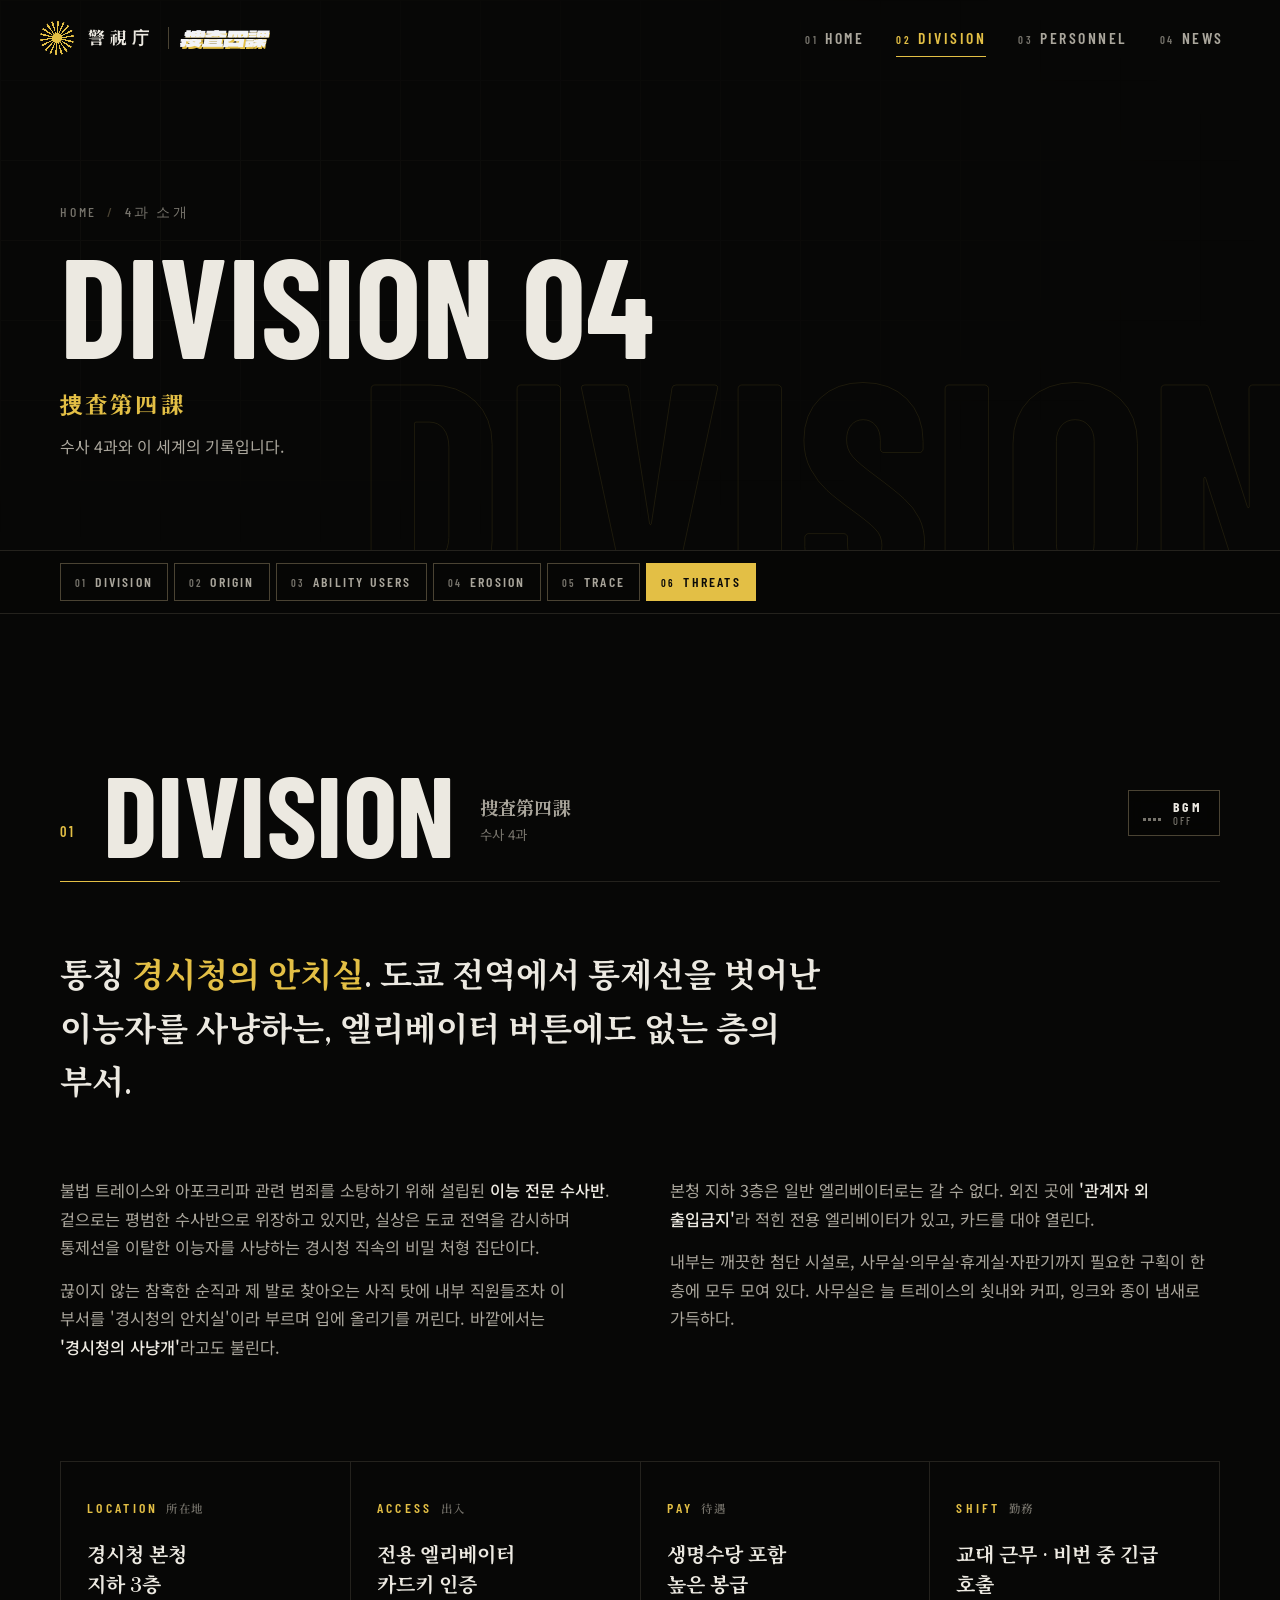
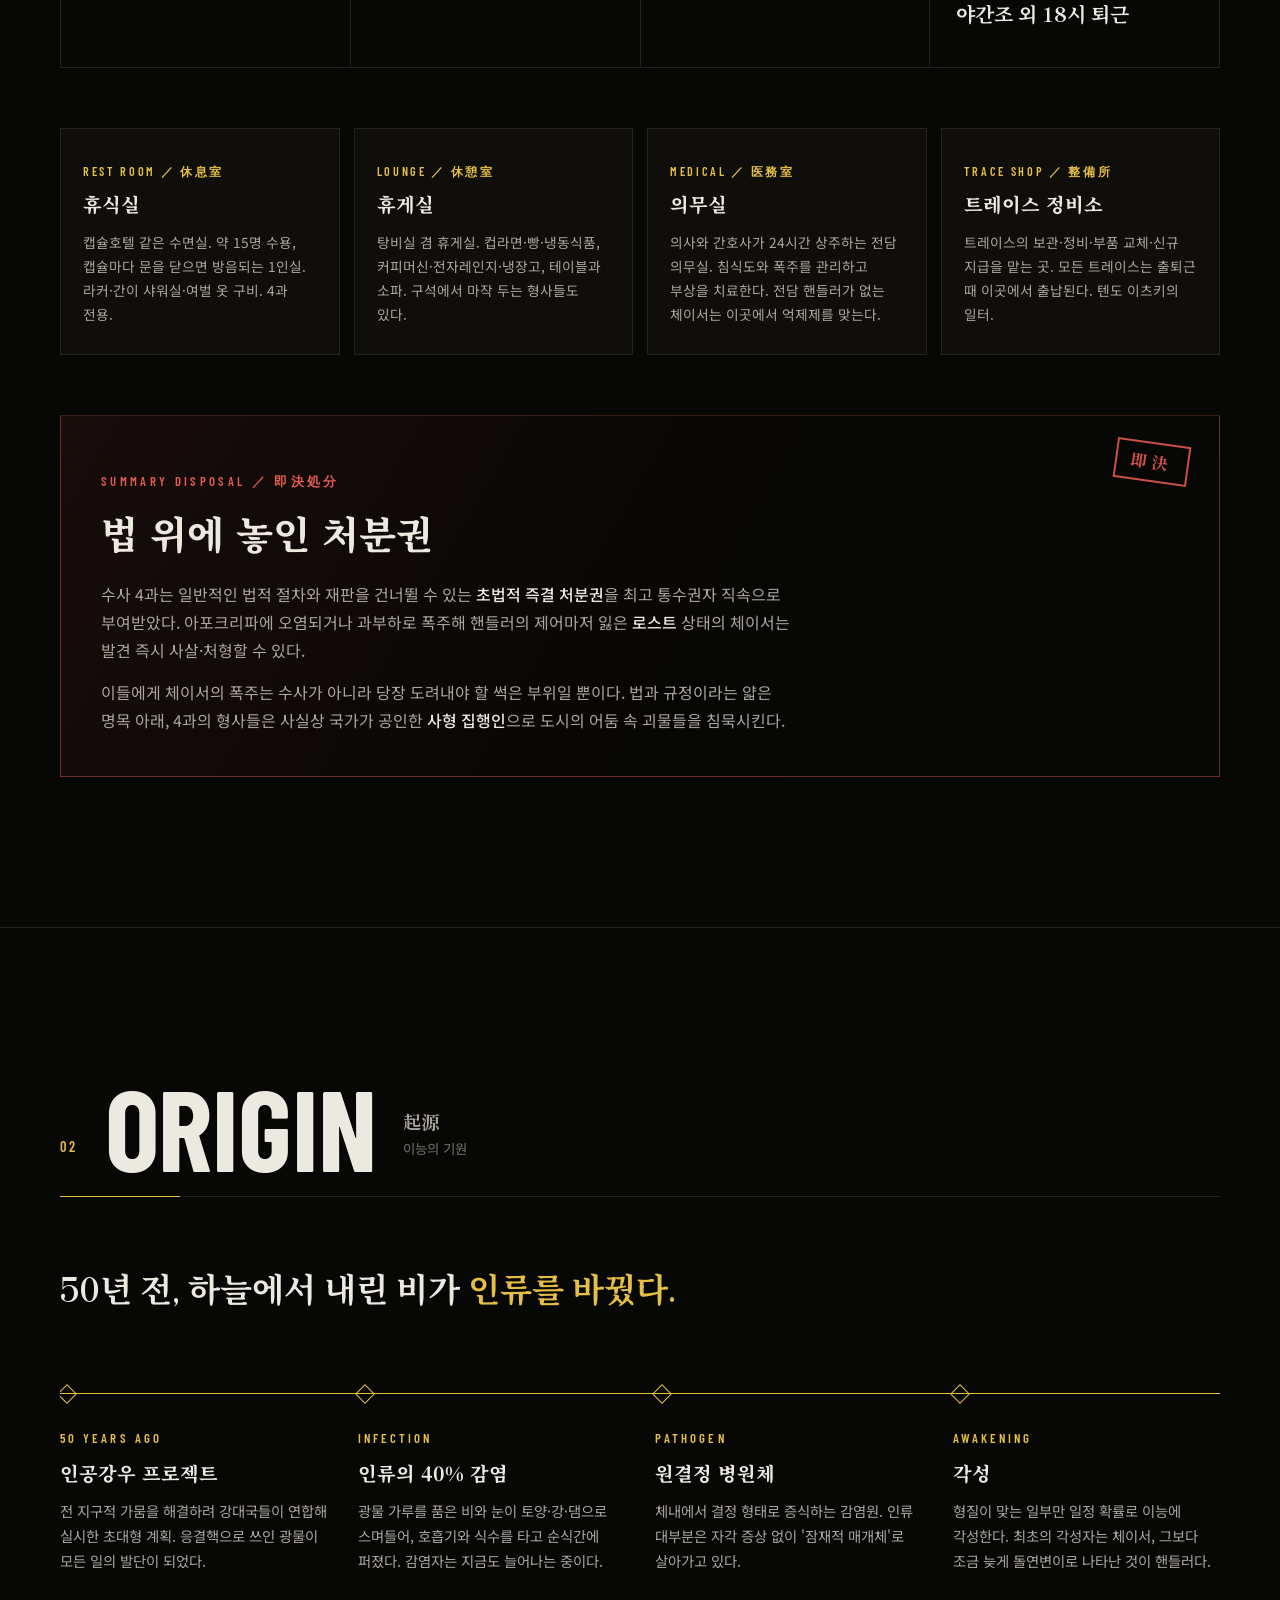
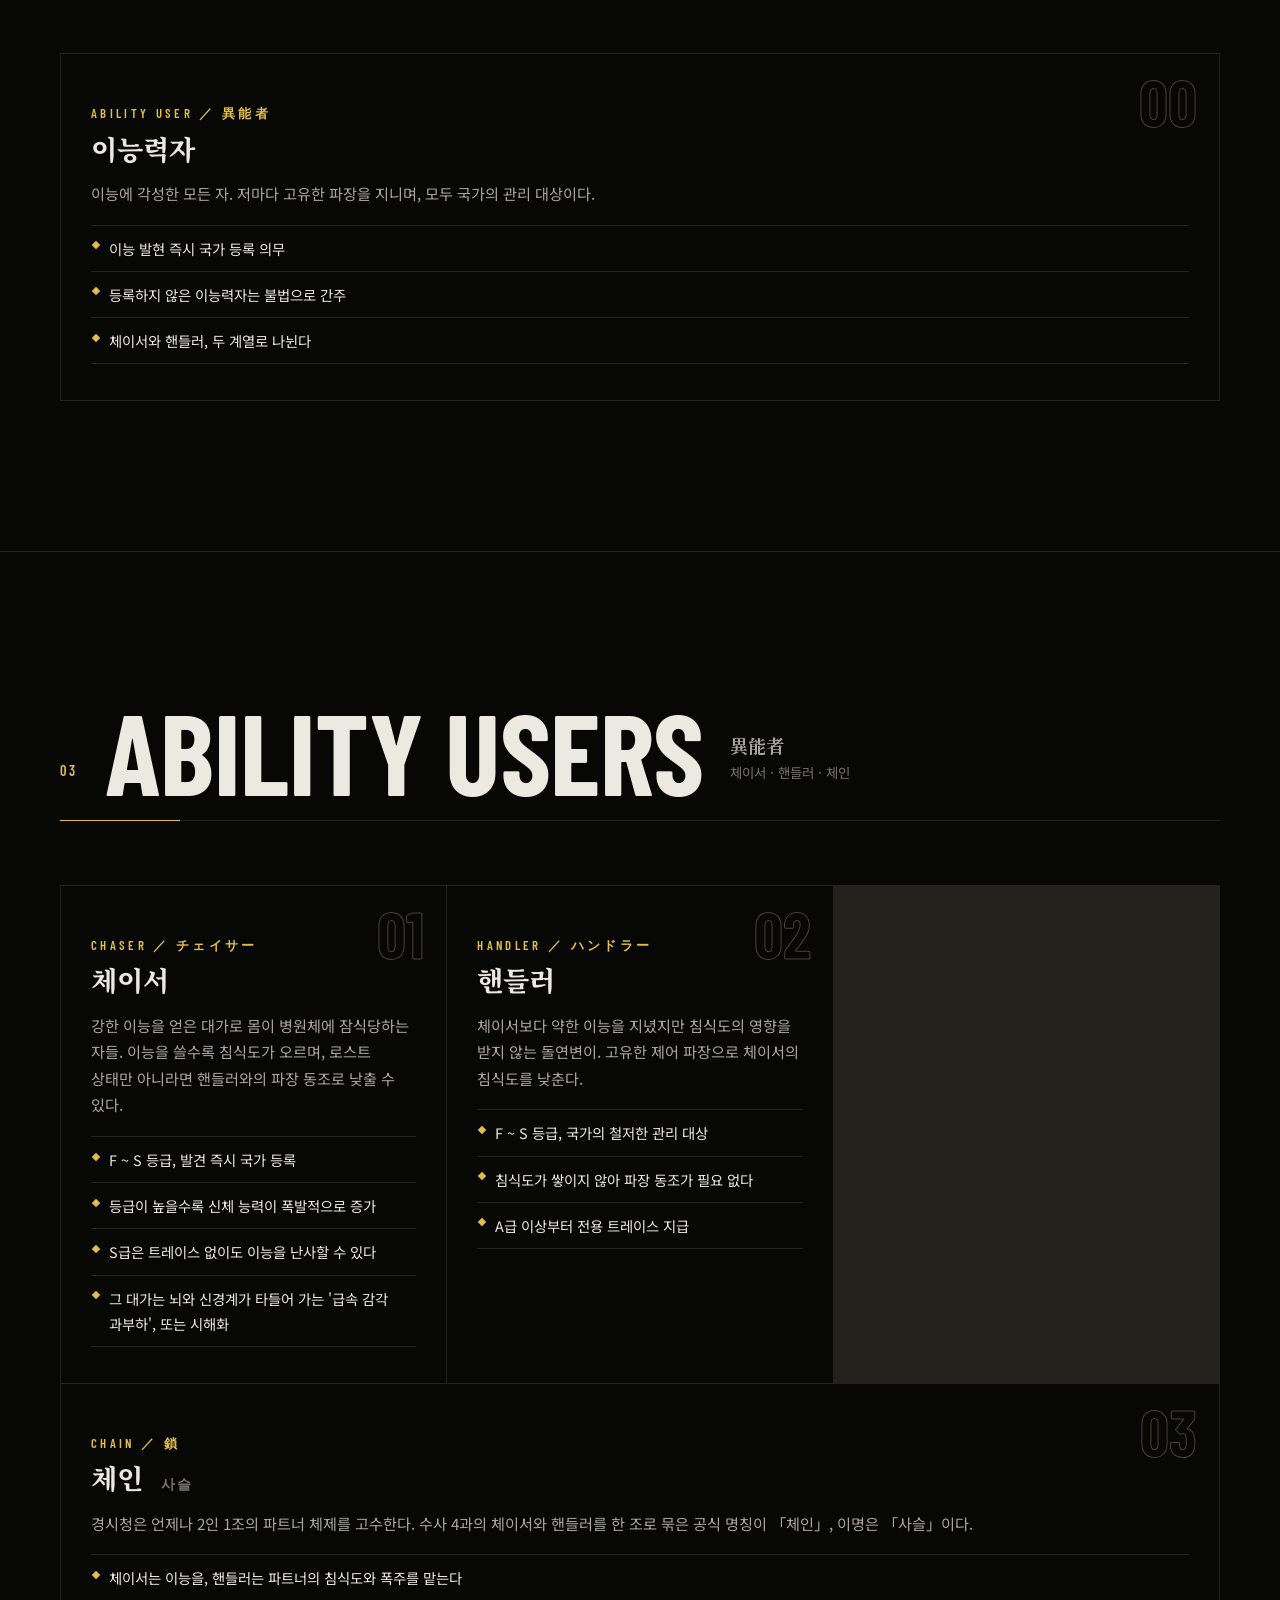
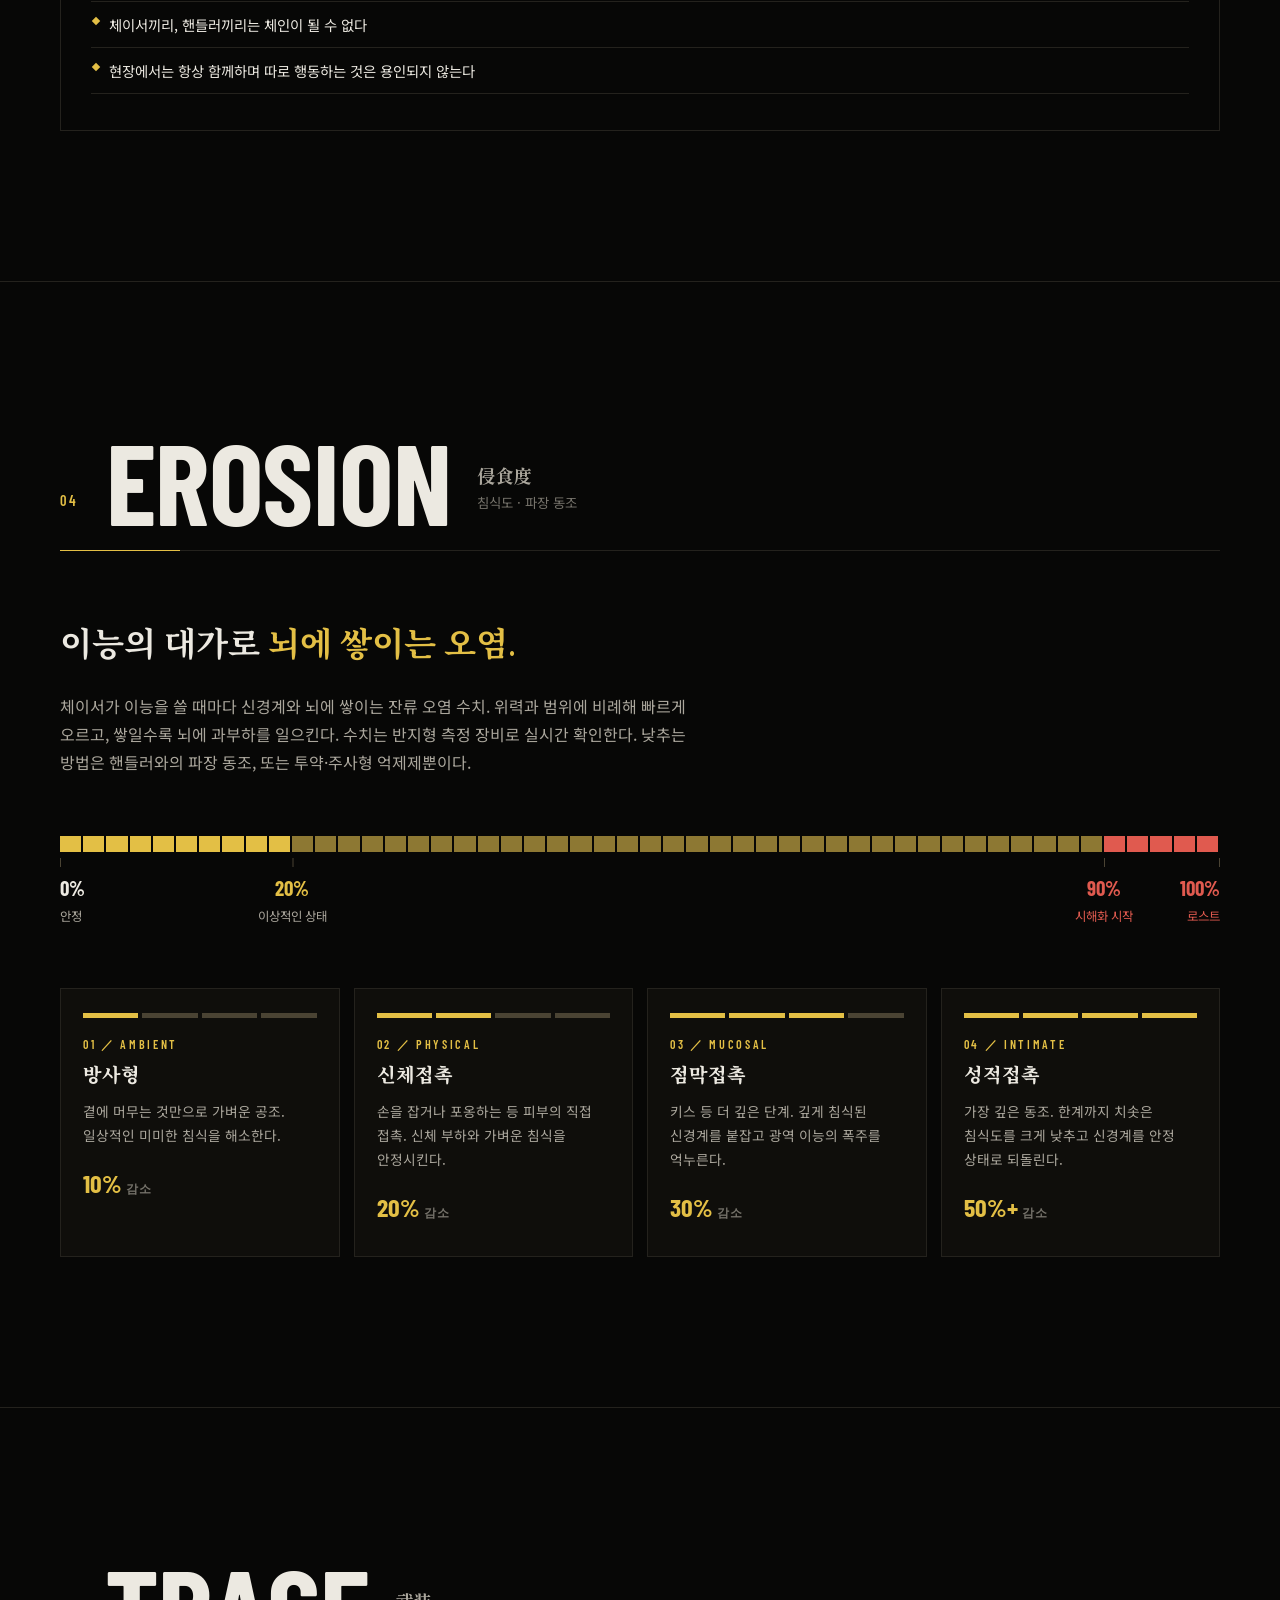
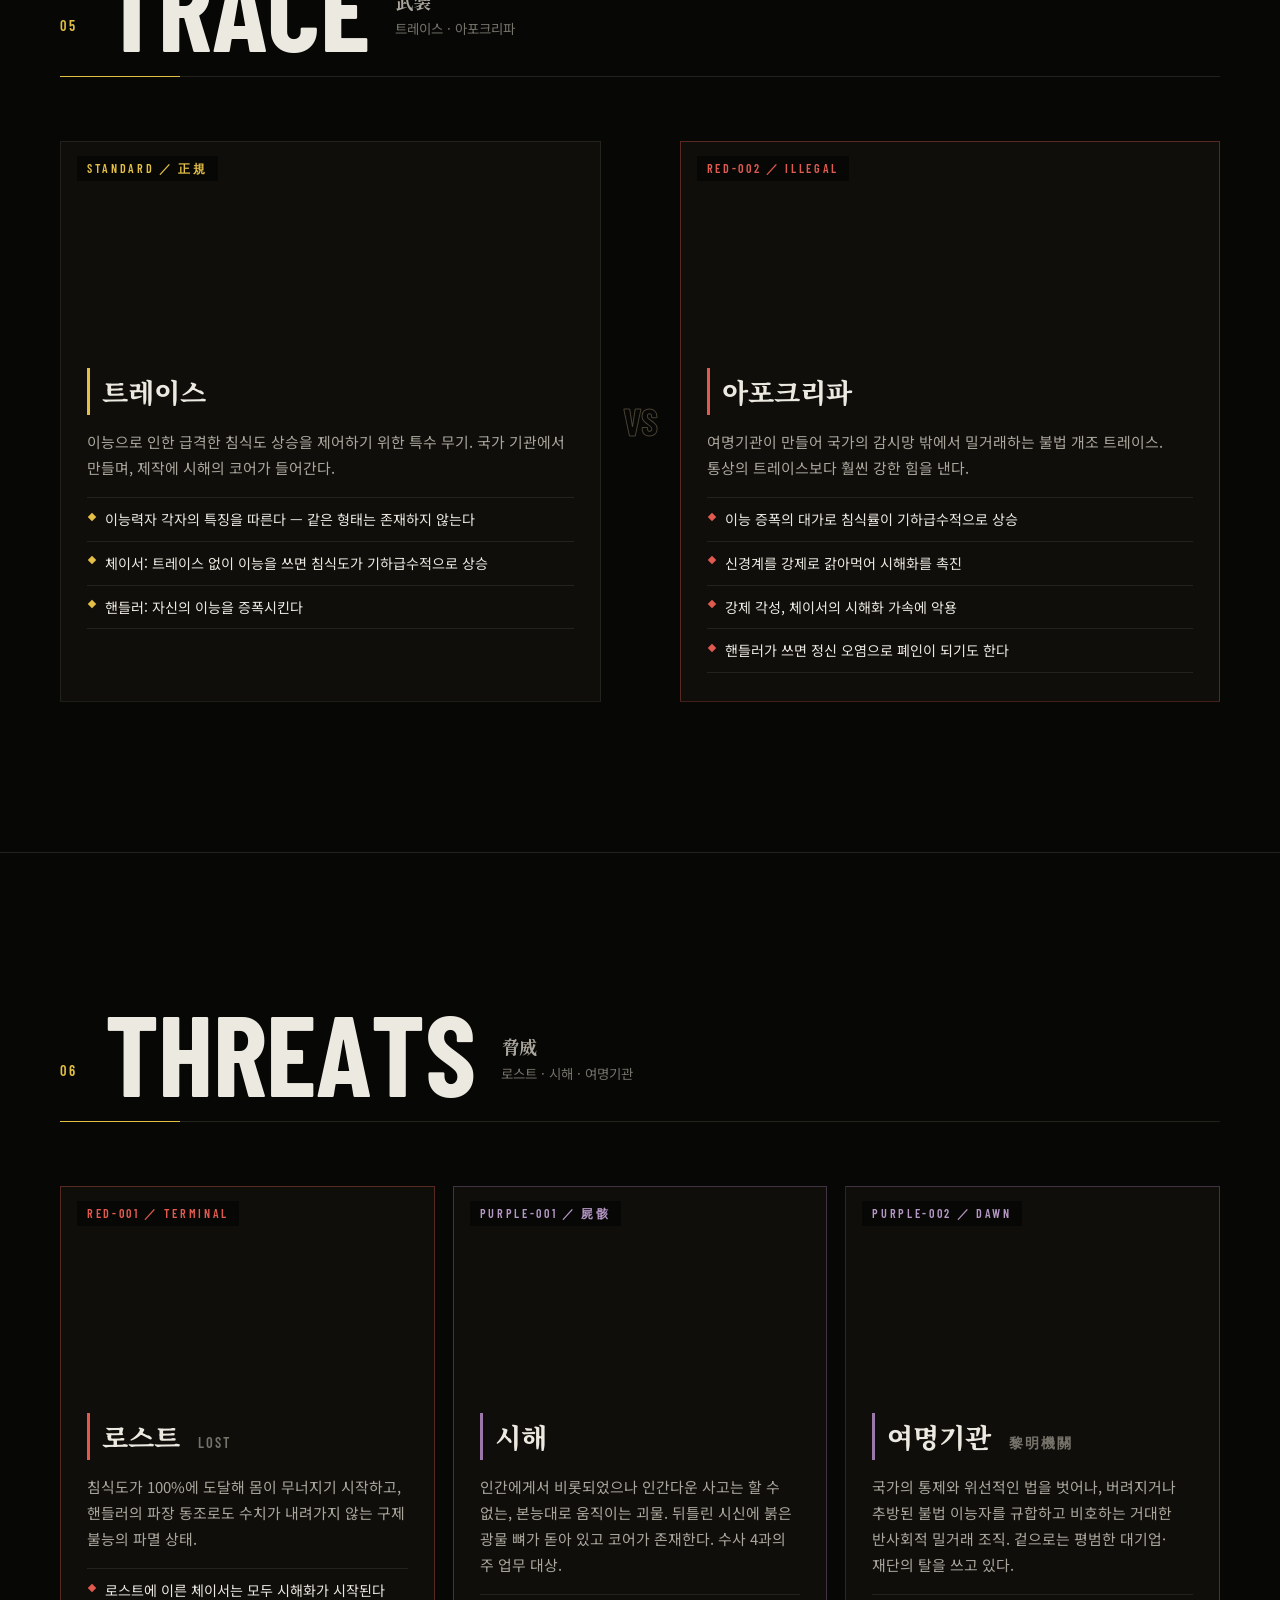
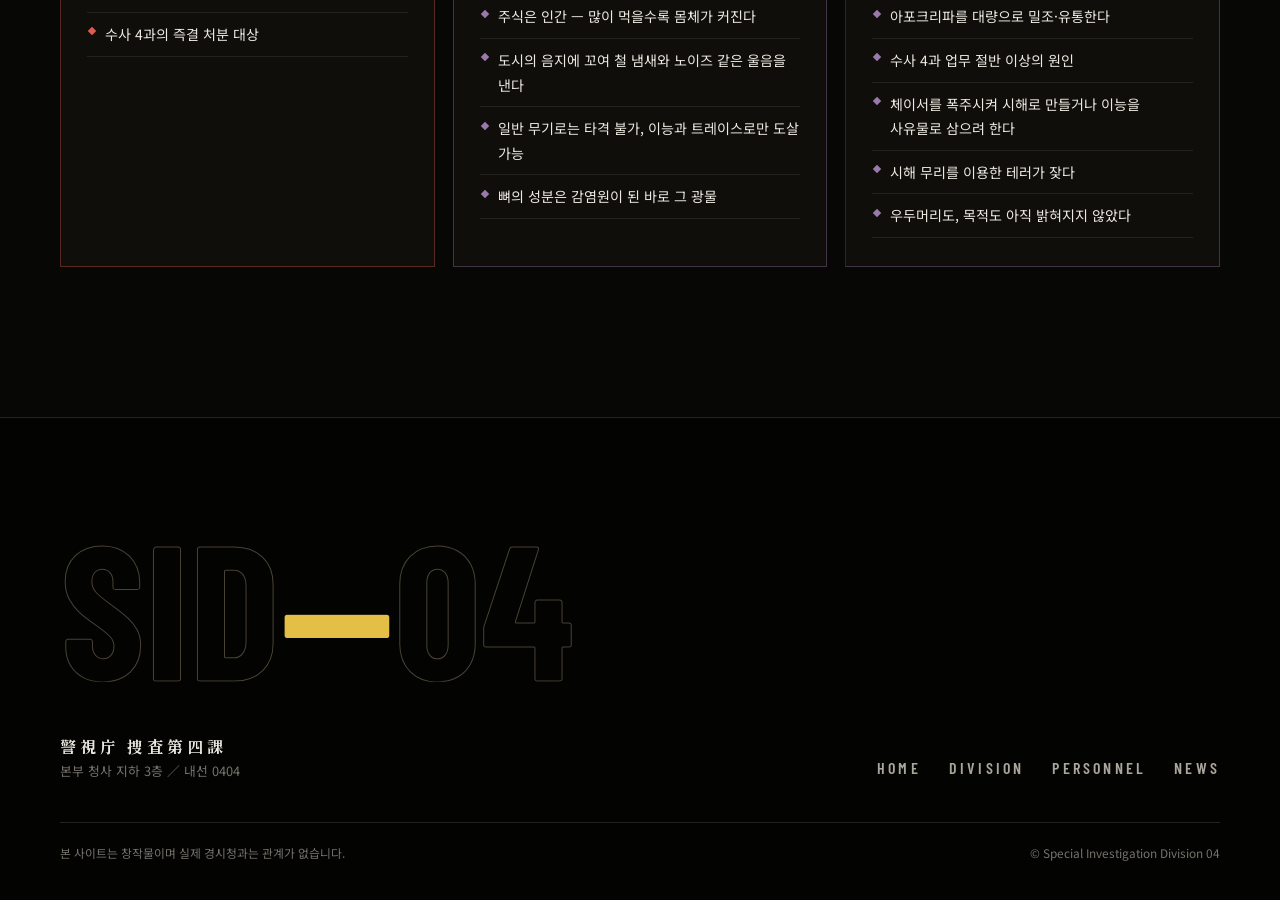
==== commit cad7be85: "Add files via upload" ====
--- a/about.html
+++ b/about.html
@@ -7,7 +7,8 @@
 <link rel="preconnect" href="https://fonts.googleapis.com">
 <link rel="preconnect" href="https://fonts.gstatic.com" crossorigin>
 <link href="https://fonts.googleapis.com/css2?family=Barlow+Condensed:wght@500;600;700&family=Dela+Gothic+One&family=Shippori+Mincho:wght@700;800&family=Noto+Serif+KR:wght@700;900&family=Noto+Sans+KR:wght@400;500;700&family=Noto+Sans+JP:wght@400;500;700&display=swap" rel="stylesheet">
-<link rel="stylesheet" href="style.css">
+<link rel="stylesheet" href="style.css?v=20261026b">
+<link rel="stylesheet" href="faces.css?v=20261026b">
 </head>
 <body>
 <div class="curtain" aria-hidden="true"><i></i><i></i><i></i><i></i><i></i><b></b></div>
@@ -30,22 +31,106 @@
       <div class="crumb"><a href="index.html">HOME</a><i>/</i>4과 소개</div>
       <h1 class="split">DIVISION 04</h1>
       <p class="ja">捜査第四課</p>
-      <p class="desc">경시청 형사부 수사 제4과의 개요입니다.</p>
+      <p class="desc">수사 4과와 이 세계의 기록입니다.</p>
     </div>
   </section>
-  <section class="block">
+  <nav class="subnav" aria-label="소개 목차"><div class="wrap"><a href="#division"><i>01</i>DIVISION</a><a href="#origin"><i>02</i>ORIGIN</a><a href="#users"><i>03</i>ABILITY USERS</a><a href="#erosion"><i>04</i>EROSION</a><a href="#trace"><i>05</i>TRACE</a><a href="#threat"><i>06</i>THREATS</a></div></nav>
+  <section class="block wsec" id="division">
     <div class="wrap">
-      <p class="lead-big" data-r>일반 수사로는 대응할 수 없는 사건을 전담하는, <em>엘리베이터 버튼에도 없는 층</em>의 부서.</p>
+      <div class="shead"><span class="no">01</span><h2 class="split">DIVISION</h2><p class="ko"><b>捜査第四課</b>수사 4과</p></div>
+      <p class="wlead" data-r>통칭 <em>경시청의 안치실</em>. 도쿄 전역에서 통제선을 벗어난 이능자를 사냥하는, 엘리베이터 버튼에도 없는 층의 부서.</p>
       <div class="cols">
-        <p data-r style="--d:.1s">경시청 형사부 수사 제4과는 일반 수사로 대응할 수 없는 사건을 전담합니다. 사무실은 본청 지하 3층, 엘리베이터 버튼에도 표시되지 않는 층에 있습니다.</p>
-        <p data-r style="--d:.2s">이곳에 배속된 형사들은 서류상으로는 다른 부서 소속입니다. 이들이 처리한 사건 역시 대부분 '미해결'로 분류되어 보관됩니다.</p>
+        <div data-r style="--d:.1s"><p class="wtext">불법 트레이스와 아포크리파 관련 범죄를 소탕하기 위해 설립된 <strong>이능 전문 수사반</strong>. 겉으로는 평범한 수사반으로 위장하고 있지만, 실상은 도쿄 전역을 감시하며 통제선을 이탈한 이능자를 사냥하는 경시청 직속의 비밀 처형 집단이다.</p>
+        <p class="wtext">끊이지 않는 참혹한 순직과 제 발로 찾아오는 사직 탓에 내부 직원들조차 이 부서를 '경시청의 안치실'이라 부르며 입에 올리기를 꺼린다. 바깥에서는 <strong>'경시청의 사냥개'</strong>라고도 불린다.</p></div>
+        <div data-r style="--d:.2s"><p class="wtext">본청 지하 3층은 일반 엘리베이터로는 갈 수 없다. 외진 곳에 <strong>'관계자 외 출입금지'</strong>라 적힌 전용 엘리베이터가 있고, 카드를 대야 열린다.</p>
+        <p class="wtext">내부는 깨끗한 첨단 시설로, 사무실·의무실·휴게실·자판기까지 필요한 구획이 한 층에 모두 모여 있다. 사무실은 늘 트레이스의 쇳내와 커피, 잉크와 종이 냄새로 가득하다.</p></div>
       </div>
       <dl class="tiles">
-        <div><dt>LOCATION<small>所在地</small></dt><dd>경시청 본부 청사<br>지하 3층</dd></div>
-        <div><dt>JURISDICTION<small>管轄</small></dt><dd>위험 개체 · 변이 개체<br>비인가 조직</dd></div>
-        <div><dt>CLASS<small>分類</small></dt><dd>極秘<br>내부 열람 한정</dd></div>
-        <div><dt>STATUS<small>現況</small></dt><dd class="on">활동 중</dd></div>
+        <div><dt>LOCATION<small>所在地</small></dt><dd>경시청 본청<br>지하 3층</dd></div>
+        <div><dt>ACCESS<small>出入</small></dt><dd>전용 엘리베이터<br>카드키 인증</dd></div>
+        <div><dt>PAY<small>待遇</small></dt><dd>생명수당 포함<br>높은 봉급</dd></div>
+        <div><dt>SHIFT<small>勤務</small></dt><dd>교대 근무 · 비번 중 긴급 호출<br>야간조 외 18시 퇴근</dd></div>
       </dl>
+      <div class="fac" data-stagger>
+        <div><small>REST ROOM ／ 休息室</small><h4>휴식실</h4><p>캡슐호텔 같은 수면실. 약 15명 수용, 캡슐마다 문을 닫으면 방음되는 1인실. 라커·간이 샤워실·여벌 옷 구비. 4과 전용.</p></div>
+        <div><small>LOUNGE ／ 休憩室</small><h4>휴게실</h4><p>탕비실 겸 휴게실. 컵라면·빵·냉동식품, 커피머신·전자레인지·냉장고, 테이블과 소파. 구석에서 마작 두는 형사들도 있다.</p></div>
+        <div><small>MEDICAL ／ 医務室</small><h4>의무실</h4><p>의사와 간호사가 24시간 상주하는 전담 의무실. 침식도와 폭주를 관리하고 부상을 치료한다. 전담 핸들러가 없는 체이서는 이곳에서 억제제를 맞는다.</p></div>
+        <div><small>TRACE SHOP ／ 整備所</small><h4>트레이스 정비소</h4><p>트레이스의 보관·정비·부품 교체·신규 지급을 맡는 곳. 모든 트레이스는 출퇴근 때 이곳에서 출납된다. 텐도 이츠키의 일터.</p></div>
+      </div>
+      <div class="verdict" data-r>
+        <span class="stamp" aria-hidden="true">即決</span>
+        <p class="en">SUMMARY DISPOSAL ／ 即決処分</p>
+        <h3>법 위에 놓인 처분권</h3>
+        <p>수사 4과는 일반적인 법적 절차와 재판을 건너뛸 수 있는 <strong>초법적 즉결 처분권</strong>을 최고 통수권자 직속으로 부여받았다. 아포크리파에 오염되거나 과부하로 폭주해 핸들러의 제어마저 잃은 <strong>로스트</strong> 상태의 체이서는 발견 즉시 사살·처형할 수 있다.</p>
+        <p>이들에게 체이서의 폭주는 수사가 아니라 당장 도려내야 할 썩은 부위일 뿐이다. 법과 규정이라는 얇은 명목 아래, 4과의 형사들은 사실상 국가가 공인한 <strong>사형 집행인</strong>으로 도시의 어둠 속 괴물들을 침묵시킨다.</p>
+      </div>
+    </div>
+  </section>
+  <section class="block wsec" id="origin">
+    <div class="wrap">
+      <div class="shead"><span class="no">02</span><h2 class="split">ORIGIN</h2><p class="ko"><b>起源</b>이능의 기원</p></div>
+      <p class="wlead" data-r>50년 전, 하늘에서 내린 비가 <em>인류를 바꿨다.</em></p>
+      <ol class="tline" data-r style="margin-top:70px">
+        <li><small>50 YEARS AGO</small><h4>인공강우 프로젝트</h4><p>전 지구적 가뭄을 해결하려 강대국들이 연합해 실시한 초대형 계획. 응결핵으로 쓰인 광물이 모든 일의 발단이 되었다.</p></li>
+        <li><small>INFECTION</small><h4>인류의 40% 감염</h4><p>광물 가루를 품은 비와 눈이 토양·강·댐으로 스며들어, 호흡기와 식수를 타고 순식간에 퍼졌다. 감염자는 지금도 늘어나는 중이다.</p></li>
+        <li><small>PATHOGEN</small><h4>원결정 병원체</h4><p>체내에서 결정 형태로 증식하는 감염원. 인류 대부분은 자각 증상 없이 '잠재적 매개체'로 살아가고 있다.</p></li>
+        <li><small>AWAKENING</small><h4>각성</h4><p>형질이 맞는 일부만 일정 확률로 이능에 각성한다. 최초의 각성자는 체이서, 그보다 조금 늦게 돌연변이로 나타난 것이 핸들러다.</p></li>
+      </ol>
+      <div class="defs" data-stagger style="margin-top:80px">
+        <div class="def wide"><span class="num">00</span><p class="en">ABILITY USER ／ 異能者</p><h3>이능력자</h3><p>이능에 각성한 모든 자. 저마다 고유한 파장을 지니며, 모두 국가의 관리 대상이다.</p><ul><li>이능 발현 즉시 국가 등록 의무</li><li>등록하지 않은 이능력자는 불법으로 간주</li><li>체이서와 핸들러, 두 계열로 나뉜다</li></ul></div>
+      </div>
+    </div>
+  </section>
+  <section class="block wsec" id="users">
+    <div class="wrap">
+      <div class="shead"><span class="no">03</span><h2 class="split">ABILITY USERS</h2><p class="ko"><b>異能者</b>체이서 · 핸들러 · 체인</p></div>
+      <div class="defs" data-stagger>
+        <div class="def"><span class="num">01</span><p class="en">CHASER ／ チェイサー</p><h3>체이서</h3><p>강한 이능을 얻은 대가로 몸이 병원체에 잠식당하는 자들. 이능을 쓸수록 침식도가 오르며, 로스트 상태만 아니라면 핸들러와의 파장 동조로 낮출 수 있다.</p><ul><li>F ~ S 등급, 발견 즉시 국가 등록</li><li>등급이 높을수록 신체 능력이 폭발적으로 증가</li><li>S급은 트레이스 없이도 이능을 난사할 수 있다</li><li>그 대가는 뇌와 신경계가 타들어 가는 '급속 감각 과부하', 또는 시해화</li></ul></div>
+        <div class="def"><span class="num">02</span><p class="en">HANDLER ／ ハンドラー</p><h3>핸들러</h3><p>체이서보다 약한 이능을 지녔지만 침식도의 영향을 받지 않는 돌연변이. 고유한 제어 파장으로 체이서의 침식도를 낮춘다.</p><ul><li>F ~ S 등급, 국가의 철저한 관리 대상</li><li>침식도가 쌓이지 않아 파장 동조가 필요 없다</li><li>A급 이상부터 전용 트레이스 지급</li></ul></div>
+        <div class="def wide"><span class="num">03</span><p class="en">CHAIN ／ 鎖</p><h3>체인 <small>사슬</small></h3><p>경시청은 언제나 2인 1조의 파트너 체제를 고수한다. 수사 4과의 체이서와 핸들러를 한 조로 묶은 공식 명칭이 「체인」, 이명은 「사슬」이다.</p><ul><li>체이서는 이능을, 핸들러는 파트너의 침식도와 폭주를 맡는다</li><li>체이서끼리, 핸들러끼리는 체인이 될 수 없다</li><li>현장에서는 항상 함께하며 따로 행동하는 것은 용인되지 않는다</li></ul></div>
+      </div>
+    </div>
+  </section>
+  <section class="block wsec" id="erosion">
+    <div class="wrap">
+      <div class="shead"><span class="no">04</span><h2 class="split">EROSION</h2><p class="ko"><b>侵食度</b>침식도 · 파장 동조</p></div>
+      <p class="wlead" data-r>이능의 대가로 <em>뇌에 쌓이는 오염.</em></p>
+      <p class="wtext" data-r style="margin-top:24px">체이서가 이능을 쓸 때마다 신경계와 뇌에 쌓이는 잔류 오염 수치. 위력과 범위에 비례해 빠르게 오르고, 쌓일수록 뇌에 과부하를 일으킨다. 수치는 반지형 측정 장비로 실시간 확인한다. 낮추는 방법은 핸들러와의 파장 동조, 또는 투약·주사형 억제제뿐이다.</p>
+      <div class="meter" data-r style="margin-top:60px">
+        <div class="meter-bar"><i></i><b></b></div>
+        <div class="meter-marks">
+          <span style="left:0"><b>0%</b>안정</span>
+          <span class="ok" style="left:20%"><b>20%</b>이상적인 상태</span>
+          <span class="bad" style="left:90%"><b>90%</b>시해화 시작</span>
+          <span class="bad" style="left:100%"><b>100%</b>로스트</span>
+        </div>
+      </div>
+      <ol class="sync" data-stagger>
+        <li><div class="lv"><i class="on"></i><i class=""></i><i class=""></i><i class=""></i></div><small>01 ／ AMBIENT</small><h4>방사형</h4><p>곁에 머무는 것만으로 가벼운 공조. 일상적인 미미한 침식을 해소한다.</p><em>10%<small>감소</small></em></li>
+        <li><div class="lv"><i class="on"></i><i class="on"></i><i class=""></i><i class=""></i></div><small>02 ／ PHYSICAL</small><h4>신체접촉</h4><p>손을 잡거나 포옹하는 등 피부의 직접 접촉. 신체 부하와 가벼운 침식을 안정시킨다.</p><em>20%<small>감소</small></em></li>
+        <li><div class="lv"><i class="on"></i><i class="on"></i><i class="on"></i><i class=""></i></div><small>03 ／ MUCOSAL</small><h4>점막접촉</h4><p>키스 등 더 깊은 단계. 깊게 침식된 신경계를 붙잡고 광역 이능의 폭주를 억누른다.</p><em>30%<small>감소</small></em></li>
+        <li><div class="lv"><i class="on"></i><i class="on"></i><i class="on"></i><i class="on"></i></div><small>04 ／ INTIMATE</small><h4>성적접촉</h4><p>가장 깊은 동조. 한계까지 치솟은 침식도를 크게 낮추고 신경계를 안정 상태로 되돌린다.</p><em>50%+<small>감소</small></em></li>
+      </ol>
+    </div>
+  </section>
+  <section class="block wsec" id="trace">
+    <div class="wrap">
+      <div class="shead"><span class="no">05</span><h2 class="split">TRACE</h2><p class="ko"><b>武装</b>트레이스 · 아포크리파</p></div>
+      <div class="vs">
+        <article class="icard gold" data-r><div class="pic" style="background-image:url(https://i.imgur.com/hTiQClF.png)"></div><span class="tag">STANDARD ／ 正規</span><div class="body"><h3>트레이스</h3><p>이능으로 인한 급격한 침식도 상승을 제어하기 위한 특수 무기. 국가 기관에서 만들며, 제작에 시해의 코어가 들어간다.</p><ul><li>이능력자 각자의 특징을 따른다 — 같은 형태는 존재하지 않는다</li><li>체이서: 트레이스 없이 이능을 쓰면 침식도가 기하급수적으로 상승</li><li>핸들러: 자신의 이능을 증폭시킨다</li></ul></div></article>
+        <b aria-hidden="true">VS</b>
+        <article class="icard red" data-r style="--d:.15s"><div class="pic" style="background-image:url(https://i.imgur.com/Z6LIwSI.png)"></div><span class="tag">RED-002 ／ ILLEGAL</span><div class="body"><h3>아포크리파</h3><p>여명기관이 만들어 국가의 감시망 밖에서 밀거래하는 불법 개조 트레이스. 통상의 트레이스보다 훨씬 강한 힘을 낸다.</p><ul><li>이능 증폭의 대가로 침식률이 기하급수적으로 상승</li><li>신경계를 강제로 갉아먹어 시해화를 촉진</li><li>강제 각성, 체이서의 시해화 가속에 악용</li><li>핸들러가 쓰면 정신 오염으로 폐인이 되기도 한다</li></ul></div></article>
+      </div>
+    </div>
+  </section>
+  <section class="block wsec" id="threat">
+    <div class="wrap">
+      <div class="shead"><span class="no">06</span><h2 class="split">THREATS</h2><p class="ko"><b>脅威</b>로스트 · 시해 · 여명기관</p></div>
+      <div class="igrid">
+        <article class="icard red" data-r><div class="pic" style="background-image:url(https://i.imgur.com/1E29mQ1.png)"></div><span class="tag">RED-001 ／ TERMINAL</span><div class="body"><h3>로스트 <small>LOST</small></h3><p>침식도가 100%에 도달해 몸이 무너지기 시작하고, 핸들러의 파장 동조로도 수치가 내려가지 않는 구제 불능의 파멸 상태.</p><ul><li>로스트에 이른 체이서는 모두 시해화가 시작된다</li><li>수사 4과의 즉결 처분 대상</li></ul></div></article>
+        <article class="icard purple" data-r style="--d:.12s"><div class="pic" style="background-image:url(https://i.imgur.com/Z6pr9WS.png)"></div><span class="tag">PURPLE-001 ／ 屍骸</span><div class="body"><h3>시해</h3><p>인간에게서 비롯되었으나 인간다운 사고는 할 수 없는, 본능대로 움직이는 괴물. 뒤틀린 시신에 붉은 광물 뼈가 돋아 있고 코어가 존재한다. 수사 4과의 주 업무 대상.</p><ul><li>주식은 인간 — 많이 먹을수록 몸체가 커진다</li><li>도시의 음지에 꼬여 철 냄새와 노이즈 같은 울음을 낸다</li><li>일반 무기로는 타격 불가, 이능과 트레이스로만 도살 가능</li><li>뼈의 성분은 감염원이 된 바로 그 광물</li></ul></div></article>
+        <article class="icard purple" data-r style="--d:.24s"><div class="pic" style="background-image:url(https://i.imgur.com/x28cMNs.png)"></div><span class="tag">PURPLE-002 ／ DAWN</span><div class="body"><h3>여명기관 <small>黎明機關</small></h3><p>국가의 통제와 위선적인 법을 벗어나, 버려지거나 추방된 불법 이능자를 규합하고 비호하는 거대한 반사회적 밀거래 조직. 겉으로는 평범한 대기업·재단의 탈을 쓰고 있다.</p><ul><li>아포크리파를 대량으로 밀조·유통한다</li><li>수사 4과 업무 절반 이상의 원인</li><li>체이서를 폭주시켜 시해로 만들거나 이능을 사유물로 삼으려 한다</li><li>시해 무리를 이용한 테러가 잦다</li><li>우두머리도, 목적도 아직 밝혀지지 않았다</li></ul></div></article>
+      </div>
     </div>
   </section>
 
@@ -62,6 +147,6 @@
   </div>
 </footer>
 
-<script src="script.js"></script>
+<script src="script.js?v=20261026b"></script>
 </body>
 </html>
--- a/style.css
+++ b/style.css
@@ -28,6 +28,7 @@
 :focus-visible{outline:2px solid var(--yellow);outline-offset:3px}
 .wrap{max-width:1240px;margin:0 auto;padding:0 40px}
 main{position:relative;z-index:1}
+.sr-only{position:absolute;width:1px;height:1px;overflow:hidden;clip:rect(0 0 0 0);white-space:nowrap}
 .emblem{flex:0 0 34px;width:34px;height:34px;border-radius:50%;
   background:radial-gradient(circle,var(--yellow) 0 20%,transparent 22%),repeating-conic-gradient(var(--yellow) 0 7deg,transparent 7deg 20deg)}
 
@@ -88,8 +89,9 @@
 .split.in .ch{transform:none}
 [data-stagger] > *{opacity:0;translate:0 50px;transition:opacity .9s var(--ease),translate 1.1s var(--ease)}
 [data-stagger].in > *{opacity:1;translate:0 0}
-[data-stagger].in > *:nth-child(2){transition-delay:.1s}[data-stagger].in > *:nth-child(3){transition-delay:.2s}
-[data-stagger].in > *:nth-child(4){transition-delay:.3s}[data-stagger].in > *:nth-child(5){transition-delay:.4s}
+[data-stagger].in > *:nth-child(2){transition-delay:.08s}[data-stagger].in > *:nth-child(3){transition-delay:.16s}
+[data-stagger].in > *:nth-child(4){transition-delay:.24s}[data-stagger].in > *:nth-child(5){transition-delay:.32s}
+[data-stagger].in > *:nth-child(6){transition-delay:.4s}
 
 /* ════════ 버튼 ════════ */
 .btn{position:relative;display:inline-flex;align-items:center;gap:12px;padding:15px 30px;font-family:var(--cond);font-weight:600;font-size:1rem;letter-spacing:.2em;color:var(--text);border:1px solid var(--line-2);overflow:hidden;isolation:isolate;transition:color .4s,border-color .4s}
@@ -108,7 +110,6 @@
 .shead.in::after{transform:scaleX(1)}
 .shead .no{font-family:var(--cond);font-weight:600;font-size:.9rem;letter-spacing:.24em;color:var(--yellow);padding-bottom:16px}
 .shead h2{font-family:var(--cond);font-weight:700;font-size:clamp(3.6rem,9vw,8.4rem);line-height:.84;letter-spacing:-.005em}
-.shead h2 .o{color:transparent;-webkit-text-stroke:1px var(--line-2)}
 .shead .ko{padding-bottom:14px;font-size:.84rem;color:var(--muted)}
 .shead .ko b{display:block;font-family:var(--serif);font-size:1.15rem;font-weight:700;color:var(--sub)}
 .shead .more{margin-left:auto;padding-bottom:14px}
@@ -174,8 +175,8 @@
 .sel > *{position:relative;flex:1;min-width:0;overflow:hidden;transform:skewX(-8deg);border:1px solid var(--line);background:var(--bg-2);transition:flex .9s var(--ease),border-color .5s}
 .sel > .on,.sel > *:hover,.sel > *:focus-visible{flex:3.2;border-color:var(--yellow)}
 .sel:hover > .on:not(:hover){flex:1;border-color:var(--line)}
-.sel .img{position:absolute;top:0;bottom:0;left:-45%;right:-45%;transform:skewX(8deg);background:center 12%/cover no-repeat;filter:grayscale(1) brightness(.45);transition:filter .7s,scale 1.4s var(--ease)}
-.sel > .on .img,.sel > *:hover .img{filter:none;scale:1.04}
+.sel .img{position:absolute;top:0;bottom:0;left:-14%;right:-14%;transform:skewX(8deg);background:center 15%/cover no-repeat;filter:grayscale(1) brightness(.45);transition:filter .7s,scale 1.4s var(--ease)}
+.sel > .on .img,.sel > *:hover .img{filter:none;scale:1.02}
 .sel:hover > .on:not(:hover) .img{filter:grayscale(1) brightness(.45);scale:1}
 .sel .fade{position:absolute;inset:0;background:linear-gradient(0deg,rgba(5,5,4,.95),transparent 55%)}
 .sel .vt{position:absolute;top:70px;left:50%;writing-mode:vertical-rl;transform:translateX(-50%) skewX(8deg);font-family:var(--cond);font-weight:600;font-size:.86rem;letter-spacing:.4em;color:var(--sub);white-space:nowrap;transition:opacity .4s}
@@ -191,7 +192,6 @@
 .sel:hover > .on:not(:hover) .nm,.sel:hover > .on:not(:hover) .rm,.sel:hover > .on:not(:hover) .go{opacity:0}
 .sel .lock{position:absolute;top:22px;right:12%;transform:skewX(8deg);padding:2px 10px;background:var(--alert);color:#fff;font-family:var(--cond);font-weight:600;font-size:.74rem;letter-spacing:.2em}
 .sel .pend{position:absolute;top:22px;right:12%;transform:skewX(8deg);padding:2px 10px;border:1px solid var(--line-2);color:var(--muted);font-family:var(--cond);font-weight:600;font-size:.74rem;letter-spacing:.2em;background:rgba(5,5,4,.7)}
-.sel.locked-img .img{filter:grayscale(1) brightness(.3) blur(3px)}
 .sel > .sealed .img{filter:grayscale(1) brightness(.3) blur(2px)!important}
 .sel[data-stagger] > *{translate:0 80px}
 .sel-hint{margin-top:26px;text-align:center;font-family:var(--cond);font-size:.8rem;letter-spacing:.3em;color:var(--muted)}
@@ -277,7 +277,6 @@
   .hero .lead{margin-top:36px}
   .sel{flex-direction:column;height:auto;padding:0}
   .sel > *{transform:none;height:150px;flex:none!important}
-  .sel > .on,.sel > *:hover{height:150px}
   .sel .img{left:0;right:0;transform:none;background-position:center 18%}
   .sel > * .img{filter:grayscale(.3) brightness(.65)!important}
   .sel .vt{display:none}
@@ -535,3 +534,222 @@
   .st-data{min-width:0;flex:1}
 }
 @media (max-width:900px){.stage{overflow-x:clip}.st-bg{inset:0}}
+
+/* ── 인물 선택: 덜 확대되게 ── */
+.sel .img{left:-14%;right:-14%;background-position:center 15%}
+.sel > .on .img,.sel > *:hover .img{scale:1.02}
+.sel > .unknown .img{background:
+  radial-gradient(circle at 50% 30%,#1c1a16 0 12%,transparent 12.5%),
+  radial-gradient(ellipse at 50% 78%,#1c1a16 0 30%,transparent 30.5%),
+  repeating-linear-gradient(45deg,#0d0c0a 0 10px,#0a0908 10px 20px)!important;filter:none!important}
+.sel > .unknown .nm{letter-spacing:.3em}
+@media (max-width:820px){.sel .img{left:0;right:0}}
+
+/* ── 캐릭터 페이지: 읽는 글과 하단 신분증이 겹치지 않게 ── */
+.st-panel{bottom:290px}
+.st-view{bottom:270px}
+.stage.reading .st-card{opacity:.35;transition:opacity .4s}
+.stage.reading .st-card:hover{opacity:1}
+.ero.wave-ok b{font-size:2.5rem;letter-spacing:.04em}
+.ebar.full i{animation-name:stFull}
+@keyframes stFull{to{clip-path:inset(0)}}
+@media (max-width:900px){.st-panel,.st-view{bottom:auto}.stage.reading .st-card{opacity:1}}
+
+/* ════════ BGM 플레이어 ════════ */
+.bgm{position:fixed;z-index:60;right:60px;bottom:64px;display:flex;align-items:center;gap:0;height:46px;border:1px solid var(--line-2);background:rgba(5,5,4,.82);
+  -webkit-backdrop-filter:blur(10px);backdrop-filter:blur(10px);animation:fadeUp .8s 2s var(--ease) both;transition:border-color .4s}
+.bgm.playing{border-color:var(--yellow)}
+.bgm-btn{display:flex;align-items:center;gap:12px;height:100%;padding:0 16px 0 14px;background:none;border:0;color:var(--text);cursor:pointer;font:inherit}
+.bgm-btn .eq{display:flex;align-items:flex-end;gap:2px;width:18px;height:16px}
+.bgm-btn .eq i{flex:1;height:20%;background:var(--muted);transition:background .3s}
+.bgm.playing .eq i{background:var(--yellow);animation:eq .9s ease-in-out infinite alternate}
+.bgm.playing .eq i:nth-child(2){animation-delay:-.3s;animation-duration:.7s}
+.bgm.playing .eq i:nth-child(3){animation-delay:-.6s;animation-duration:1.1s}
+.bgm.playing .eq i:nth-child(4){animation-delay:-.15s;animation-duration:.8s}
+@keyframes eq{from{height:15%}to{height:100%}}
+.bgm-txt{display:flex;flex-direction:column;align-items:flex-start;line-height:1.15;text-align:left}
+.bgm-txt b{font-family:var(--cond);font-weight:700;font-size:.86rem;letter-spacing:.24em}
+.bgm-txt small{font-family:var(--cond);font-weight:500;font-size:.66rem;letter-spacing:.2em;color:var(--muted)}
+.bgm.playing .bgm-txt small{color:var(--yellow)}
+.bgm-more{display:flex;align-items:center;gap:12px;max-width:0;overflow:hidden;opacity:0;transition:max-width .6s var(--ease),opacity .4s,padding .6s var(--ease)}
+.bgm:hover .bgm-more,.bgm:focus-within .bgm-more,.bgm.open .bgm-more{max-width:320px;opacity:1;padding-right:16px}
+.bgm-title{width:150px;overflow:hidden;white-space:nowrap;font-size:.74rem;color:var(--sub);-webkit-mask-image:linear-gradient(90deg,#000 80%,transparent);mask-image:linear-gradient(90deg,#000 80%,transparent)}
+.bgm-title span{display:inline-block;padding-right:2em}
+.bgm.playing .bgm-title span{animation:bgmT 12s linear infinite}
+@keyframes bgmT{from{transform:translateX(0)}to{transform:translateX(-100%)}}
+.bgm-vol{-webkit-appearance:none;appearance:none;width:80px;height:2px;background:linear-gradient(90deg,var(--yellow) var(--v,50%),var(--line-2) var(--v,50%));cursor:pointer}
+.bgm-vol::-webkit-slider-thumb{-webkit-appearance:none;width:10px;height:10px;transform:rotate(45deg);background:var(--yellow);border:0}
+.bgm-vol::-moz-range-thumb{width:10px;height:10px;border:0;border-radius:0;background:var(--yellow)}
+.bgm-frame{position:fixed;left:-9999px;top:0;width:200px;height:200px;opacity:0;pointer-events:none}
+.bgm-hint{position:absolute;right:0;bottom:calc(100% + 8px);padding:4px 10px;white-space:nowrap;font-size:.72rem;color:#0a0a09;background:var(--yellow);opacity:0;translate:0 6px;transition:opacity .4s,translate .4s;pointer-events:none}
+.bgm.hint .bgm-hint{opacity:1;translate:0 0}
+/* 캐릭터 페이지에서는 위쪽 가운데 */
+.stage-page .bgm{left:50%;right:auto;top:18px;bottom:auto;translate:-50% 0;height:40px}
+@media (max-width:820px){
+  .bgm{right:14px;bottom:14px}
+  .bgm-more{display:none}
+}
+@media (max-width:900px){
+  .stage-page .bgm{left:auto;right:14px;top:auto;bottom:14px;translate:none}
+}
+
+/* ── 캐릭터 기본 정보 표 ── */
+.st-panel.bare .prof{display:grid;grid-template-columns:repeat(2,minmax(0,1fr));gap:0 24px;max-width:34em;margin:6px 0 10px;border-top:1px solid var(--line-2)}
+.st-panel.bare .prof div{display:flex;gap:14px;padding:9px 0;border-bottom:1px solid var(--line)}
+.st-panel.bare .prof div:first-child{grid-column:1/-1}
+.st-panel.bare .prof dt{flex:0 0 2.6em;font-size:.76rem;color:var(--yellow);text-shadow:0 1px 2px #000}
+.st-panel.bare .prof dd{font-size:.88rem;color:var(--text);text-shadow:0 1px 2px #000,0 0 14px rgba(0,0,0,.9)}
+.st-panel.bare .modes + p{margin-top:16px}
+.st-data dd small{font-size:.8rem}
+@media (max-width:520px){.st-panel.bare .prof{grid-template-columns:1fr}}
+.ebar.off i{animation:none}
+.st-bday{align-self:flex-start;display:inline-flex;align-items:center;gap:12px;margin-top:18px;padding:6px 14px;border:1px solid var(--line-2);background:rgba(5,5,4,.55);animation:stFade .8s 1.25s both}
+.st-bday span{font-family:var(--cond);font-weight:600;font-size:.7rem;letter-spacing:.24em;color:var(--muted)}
+.st-bday b{font-family:var(--cond);font-weight:700;font-size:1.15rem;letter-spacing:.06em;color:var(--yellow)}
+.st-bday i{font-style:normal;font-size:.8rem;color:var(--sub)}
+
+/* ═════════════ 4과 소개 · 세계관 ═════════════ */
+.subnav{position:sticky;top:60px;z-index:20;border-bottom:1px solid var(--line);background:rgba(7,7,6,.88);-webkit-backdrop-filter:blur(10px);backdrop-filter:blur(10px)}
+.subnav .wrap{display:flex;gap:6px;overflow-x:auto;scrollbar-width:none;padding-top:12px;padding-bottom:12px}
+.subnav a{flex:0 0 auto;display:flex;align-items:baseline;gap:8px;padding:6px 14px;border:1px solid var(--line-2);font-family:var(--cond);font-weight:600;font-size:.86rem;letter-spacing:.16em;color:var(--sub);transition:color .3s,border-color .3s,background .3s}
+.subnav a i{font-style:normal;font-size:.66rem;color:var(--muted)}
+.subnav a:hover,.subnav a.on{color:#0a0a09;background:var(--yellow);border-color:var(--yellow)}
+.subnav a:hover i,.subnav a.on i{color:#0a0a09}
+.wsec{scroll-margin-top:130px}
+.wsec + .wsec{border-top:1px solid var(--line)}
+.wlead{font-family:var(--serif);font-weight:700;font-size:clamp(1.4rem,2.6vw,2.1rem);line-height:1.6;max-width:24em}
+.wlead em{font-style:normal;color:var(--yellow)}
+.wtext{color:var(--sub);font-size:1rem;max-width:40em}
+.wtext + .wtext{margin-top:14px}
+.wtext strong{color:var(--text);font-weight:500}
+
+/* 정의 카드 */
+.defs{display:grid;grid-template-columns:repeat(auto-fit,minmax(300px,1fr));gap:1px;background:var(--line);border:1px solid var(--line)}
+.def{position:relative;padding:34px 30px 36px;background:var(--bg);overflow:hidden;isolation:isolate}
+.def::before{content:"";position:absolute;inset:0;z-index:-1;background:radial-gradient(circle at 0 0,rgba(227,191,69,.1),transparent 60%);opacity:0;transition:opacity .6s}
+.def:hover::before{opacity:1}
+.def .en{font-family:var(--cond);font-weight:600;font-size:.8rem;letter-spacing:.26em;color:var(--yellow)}
+.def h3{margin-top:6px;font-family:var(--serif);font-weight:800;font-size:1.7rem;line-height:1.3}
+.def h3 small{margin-left:10px;font-family:var(--serif);font-size:.9rem;font-weight:700;color:var(--muted)}
+.def p{margin-top:14px;color:var(--sub);font-size:.95rem}
+.def ul{list-style:none;margin-top:18px;border-top:1px solid var(--line)}
+.def li{position:relative;padding:10px 0 10px 18px;border-bottom:1px solid var(--line);font-size:.9rem;color:var(--text)}
+.def li::before{content:"";position:absolute;left:2px;top:1.15em;width:6px;height:6px;transform:rotate(45deg);background:var(--yellow)}
+.def.wide{grid-column:1/-1}
+.def .num{position:absolute;right:22px;top:16px;font-family:var(--cond);font-weight:700;font-size:4rem;line-height:1;color:transparent;-webkit-text-stroke:1px var(--line-2);z-index:-1}
+.def.red .en{color:var(--alert)}.def.red li::before{background:var(--alert)}
+.def.purple .en{color:#b597c4}.def.purple li::before{background:#9a78aa}
+
+/* 연표 */
+.tline{position:relative;list-style:none;display:grid;grid-template-columns:repeat(4,minmax(0,1fr));gap:30px}
+.tline::before{content:"";position:absolute;left:0;right:0;top:9px;height:1px;background:var(--line-2)}
+.tline::after{content:"";position:absolute;left:0;right:0;top:9px;height:1px;background:var(--yellow);transform:scaleX(0);transform-origin:left;transition:transform 2s .2s var(--ease)}
+.tline.in::after{transform:scaleX(1)}
+.tline li{position:relative;padding-top:38px}
+.tline li::before{content:"";position:absolute;left:0;top:3px;width:12px;height:12px;transform:rotate(45deg);border:1px solid var(--yellow);background:var(--bg)}
+.tline small{font-family:var(--cond);font-weight:600;font-size:.8rem;letter-spacing:.24em;color:var(--yellow)}
+.tline h4{margin-top:6px;font-family:var(--serif);font-weight:800;font-size:1.2rem}
+.tline p{margin-top:8px;font-size:.9rem;color:var(--sub)}
+
+/* 시설 */
+.fac{display:grid;grid-template-columns:repeat(4,minmax(0,1fr));gap:14px;margin-top:60px}
+.fac > div{position:relative;padding:26px 22px 28px;border:1px solid var(--line);background:var(--bg-2);transition:border-color .4s,translate .5s var(--ease)}
+.fac > div:hover{border-color:var(--yellow);translate:0 -4px}
+.fac small{font-family:var(--cond);font-weight:600;font-size:.76rem;letter-spacing:.22em;color:var(--yellow)}
+.fac h4{margin-top:4px;font-family:var(--serif);font-weight:800;font-size:1.2rem}
+.fac p{margin-top:10px;font-size:.86rem;color:var(--sub)}
+.verdict{position:relative;margin-top:60px;padding:40px 40px 42px;border:1px solid rgba(224,90,79,.45);background:linear-gradient(120deg,rgba(224,90,79,.08),transparent 60%);overflow:hidden}
+.verdict .en{font-family:var(--cond);font-weight:600;font-size:.8rem;letter-spacing:.26em;color:var(--alert)}
+.verdict h3{margin-top:6px;font-family:var(--serif);font-weight:800;font-size:clamp(1.6rem,3vw,2.4rem)}
+.verdict p{margin-top:14px;max-width:44em;color:var(--sub)}
+.verdict p strong{color:var(--text);font-weight:500}
+.verdict .stamp{position:absolute;right:30px;top:26px;padding:4px 14px;border:2px solid var(--alert);color:var(--alert);font-family:var(--serif);font-weight:800;letter-spacing:.3em;transform:rotate(8deg);opacity:0;scale:1.8;transition:opacity .4s .6s,scale .5s .6s var(--ease)}
+.verdict.in .stamp{opacity:.9;scale:1}
+
+/* 침식도 계기판 */
+.meter{margin-top:10px}
+.meter-bar{position:relative;height:16px;background:repeating-linear-gradient(90deg,var(--line) 0 calc(2% - 2px),transparent calc(2% - 2px) 2%)}
+.meter-bar i{position:absolute;inset:0;background:repeating-linear-gradient(90deg,var(--yellow) 0 calc(2% - 2px),transparent calc(2% - 2px) 2%);
+  -webkit-mask-image:linear-gradient(90deg,#000 0 20%,rgba(0,0,0,.55) 20% 90%,transparent 90%);mask-image:linear-gradient(90deg,#000 0 20%,rgba(0,0,0,.55) 20% 90%,transparent 90%);clip-path:inset(0 100% 0 0);transition:clip-path 2.2s .2s var(--ease)}
+.meter-bar b{position:absolute;top:0;bottom:0;left:90%;right:0;background:repeating-linear-gradient(90deg,var(--alert) 0 calc(20% - 2px),transparent calc(20% - 2px) 20%);clip-path:inset(0 100% 0 0);transition:clip-path .8s 2.2s var(--ease)}
+.meter.in .meter-bar i,.meter.in .meter-bar b{clip-path:inset(0)}
+.meter-marks{position:relative;height:74px;margin-top:6px}
+.meter-marks span{position:absolute;top:0;padding-top:12px;transform:translateX(-50%);text-align:center;white-space:nowrap;font-size:.78rem;color:var(--sub)}
+.meter-marks span::before{content:"";position:absolute;left:50%;top:0;width:1px;height:9px;background:var(--line-2)}
+.meter-marks b{display:block;font-family:var(--cond);font-weight:700;font-size:1.3rem;color:var(--text)}
+.meter-marks .ok b{color:var(--yellow)}
+.meter-marks .bad b,.meter-marks .bad{color:var(--alert)}
+.meter-marks span:last-child{transform:translateX(-100%);text-align:right}
+.meter-marks span:last-child::before{left:auto;right:0}
+.meter-marks span:first-child{transform:none;text-align:left}
+.meter-marks span:first-child::before{left:0}
+.sync{list-style:none;display:grid;grid-template-columns:repeat(4,minmax(0,1fr));gap:14px;margin-top:56px}
+.sync li{padding:24px 22px 26px;border:1px solid var(--line);background:var(--bg-2)}
+.sync .lv{display:flex;gap:4px}
+.sync .lv i{flex:1;height:5px;background:var(--line-2)}
+.sync .lv i.on{background:var(--yellow)}
+.sync small{display:block;margin-top:16px;font-family:var(--cond);font-weight:600;font-size:.76rem;letter-spacing:.22em;color:var(--yellow)}
+.sync h4{margin-top:2px;font-family:var(--serif);font-weight:800;font-size:1.2rem}
+.sync p{margin-top:8px;font-size:.86rem;color:var(--sub)}
+.sync em{display:block;margin-top:14px;font-style:normal;font-family:var(--cond);font-weight:700;font-size:1.6rem;color:var(--yellow)}
+.sync em small{display:inline;margin:0 0 0 4px;font-size:.78rem;letter-spacing:.1em;color:var(--muted)}
+
+/* 이미지 카드 */
+.icard{position:relative;display:flex;flex-direction:column;border:1px solid var(--line);background:var(--bg-2);overflow:hidden}
+.icard .pic{position:relative;height:260px;background:center/cover no-repeat;transition:scale 1.2s var(--ease)}
+.icard:hover .pic{scale:1.04}
+.icard .pic::after{content:"";position:absolute;inset:0;background:linear-gradient(0deg,var(--bg-2),transparent 60%)}
+.icard .tag{position:absolute;z-index:1;left:16px;top:14px;font-family:var(--cond);font-weight:600;font-size:.76rem;letter-spacing:.22em;padding:2px 10px;background:rgba(5,5,4,.75)}
+.icard.red{border-color:rgba(224,90,79,.35)}.icard.red .tag{color:var(--alert)}
+.icard.purple{border-color:rgba(154,120,170,.35)}.icard.purple .tag{color:#b597c4}
+.icard.gold .tag{color:var(--yellow)}
+.icard .body{padding:0 26px 28px;margin-top:-34px;position:relative}
+.icard h3{font-family:var(--serif);font-weight:800;font-size:1.7rem;padding-left:12px;border-left:3px solid var(--yellow)}
+.icard.red h3{border-color:var(--alert)}.icard.purple h3{border-color:#9a78aa}
+.icard h3 small{margin-left:10px;font-size:.9rem;color:var(--muted)}
+.icard p{margin-top:14px;color:var(--sub);font-size:.93rem}
+.icard ul{list-style:none;margin-top:16px;border-top:1px solid var(--line)}
+.icard li{position:relative;padding:9px 0 9px 18px;border-bottom:1px solid var(--line);font-size:.88rem}
+.icard li::before{content:"";position:absolute;left:2px;top:1.1em;width:6px;height:6px;transform:rotate(45deg);background:var(--yellow)}
+.icard.red li::before{background:var(--alert)}.icard.purple li::before{background:#9a78aa}
+.igrid{display:grid;grid-template-columns:repeat(auto-fit,minmax(320px,1fr));gap:18px}
+.vs{display:grid;grid-template-columns:minmax(0,1fr) auto minmax(0,1fr);gap:22px;align-items:stretch}
+.vs > b{align-self:center;font-family:var(--cond);font-weight:700;font-size:2.4rem;color:transparent;-webkit-text-stroke:1px var(--line-2)}
+
+@media (max-width:980px){
+  .fac,.sync{grid-template-columns:repeat(2,minmax(0,1fr))}
+  .tline{grid-template-columns:repeat(2,minmax(0,1fr));row-gap:40px}
+  .tline::before,.tline::after{display:none}
+  .vs{grid-template-columns:1fr}
+  .vs > b{justify-self:center;font-size:1.8rem}
+}
+@media (max-width:620px){
+  .fac,.sync,.tline{grid-template-columns:1fr}
+  .defs,.igrid{grid-template-columns:1fr}
+  .def{padding:28px 22px}
+  .verdict{padding:30px 22px}
+  .verdict .stamp{position:static;display:inline-block;margin-bottom:12px}
+  .meter-marks{height:auto;display:grid;grid-template-columns:1fr 1fr;gap:10px}
+  .meter-marks span,.meter-marks span:first-child,.meter-marks span:last-child{position:static;transform:none;text-align:left;padding-top:0}
+  .meter-marks span::before{display:none}
+}
+.icard h3 small,.def h3 small{font-family:var(--cond);font-weight:600;letter-spacing:.14em}
+.hud.br{bottom:130px}
+.bgm{flex-direction:row-reverse}
+.bgm-more{flex-direction:row-reverse}
+.bgm:hover .bgm-more,.bgm:focus-within .bgm-more,.bgm.open .bgm-more{padding-right:0;padding-left:16px}
+.stage-page .bgm{flex-direction:row}
+.stage-page .bgm-more{flex-direction:row}
+.stage-page .bgm:hover .bgm-more,.stage-page .bgm:focus-within .bgm-more{padding-left:0;padding-right:16px}
+
+/* ═════════════ 얼굴 크기 맞추기 (값은 faces.css 에서 캐릭터별로) ═════════════ */
+/* 카드: 그림 높이를 기준으로 확대해서, 카드가 넓어지거나 좁아져도 얼굴 크기가 변하지 않음 */
+.sel .img-bg{position:absolute;top:0;bottom:0;left:-14%;right:-14%;transform:skewX(8deg);background:var(--img) center/cover no-repeat;filter:blur(22px) brightness(.3) grayscale(.6);scale:1.1}
+.sel .img{background-image:var(--img);background-size:auto var(--cz,120%);background-position:var(--cx,50%) var(--cy,15%)}
+.sel > .unknown .img-bg{display:none}
+/* 작은 썸네일 · 신분증 사진 */
+.st-others a,.st-id{background-size:auto var(--tz,110%);background-position:var(--tx,50%) var(--ty,10%)}
+@media (max-width:820px){
+  .sel .img-bg{left:0;right:0;transform:none}
+  .sel .img{background-size:var(--mz,cover);background-position:var(--cx,50%) var(--my,22%)}
+}
--- a/faces.css
+++ b/faces.css
@@ -0,0 +1,9 @@
+/* ════════ 캐릭터 얼굴 크기 · 위치 ════════
+   tune.html 에서 맞춘 뒤 나온 내용을 이 파일에 통째로 붙여 넣으면 됩니다.
+   --cz 카드 확대(%)   --cx 카드 가로 위치   --cy 카드 세로 위치
+   --tz 썸네일 확대(%) --tx 썸네일 가로 위치 --ty 썸네일 세로 위치 */
+[data-face="arima"]{--cz:120%;--cx:50%;--cy:15%;--tz:110%;--tx:50%;--ty:10%}
+[data-face="hayato"]{--cz:120%;--cx:50%;--cy:15%;--tz:110%;--tx:50%;--ty:10%}
+[data-face="renji"]{--cz:120%;--cx:50%;--cy:15%;--tz:110%;--tx:50%;--ty:10%}
+[data-face="itsuki"]{--cz:120%;--cx:50%;--cy:15%;--tz:110%;--tx:50%;--ty:10%}
+[data-face="sakuma"]{--cz:120%;--cx:50%;--cy:15%;--tz:110%;--tx:50%;--ty:10%}
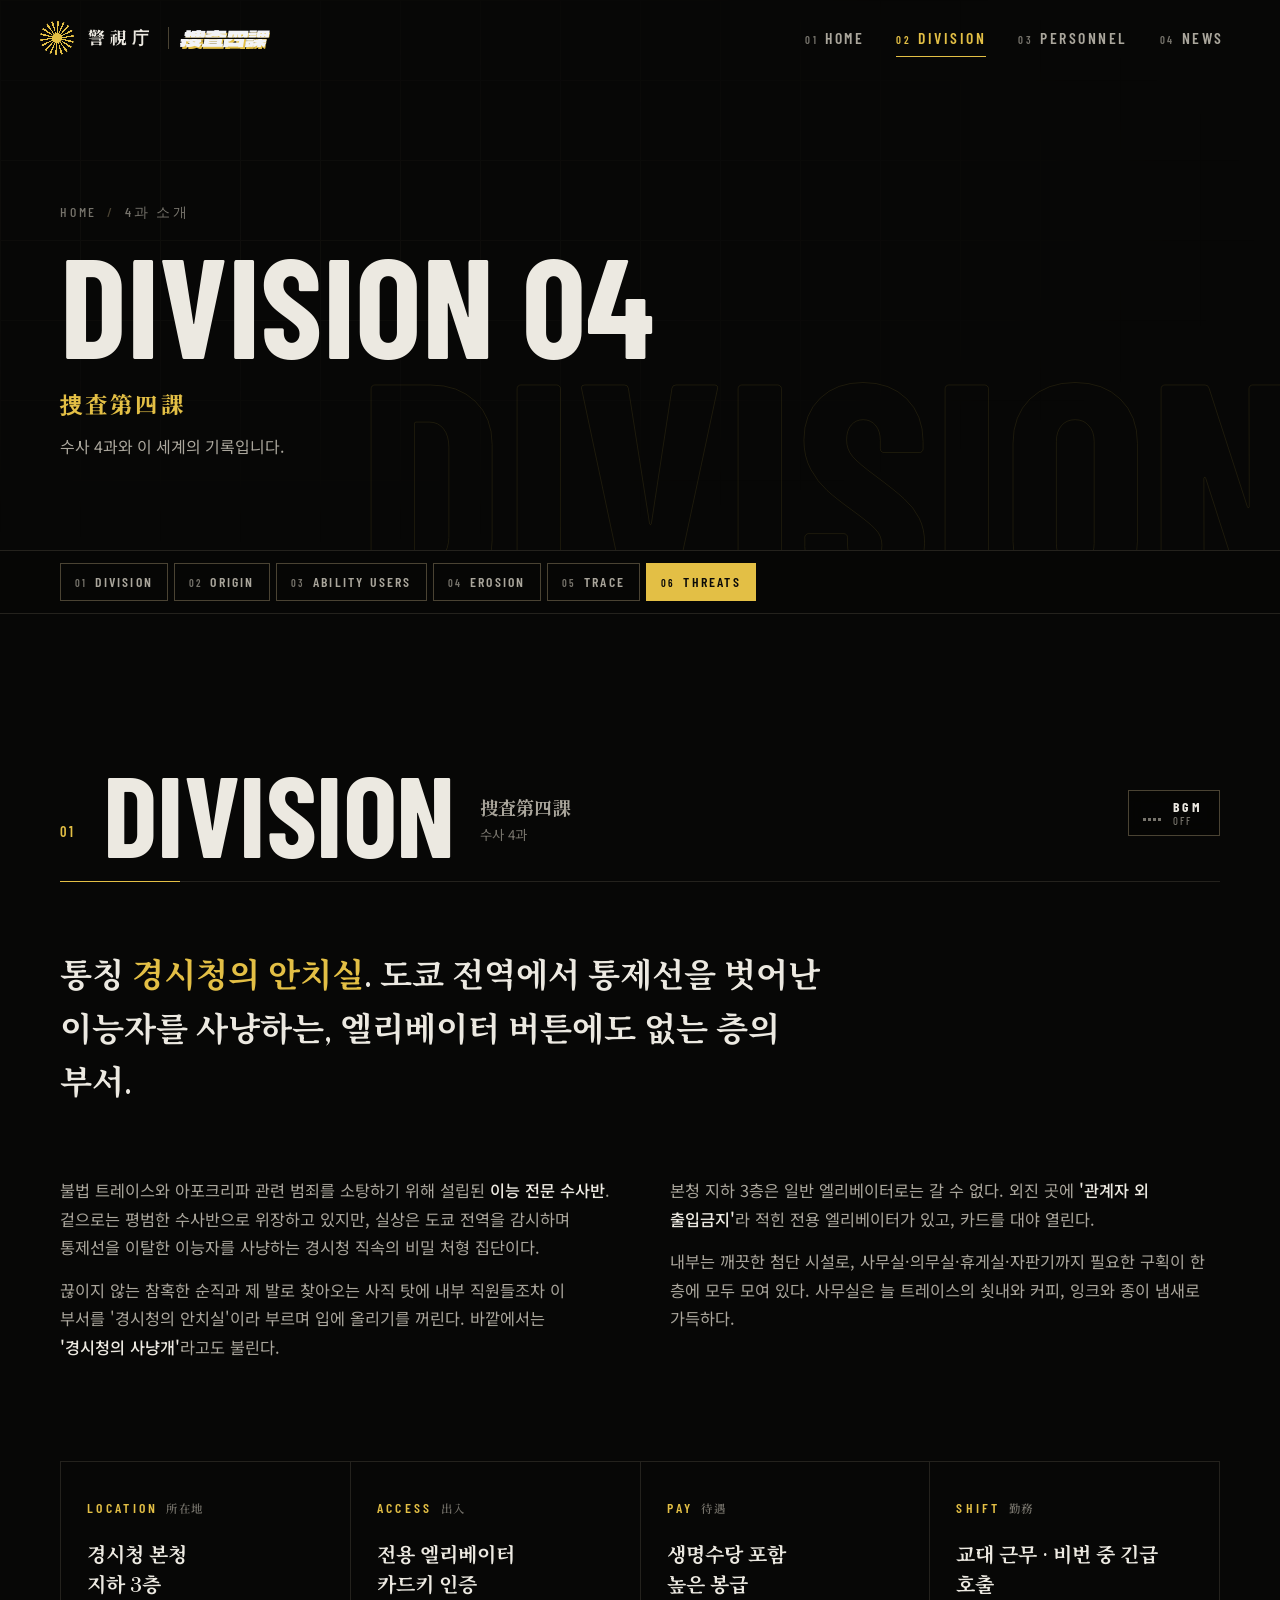
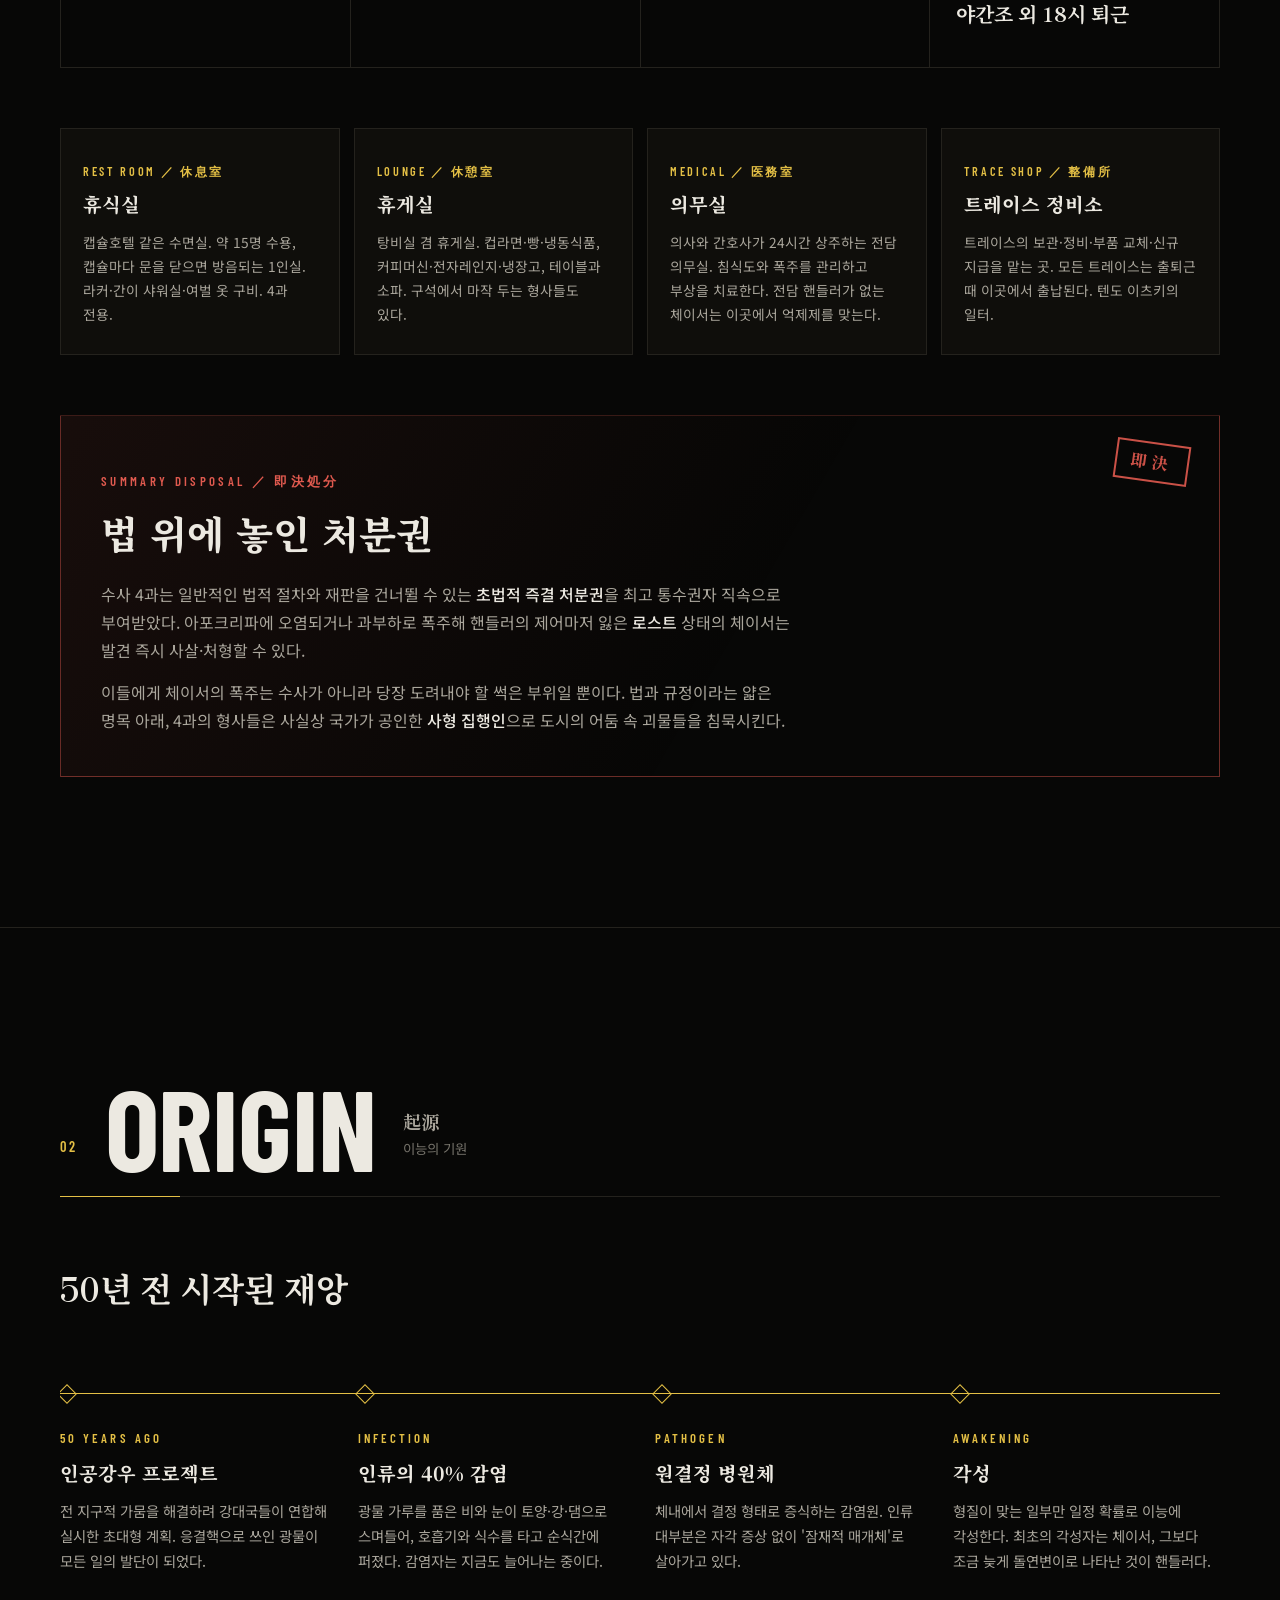
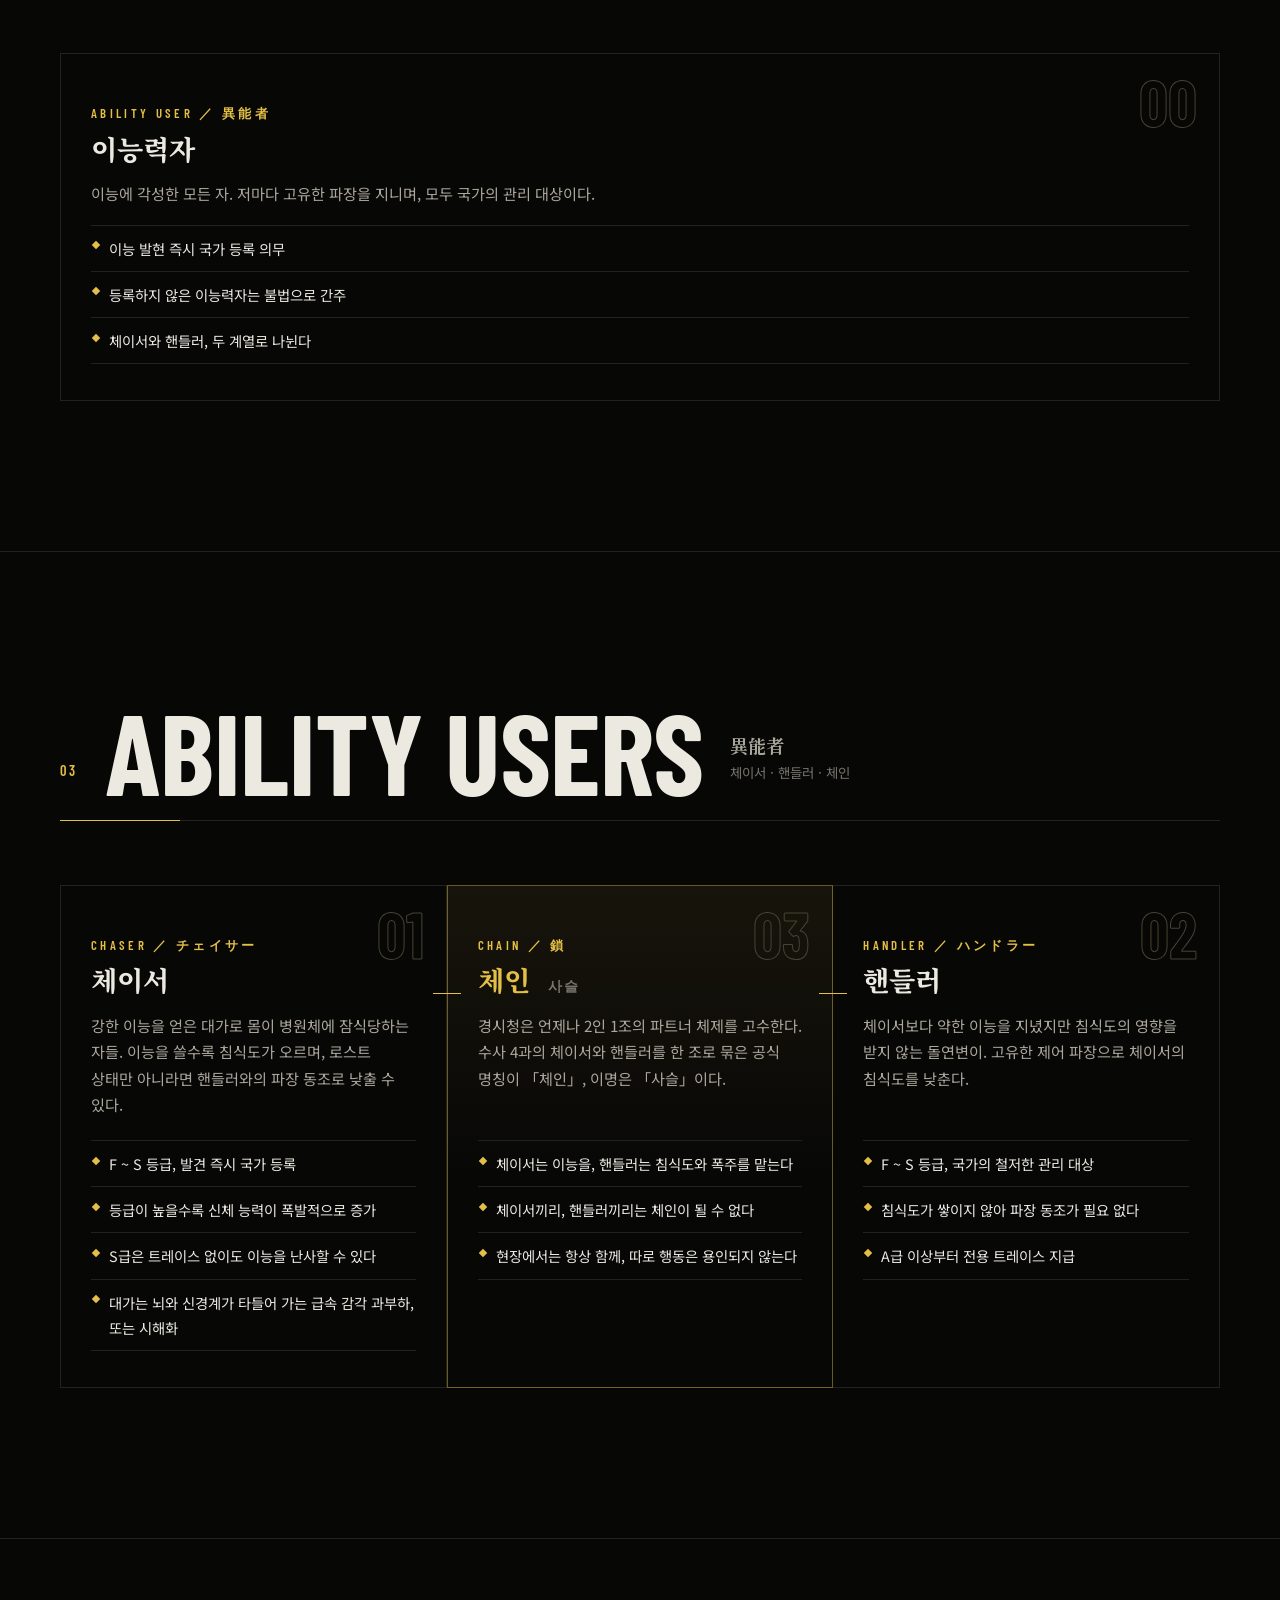
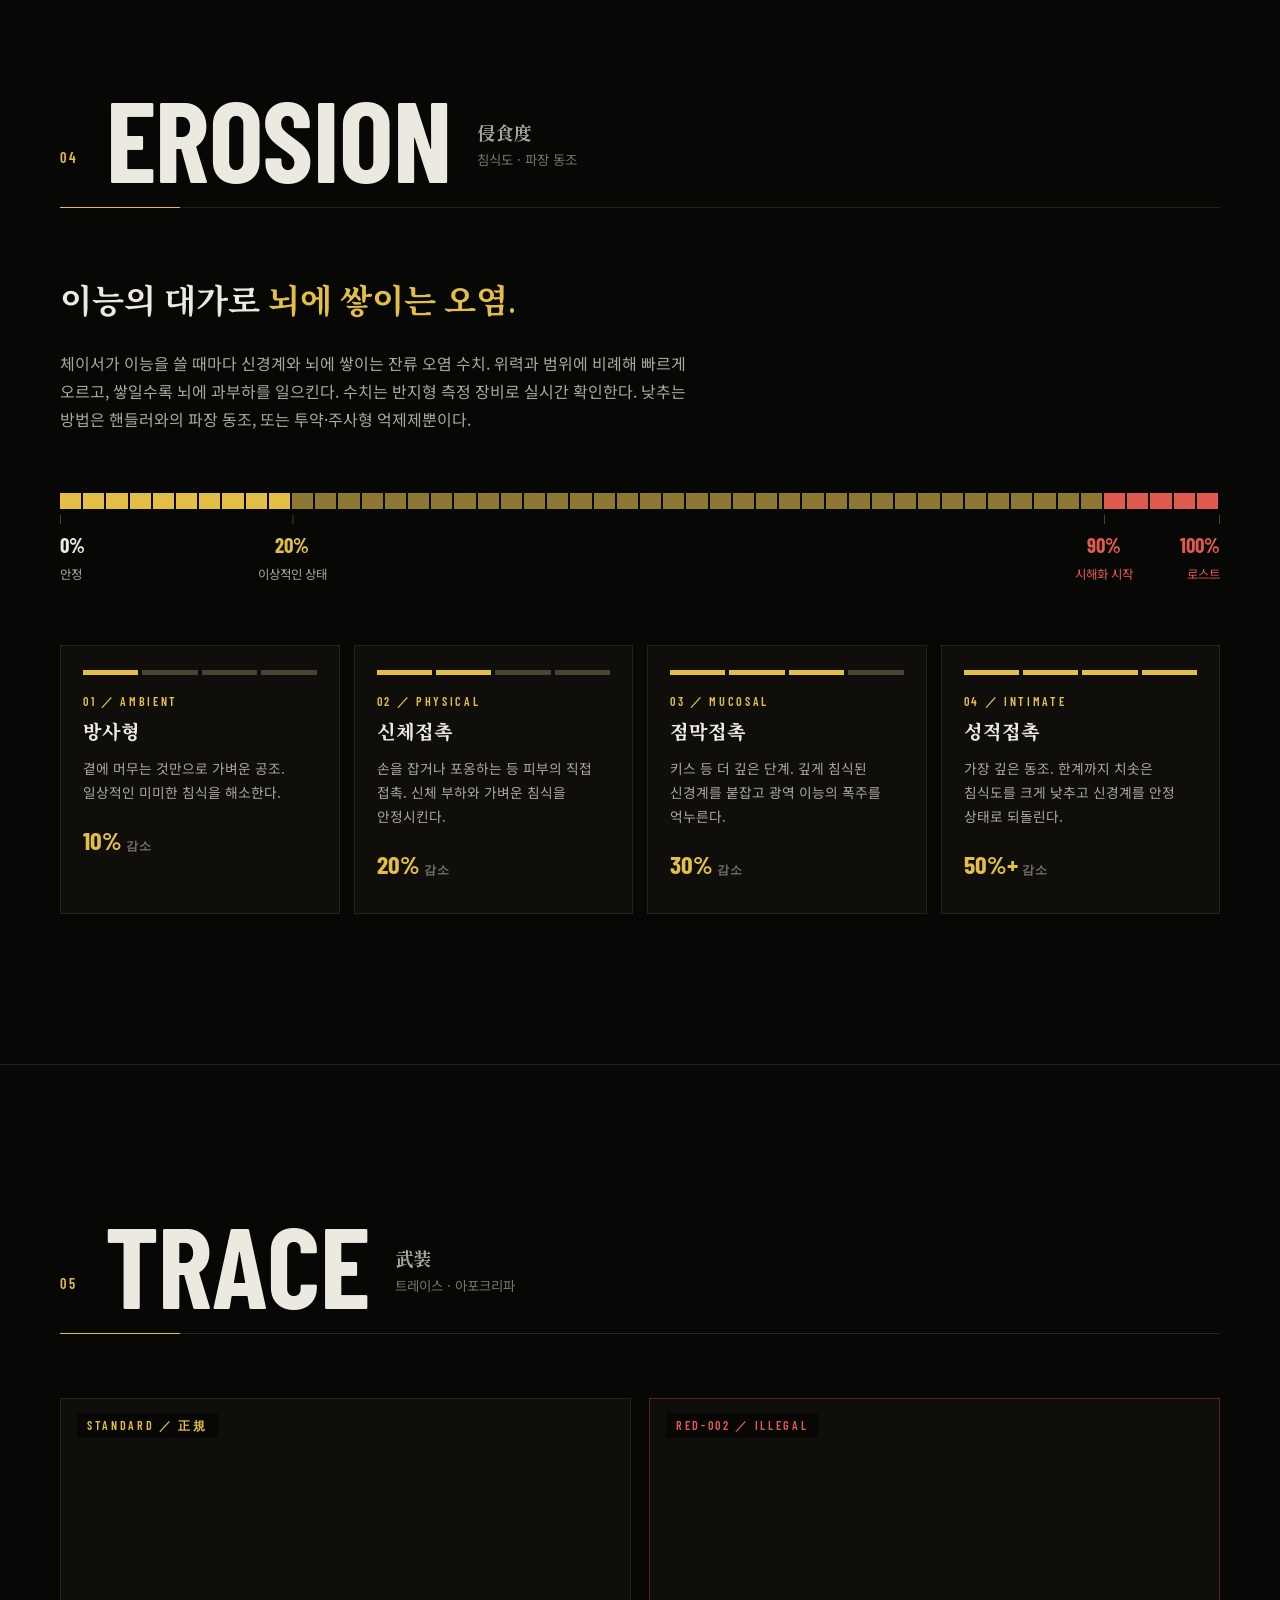
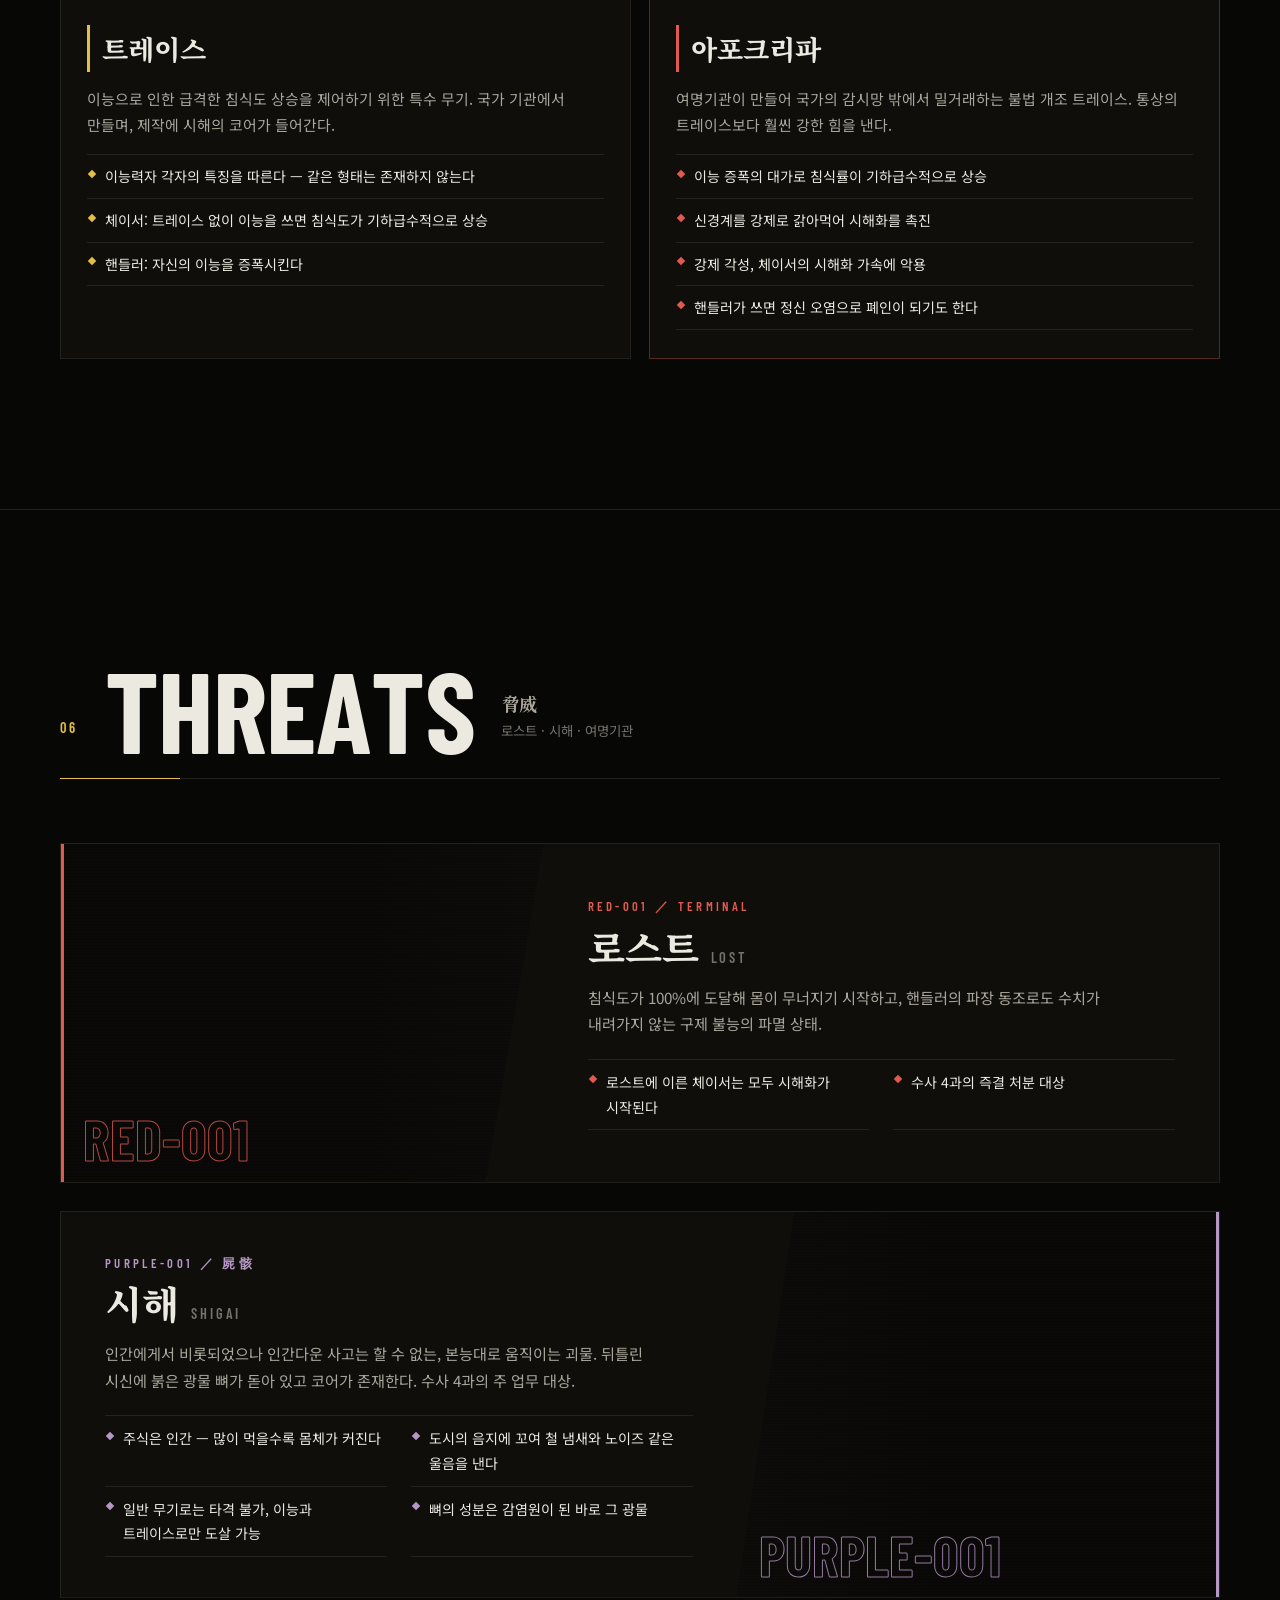
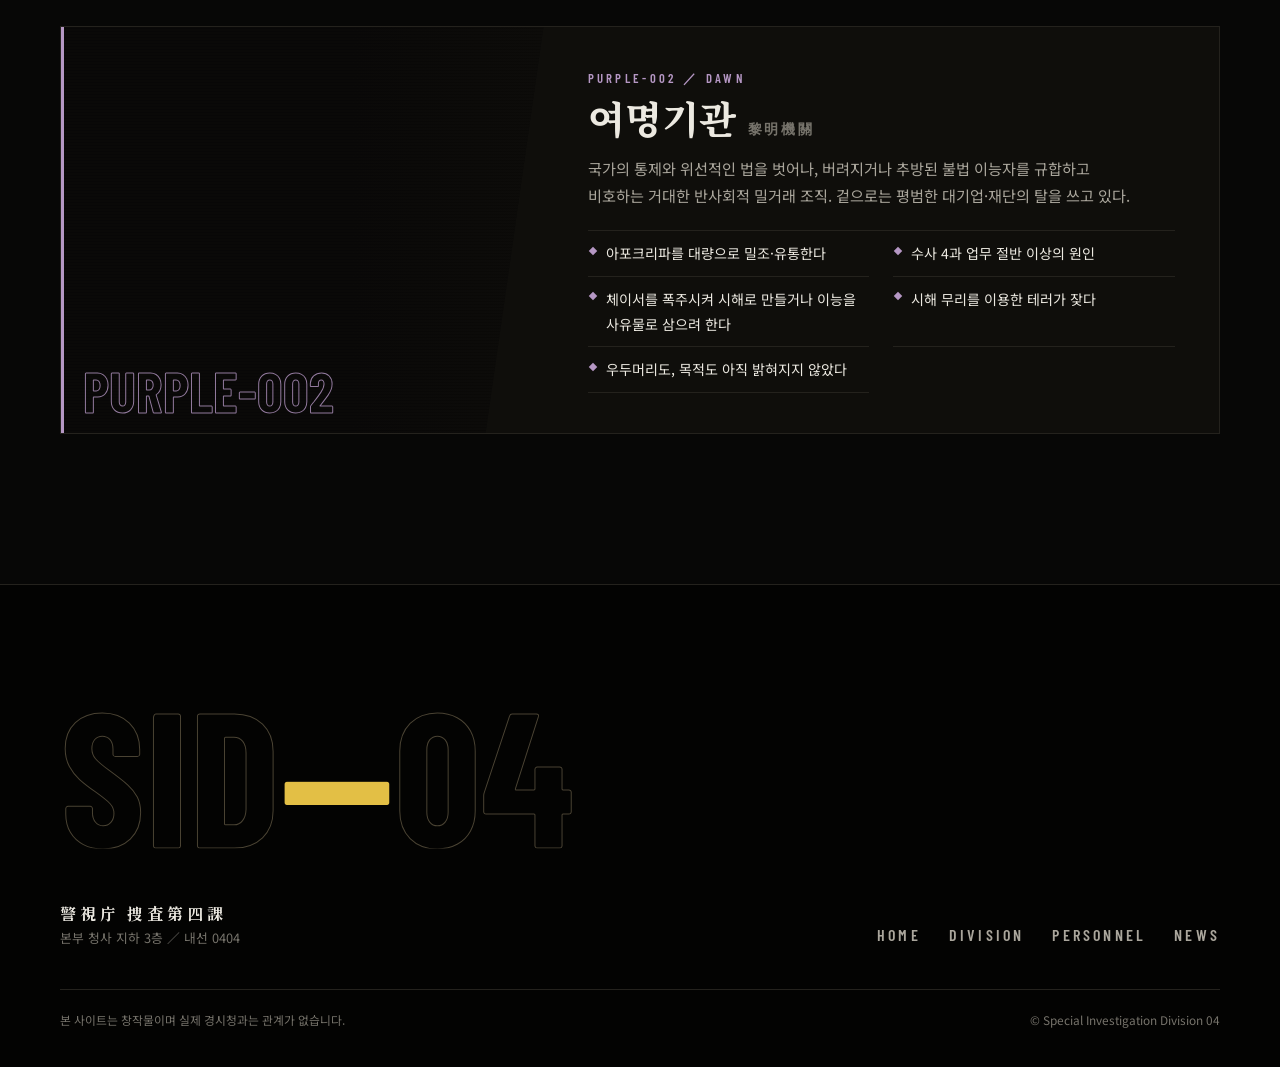
==== commit eda916d1: "Add files via upload" ====
--- a/about.html
+++ b/about.html
@@ -69,7 +69,7 @@
   <section class="block wsec" id="origin">
     <div class="wrap">
       <div class="shead"><span class="no">02</span><h2 class="split">ORIGIN</h2><p class="ko"><b>起源</b>이능의 기원</p></div>
-      <p class="wlead" data-r>50년 전, 하늘에서 내린 비가 <em>인류를 바꿨다.</em></p>
+      <p class="wlead" data-r>50년 전 시작된 재앙</p>
       <ol class="tline" data-r style="margin-top:70px">
         <li><small>50 YEARS AGO</small><h4>인공강우 프로젝트</h4><p>전 지구적 가뭄을 해결하려 강대국들이 연합해 실시한 초대형 계획. 응결핵으로 쓰인 광물이 모든 일의 발단이 되었다.</p></li>
         <li><small>INFECTION</small><h4>인류의 40% 감염</h4><p>광물 가루를 품은 비와 눈이 토양·강·댐으로 스며들어, 호흡기와 식수를 타고 순식간에 퍼졌다. 감염자는 지금도 늘어나는 중이다.</p></li>
@@ -84,10 +84,10 @@
   <section class="block wsec" id="users">
     <div class="wrap">
       <div class="shead"><span class="no">03</span><h2 class="split">ABILITY USERS</h2><p class="ko"><b>異能者</b>체이서 · 핸들러 · 체인</p></div>
-      <div class="defs" data-stagger>
-        <div class="def"><span class="num">01</span><p class="en">CHASER ／ チェイサー</p><h3>체이서</h3><p>강한 이능을 얻은 대가로 몸이 병원체에 잠식당하는 자들. 이능을 쓸수록 침식도가 오르며, 로스트 상태만 아니라면 핸들러와의 파장 동조로 낮출 수 있다.</p><ul><li>F ~ S 등급, 발견 즉시 국가 등록</li><li>등급이 높을수록 신체 능력이 폭발적으로 증가</li><li>S급은 트레이스 없이도 이능을 난사할 수 있다</li><li>그 대가는 뇌와 신경계가 타들어 가는 '급속 감각 과부하', 또는 시해화</li></ul></div>
+      <div class="trio" data-stagger>
+        <div class="def"><span class="num">01</span><p class="en">CHASER ／ チェイサー</p><h3>체이서</h3><p>강한 이능을 얻은 대가로 몸이 병원체에 잠식당하는 자들. 이능을 쓸수록 침식도가 오르며, 로스트 상태만 아니라면 핸들러와의 파장 동조로 낮출 수 있다.</p><ul><li>F ~ S 등급, 발견 즉시 국가 등록</li><li>등급이 높을수록 신체 능력이 폭발적으로 증가</li><li>S급은 트레이스 없이도 이능을 난사할 수 있다</li><li>대가는 뇌와 신경계가 타들어 가는 급속 감각 과부하, 또는 시해화</li></ul></div>
+        <div class="def chain"><span class="num">03</span><p class="en">CHAIN ／ 鎖</p><h3>체인 <small>사슬</small></h3><p>경시청은 언제나 2인 1조의 파트너 체제를 고수한다. 수사 4과의 체이서와 핸들러를 한 조로 묶은 공식 명칭이 「체인」, 이명은 「사슬」이다.</p><ul><li>체이서는 이능을, 핸들러는 침식도와 폭주를 맡는다</li><li>체이서끼리, 핸들러끼리는 체인이 될 수 없다</li><li>현장에서는 항상 함께, 따로 행동은 용인되지 않는다</li></ul></div>
         <div class="def"><span class="num">02</span><p class="en">HANDLER ／ ハンドラー</p><h3>핸들러</h3><p>체이서보다 약한 이능을 지녔지만 침식도의 영향을 받지 않는 돌연변이. 고유한 제어 파장으로 체이서의 침식도를 낮춘다.</p><ul><li>F ~ S 등급, 국가의 철저한 관리 대상</li><li>침식도가 쌓이지 않아 파장 동조가 필요 없다</li><li>A급 이상부터 전용 트레이스 지급</li></ul></div>
-        <div class="def wide"><span class="num">03</span><p class="en">CHAIN ／ 鎖</p><h3>체인 <small>사슬</small></h3><p>경시청은 언제나 2인 1조의 파트너 체제를 고수한다. 수사 4과의 체이서와 핸들러를 한 조로 묶은 공식 명칭이 「체인」, 이명은 「사슬」이다.</p><ul><li>체이서는 이능을, 핸들러는 파트너의 침식도와 폭주를 맡는다</li><li>체이서끼리, 핸들러끼리는 체인이 될 수 없다</li><li>현장에서는 항상 함께하며 따로 행동하는 것은 용인되지 않는다</li></ul></div>
       </div>
     </div>
   </section>
@@ -116,9 +116,8 @@
   <section class="block wsec" id="trace">
     <div class="wrap">
       <div class="shead"><span class="no">05</span><h2 class="split">TRACE</h2><p class="ko"><b>武装</b>트레이스 · 아포크리파</p></div>
-      <div class="vs">
+      <div class="igrid two">
         <article class="icard gold" data-r><div class="pic" style="background-image:url(https://i.imgur.com/hTiQClF.png)"></div><span class="tag">STANDARD ／ 正規</span><div class="body"><h3>트레이스</h3><p>이능으로 인한 급격한 침식도 상승을 제어하기 위한 특수 무기. 국가 기관에서 만들며, 제작에 시해의 코어가 들어간다.</p><ul><li>이능력자 각자의 특징을 따른다 — 같은 형태는 존재하지 않는다</li><li>체이서: 트레이스 없이 이능을 쓰면 침식도가 기하급수적으로 상승</li><li>핸들러: 자신의 이능을 증폭시킨다</li></ul></div></article>
-        <b aria-hidden="true">VS</b>
         <article class="icard red" data-r style="--d:.15s"><div class="pic" style="background-image:url(https://i.imgur.com/Z6LIwSI.png)"></div><span class="tag">RED-002 ／ ILLEGAL</span><div class="body"><h3>아포크리파</h3><p>여명기관이 만들어 국가의 감시망 밖에서 밀거래하는 불법 개조 트레이스. 통상의 트레이스보다 훨씬 강한 힘을 낸다.</p><ul><li>이능 증폭의 대가로 침식률이 기하급수적으로 상승</li><li>신경계를 강제로 갉아먹어 시해화를 촉진</li><li>강제 각성, 체이서의 시해화 가속에 악용</li><li>핸들러가 쓰면 정신 오염으로 폐인이 되기도 한다</li></ul></div></article>
       </div>
     </div>
@@ -126,10 +125,10 @@
   <section class="block wsec" id="threat">
     <div class="wrap">
       <div class="shead"><span class="no">06</span><h2 class="split">THREATS</h2><p class="ko"><b>脅威</b>로스트 · 시해 · 여명기관</p></div>
-      <div class="igrid">
-        <article class="icard red" data-r><div class="pic" style="background-image:url(https://i.imgur.com/1E29mQ1.png)"></div><span class="tag">RED-001 ／ TERMINAL</span><div class="body"><h3>로스트 <small>LOST</small></h3><p>침식도가 100%에 도달해 몸이 무너지기 시작하고, 핸들러의 파장 동조로도 수치가 내려가지 않는 구제 불능의 파멸 상태.</p><ul><li>로스트에 이른 체이서는 모두 시해화가 시작된다</li><li>수사 4과의 즉결 처분 대상</li></ul></div></article>
-        <article class="icard purple" data-r style="--d:.12s"><div class="pic" style="background-image:url(https://i.imgur.com/Z6pr9WS.png)"></div><span class="tag">PURPLE-001 ／ 屍骸</span><div class="body"><h3>시해</h3><p>인간에게서 비롯되었으나 인간다운 사고는 할 수 없는, 본능대로 움직이는 괴물. 뒤틀린 시신에 붉은 광물 뼈가 돋아 있고 코어가 존재한다. 수사 4과의 주 업무 대상.</p><ul><li>주식은 인간 — 많이 먹을수록 몸체가 커진다</li><li>도시의 음지에 꼬여 철 냄새와 노이즈 같은 울음을 낸다</li><li>일반 무기로는 타격 불가, 이능과 트레이스로만 도살 가능</li><li>뼈의 성분은 감염원이 된 바로 그 광물</li></ul></div></article>
-        <article class="icard purple" data-r style="--d:.24s"><div class="pic" style="background-image:url(https://i.imgur.com/x28cMNs.png)"></div><span class="tag">PURPLE-002 ／ DAWN</span><div class="body"><h3>여명기관 <small>黎明機關</small></h3><p>국가의 통제와 위선적인 법을 벗어나, 버려지거나 추방된 불법 이능자를 규합하고 비호하는 거대한 반사회적 밀거래 조직. 겉으로는 평범한 대기업·재단의 탈을 쓰고 있다.</p><ul><li>아포크리파를 대량으로 밀조·유통한다</li><li>수사 4과 업무 절반 이상의 원인</li><li>체이서를 폭주시켜 시해로 만들거나 이능을 사유물로 삼으려 한다</li><li>시해 무리를 이용한 테러가 잦다</li><li>우두머리도, 목적도 아직 밝혀지지 않았다</li></ul></div></article>
+      <div class="hlist">
+        <article class="hcard red" data-r style="--d:0s"><div class="hpic"><div class="hpic-in" style="background-image:url(https://i.imgur.com/1E29mQ1.png)"></div><span class="hcode" aria-hidden="true">RED-001</span></div><div class="hbody"><p class="htag">RED-001 ／ TERMINAL</p><h3>로스트<small>LOST</small></h3><p class="hdesc">침식도가 100%에 도달해 몸이 무너지기 시작하고, 핸들러의 파장 동조로도 수치가 내려가지 않는 구제 불능의 파멸 상태.</p><ul><li>로스트에 이른 체이서는 모두 시해화가 시작된다</li><li>수사 4과의 즉결 처분 대상</li></ul></div></article>
+        <article class="hcard purple" data-r style="--d:0s"><div class="hpic"><div class="hpic-in" style="background-image:url(https://i.imgur.com/Z6pr9WS.png)"></div><span class="hcode" aria-hidden="true">PURPLE-001</span></div><div class="hbody"><p class="htag">PURPLE-001 ／ 屍骸</p><h3>시해<small>SHIGAI</small></h3><p class="hdesc">인간에게서 비롯되었으나 인간다운 사고는 할 수 없는, 본능대로 움직이는 괴물. 뒤틀린 시신에 붉은 광물 뼈가 돋아 있고 코어가 존재한다. 수사 4과의 주 업무 대상.</p><ul><li>주식은 인간 — 많이 먹을수록 몸체가 커진다</li><li>도시의 음지에 꼬여 철 냄새와 노이즈 같은 울음을 낸다</li><li>일반 무기로는 타격 불가, 이능과 트레이스로만 도살 가능</li><li>뼈의 성분은 감염원이 된 바로 그 광물</li></ul></div></article>
+        <article class="hcard purple" data-r style="--d:0s"><div class="hpic"><div class="hpic-in" style="background-image:url(https://i.imgur.com/x28cMNs.png)"></div><span class="hcode" aria-hidden="true">PURPLE-002</span></div><div class="hbody"><p class="htag">PURPLE-002 ／ DAWN</p><h3>여명기관<small>黎明機關</small></h3><p class="hdesc">국가의 통제와 위선적인 법을 벗어나, 버려지거나 추방된 불법 이능자를 규합하고 비호하는 거대한 반사회적 밀거래 조직. 겉으로는 평범한 대기업·재단의 탈을 쓰고 있다.</p><ul><li>아포크리파를 대량으로 밀조·유통한다</li><li>수사 4과 업무 절반 이상의 원인</li><li>체이서를 폭주시켜 시해로 만들거나 이능을 사유물로 삼으려 한다</li><li>시해 무리를 이용한 테러가 잦다</li><li>우두머리도, 목적도 아직 밝혀지지 않았다</li></ul></div></article>
       </div>
     </div>
   </section>
--- a/style.css
+++ b/style.css
@@ -753,3 +753,69 @@
   .sel .img-bg{left:0;right:0;transform:none}
   .sel .img{background-size:var(--mz,cover);background-position:var(--cx,50%) var(--my,22%)}
 }
+
+/* ── 체이서 · 체인 · 핸들러 3단 ── */
+.trio{position:relative;display:grid;grid-template-columns:minmax(0,1fr) minmax(0,1fr) minmax(0,1fr);gap:0;align-items:stretch}
+.trio .def{display:flex;flex-direction:column;border:1px solid var(--line)}
+.trio .def + .def{border-left:0}
+.trio .def ul{margin-top:auto;padding-top:0}
+.trio .def p:not(.en){margin-bottom:22px}
+.trio .def.chain{background:linear-gradient(180deg,rgba(227,191,69,.07),transparent 60%),var(--bg);border-color:rgba(227,191,69,.45);border-left:1px solid rgba(227,191,69,.45);z-index:1}
+.trio .def.chain + .def{border-left:0}
+.trio .def.chain h3{color:var(--yellow)}
+.trio::before,.trio::after{content:"";position:absolute;top:50%;width:28px;height:1px;background:var(--yellow);z-index:2}
+.trio::before{left:calc(33.333% - 14px)}
+.trio::after{left:calc(66.666% - 14px)}
+.igrid.two{grid-template-columns:repeat(2,minmax(0,1fr))}
+@media (max-width:980px){
+  .trio{grid-template-columns:1fr}
+  .trio .def + .def{border-left:1px solid var(--line);border-top:0}
+  .trio .def.chain{border-left-color:rgba(227,191,69,.45)}
+  .trio::before,.trio::after{display:none}
+  .igrid.two{grid-template-columns:1fr}
+}
+.trio .def ul{margin-top:0}
+.trio .def p:not(.en){margin-bottom:22px;min-height:7em}
+.trio::before,.trio::after{top:108px}
+@media (max-width:980px){.trio .def p:not(.en){min-height:0}}
+
+/* ── 위협: 가로형 기밀 파일 ── */
+.hlist{display:flex;flex-direction:column;gap:28px}
+.hcard{--c:var(--yellow);position:relative;display:grid;grid-template-columns:minmax(0,5fr) minmax(0,7fr);min-height:340px;border:1px solid var(--line);background:var(--bg-2);overflow:hidden;isolation:isolate}
+.hcard.red{--c:var(--alert)}
+.hcard.purple{--c:#b597c4}
+.hcard::before{content:"";position:absolute;left:0;top:0;bottom:0;width:3px;background:var(--c);z-index:3}
+.hcard:nth-child(even){grid-template-columns:minmax(0,7fr) minmax(0,5fr)}
+.hcard:nth-child(even) .hpic{order:2;clip-path:polygon(12% 0,100% 0,100% 100%,0 100%)}
+.hcard:nth-child(even)::before{left:auto;right:0}
+.hpic{position:relative;overflow:hidden;clip-path:polygon(0 0,100% 0,88% 100%,0 100%);background:#0a0908}
+.hpic-in{position:absolute;inset:0;background:center 30%/cover no-repeat;filter:grayscale(.5) brightness(.75);scale:1.15;transition:scale 1.6s var(--ease),filter .6s}
+.hcard.in .hpic-in{scale:1}
+.hcard:hover .hpic-in{filter:none}
+.hpic::after{content:"";position:absolute;inset:0;background:repeating-linear-gradient(0deg,transparent 0 2px,rgba(0,0,0,.18) 2px 3px),linear-gradient(90deg,transparent 60%,rgba(15,14,11,.6))}
+.hcard:nth-child(even) .hpic::after{background:repeating-linear-gradient(0deg,transparent 0 2px,rgba(0,0,0,.18) 2px 3px),linear-gradient(270deg,transparent 60%,rgba(15,14,11,.6))}
+.hcode{position:absolute;z-index:2;left:22px;bottom:14px;font-family:var(--cond);font-weight:700;font-size:clamp(2.4rem,4.4vw,3.8rem);line-height:1;color:transparent;-webkit-text-stroke:1px var(--c);opacity:.8;white-space:nowrap}
+.hbody{position:relative;display:flex;flex-direction:column;justify-content:center;padding:40px 44px}
+.hbody > *{opacity:0;translate:0 20px;transition:opacity .8s var(--ease),translate .9s var(--ease)}
+.hcard.in .hbody > *{opacity:1;translate:0 0}
+.hcard.in .hbody > *:nth-child(2){transition-delay:.08s}.hcard.in .hbody > *:nth-child(3){transition-delay:.16s}.hcard.in .hbody > *:nth-child(4){transition-delay:.24s}
+.htag{font-family:var(--cond);font-weight:600;font-size:.8rem;letter-spacing:.26em;color:var(--c)}
+.hbody h3{margin-top:6px;font-family:var(--serif);font-weight:800;font-size:clamp(1.8rem,3vw,2.4rem);line-height:1.2}
+.hbody h3 small{margin-left:12px;font-family:var(--cond);font-weight:600;font-size:.9rem;letter-spacing:.2em;color:var(--muted)}
+.hdesc{margin-top:14px;color:var(--sub);font-size:.95rem;max-width:36em}
+.hbody ul{list-style:none;display:grid;grid-template-columns:repeat(2,minmax(0,1fr));gap:0 24px;margin-top:22px;border-top:1px solid var(--line)}
+.hbody li{position:relative;padding:10px 0 10px 18px;border-bottom:1px solid var(--line);font-size:.88rem}
+.hbody li::before{content:"";position:absolute;left:2px;top:1.15em;width:6px;height:6px;transform:rotate(45deg);background:var(--c)}
+/* 등장: 그림이 옆에서 열림 */
+.hcard[data-r]{opacity:1;transform:none}
+.hcard .hpic{transition:clip-path 1.2s var(--ease)}
+.hcard:not(.in) .hpic{clip-path:polygon(0 0,0 0,0 100%,0 100%)}
+.hcard:nth-child(even):not(.in) .hpic{clip-path:polygon(100% 0,100% 0,100% 100%,100% 100%)}
+@media (max-width:900px){
+  .hcard,.hcard:nth-child(even){grid-template-columns:1fr}
+  .hcard:nth-child(even) .hpic{order:0}
+  .hpic,.hcard:nth-child(even) .hpic{height:220px;clip-path:polygon(0 0,100% 0,100% 88%,0 100%)}
+  .hbody{padding:26px 22px 30px}
+  .hbody ul{grid-template-columns:1fr}
+  .hcard::before,.hcard:nth-child(even)::before{left:0;right:auto}
+}
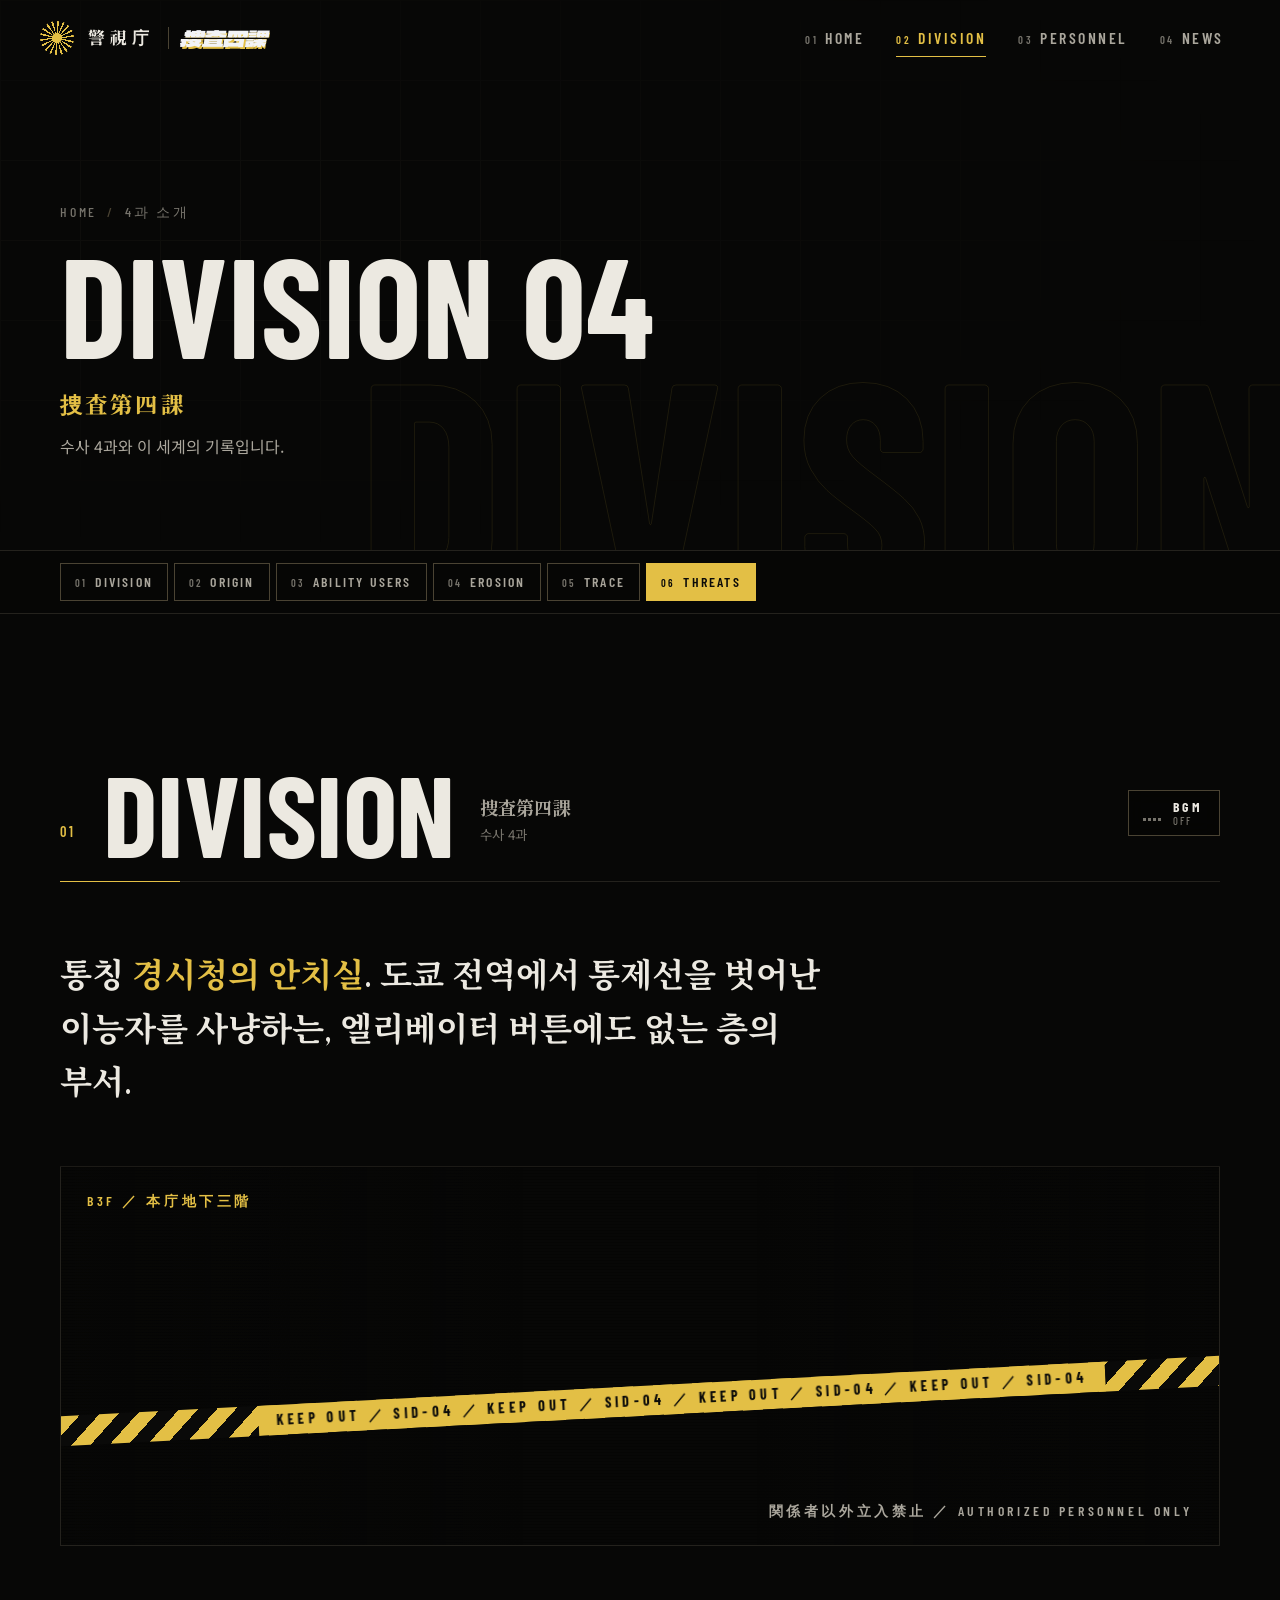
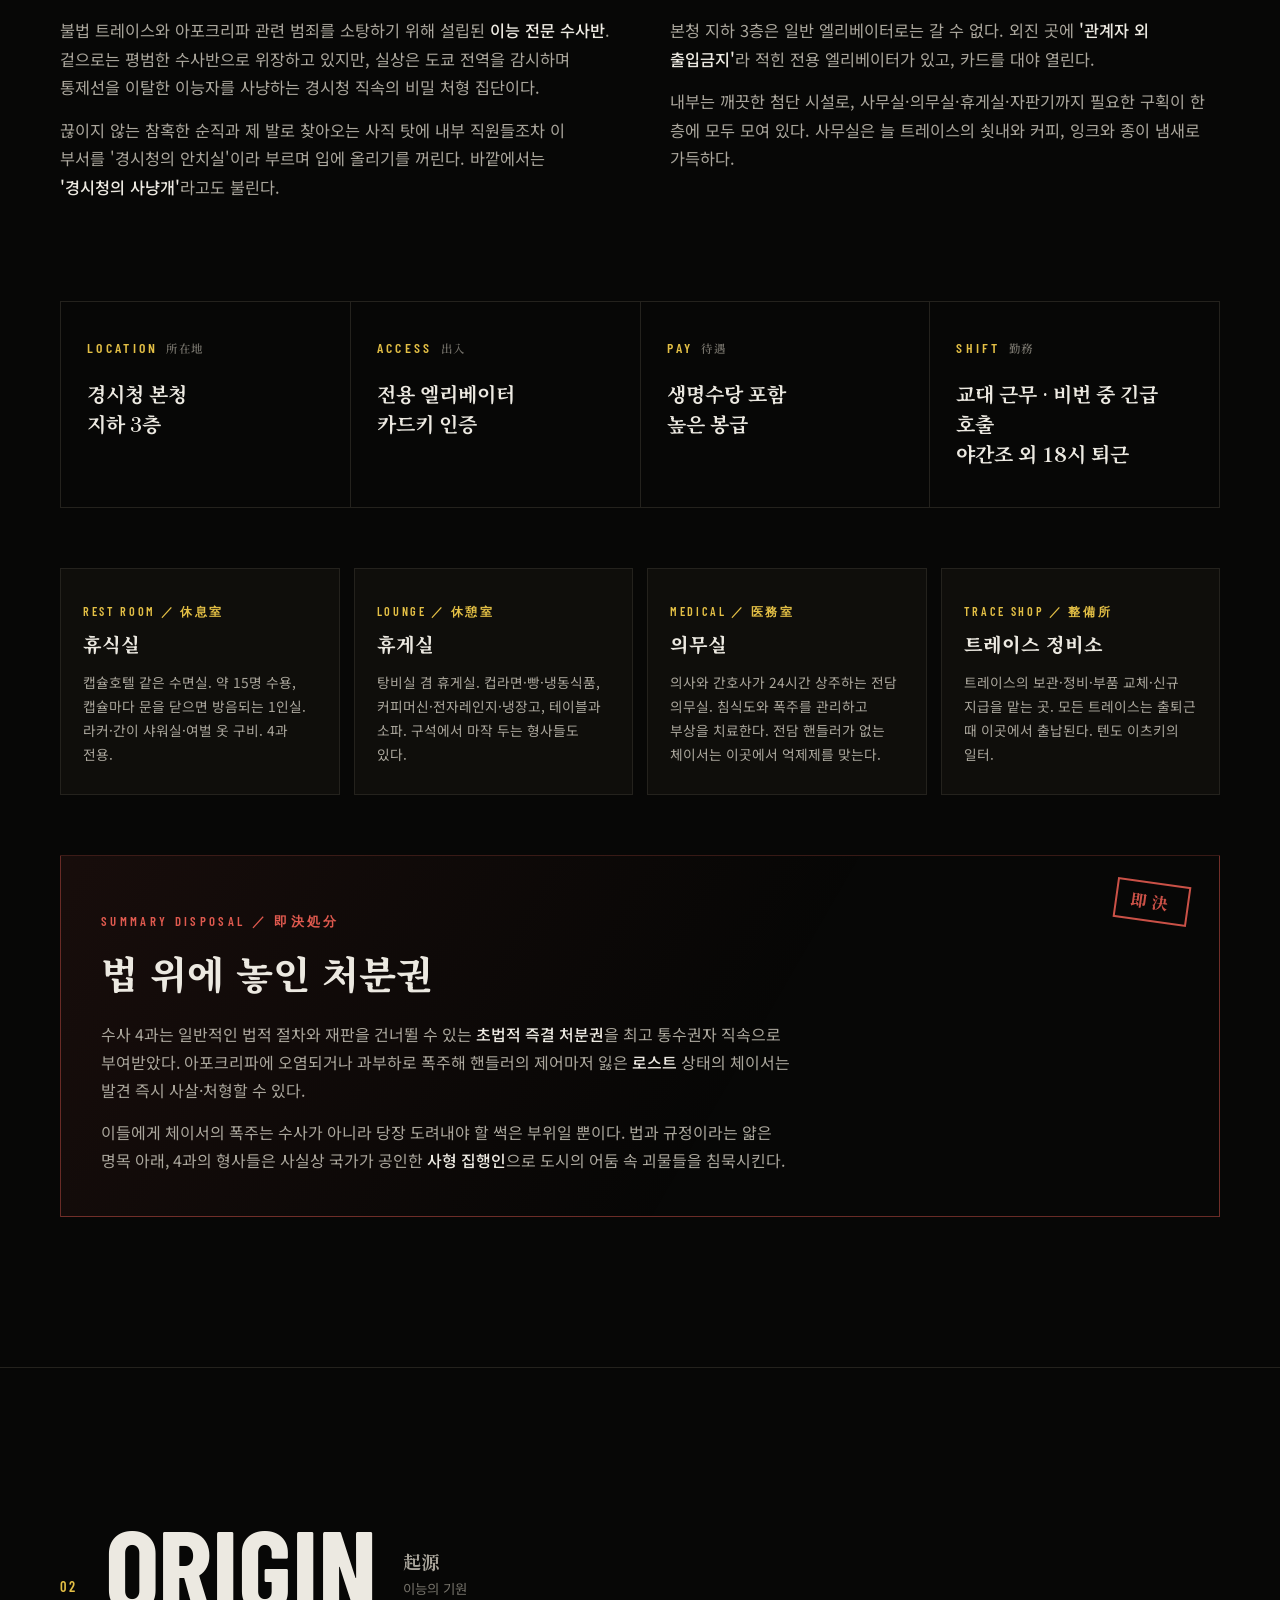
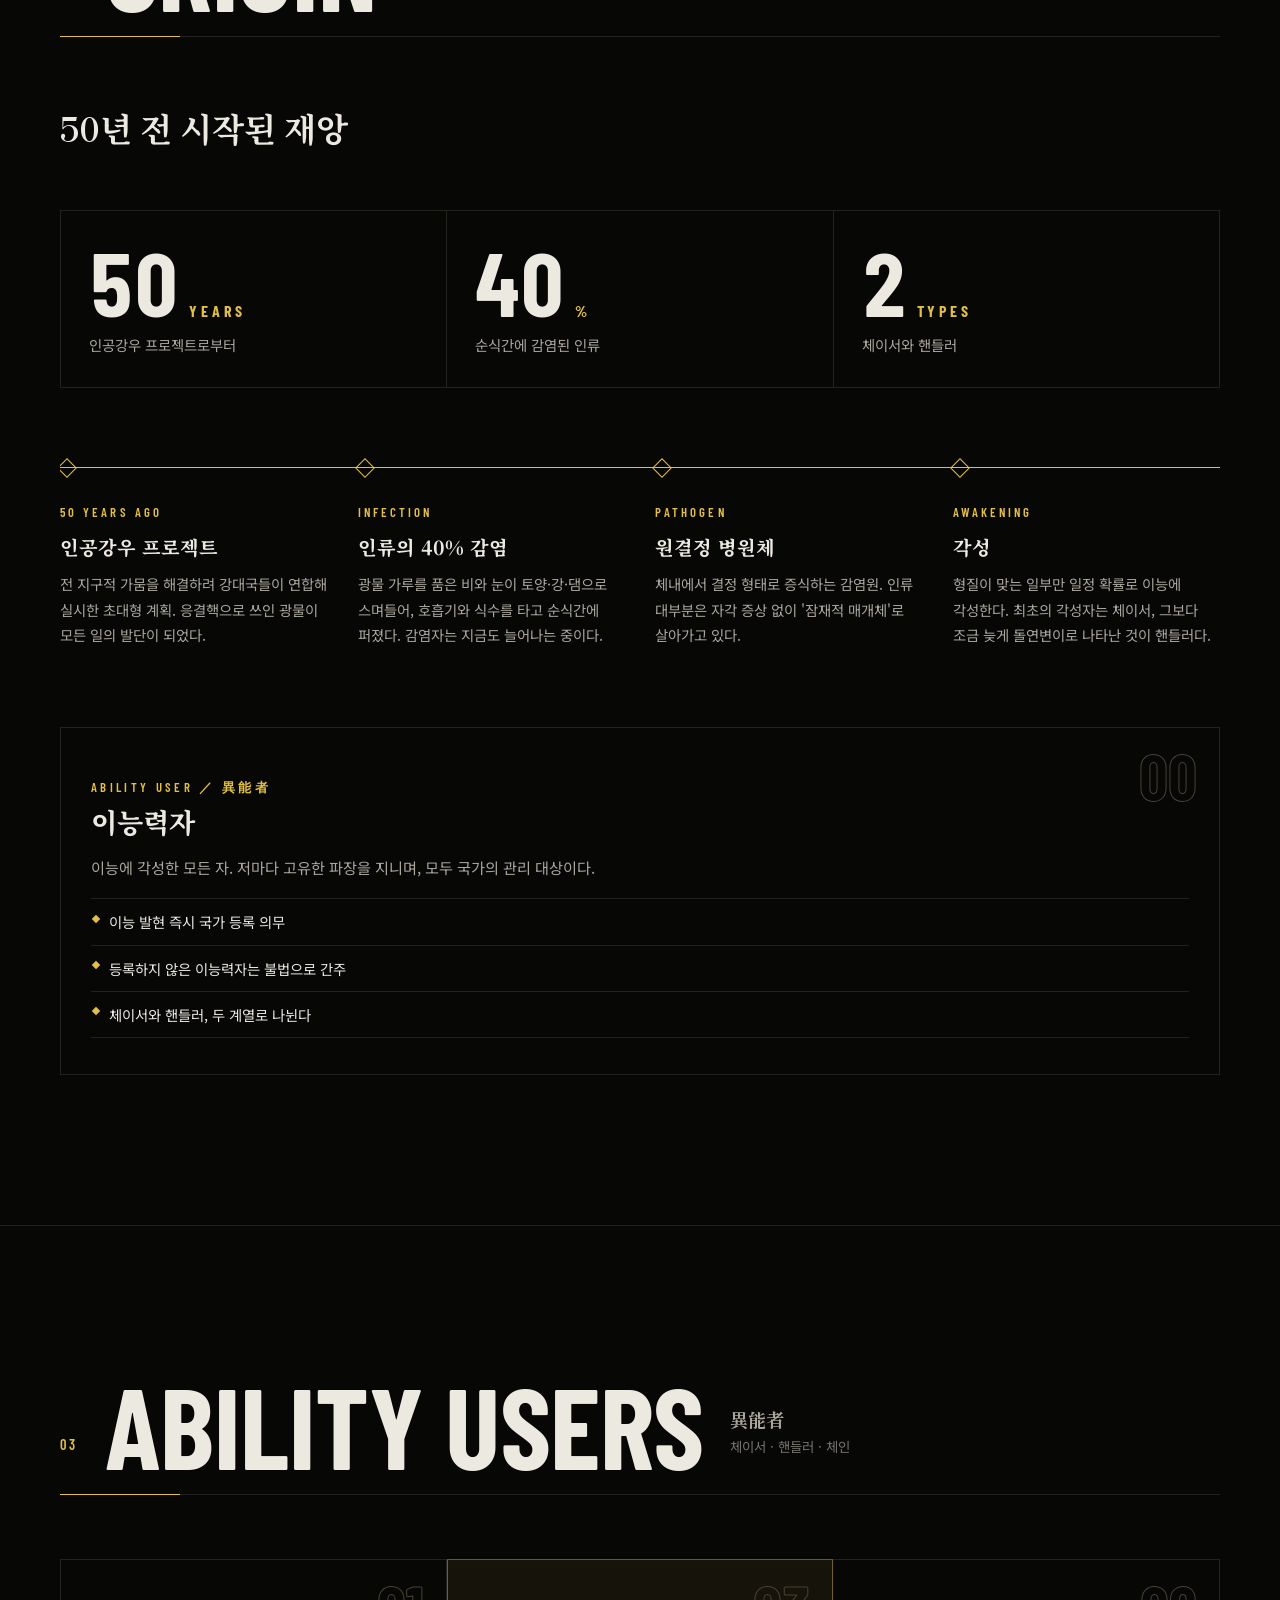
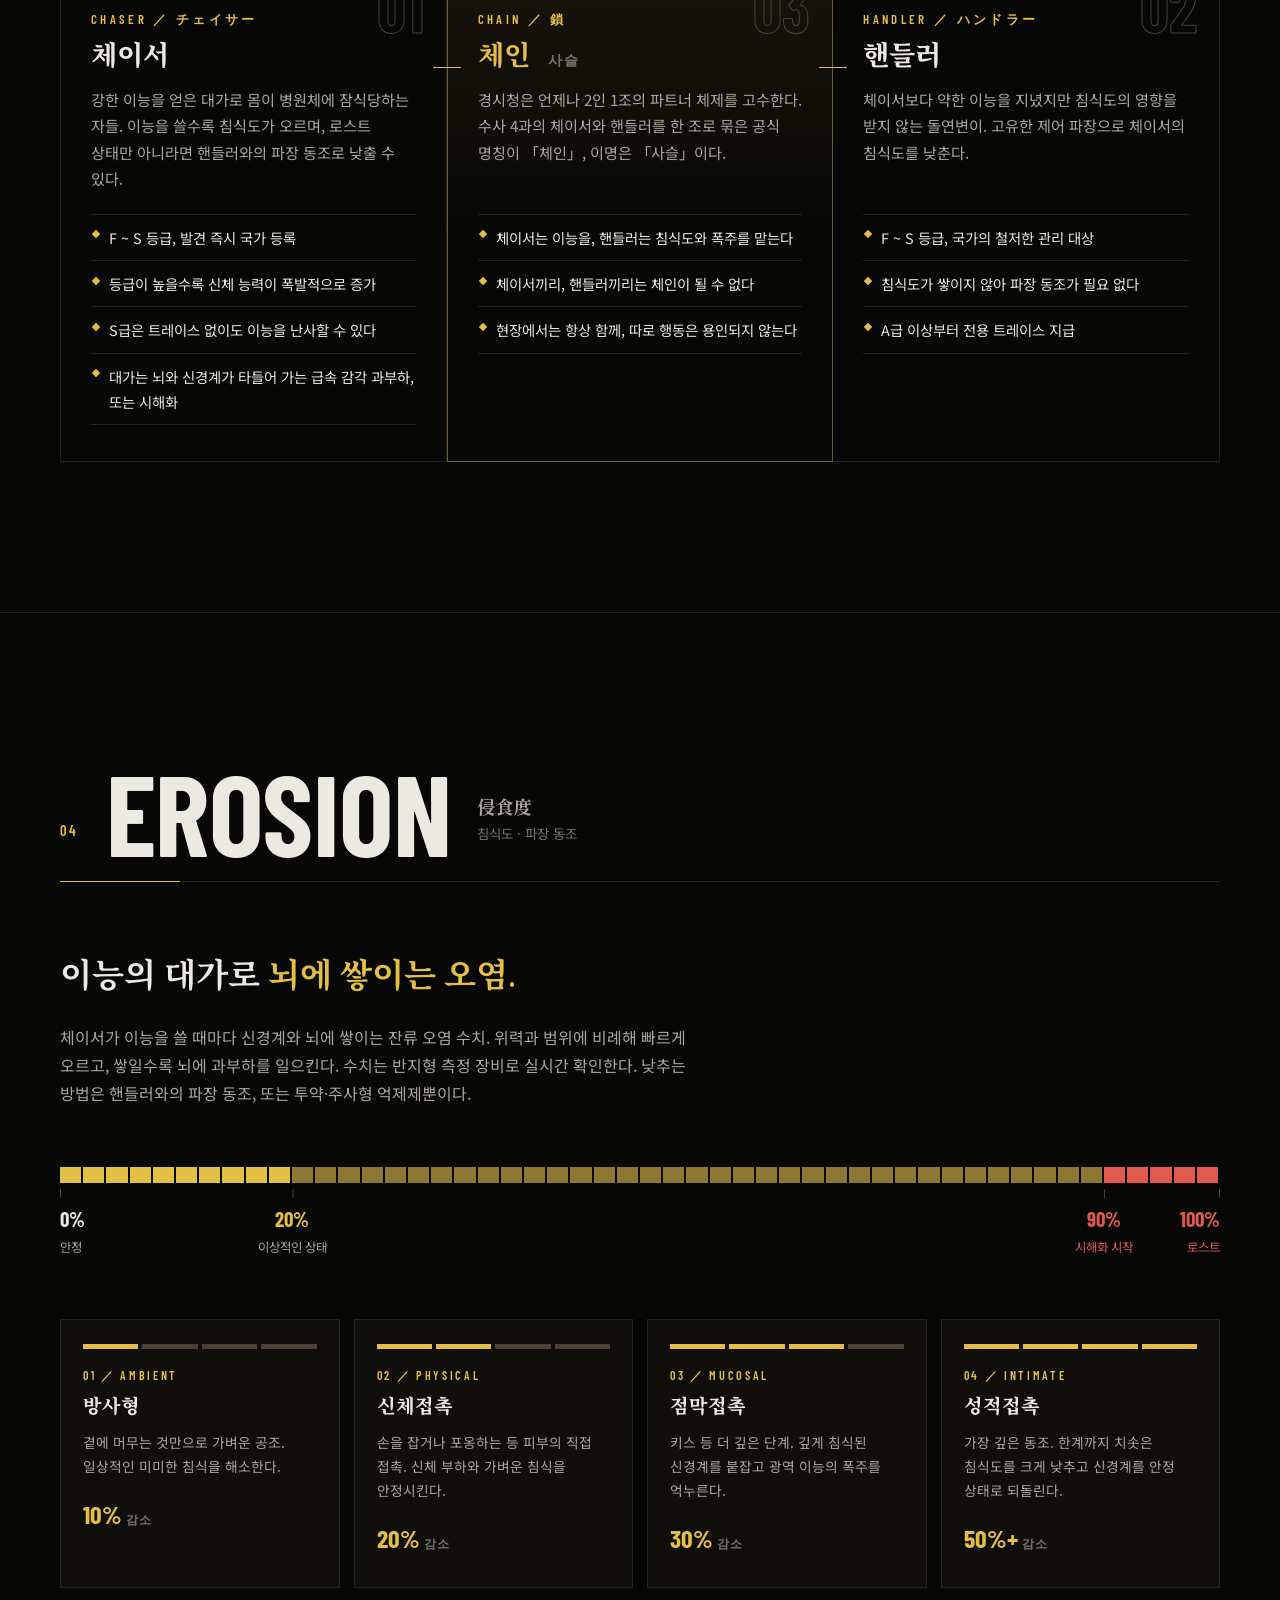
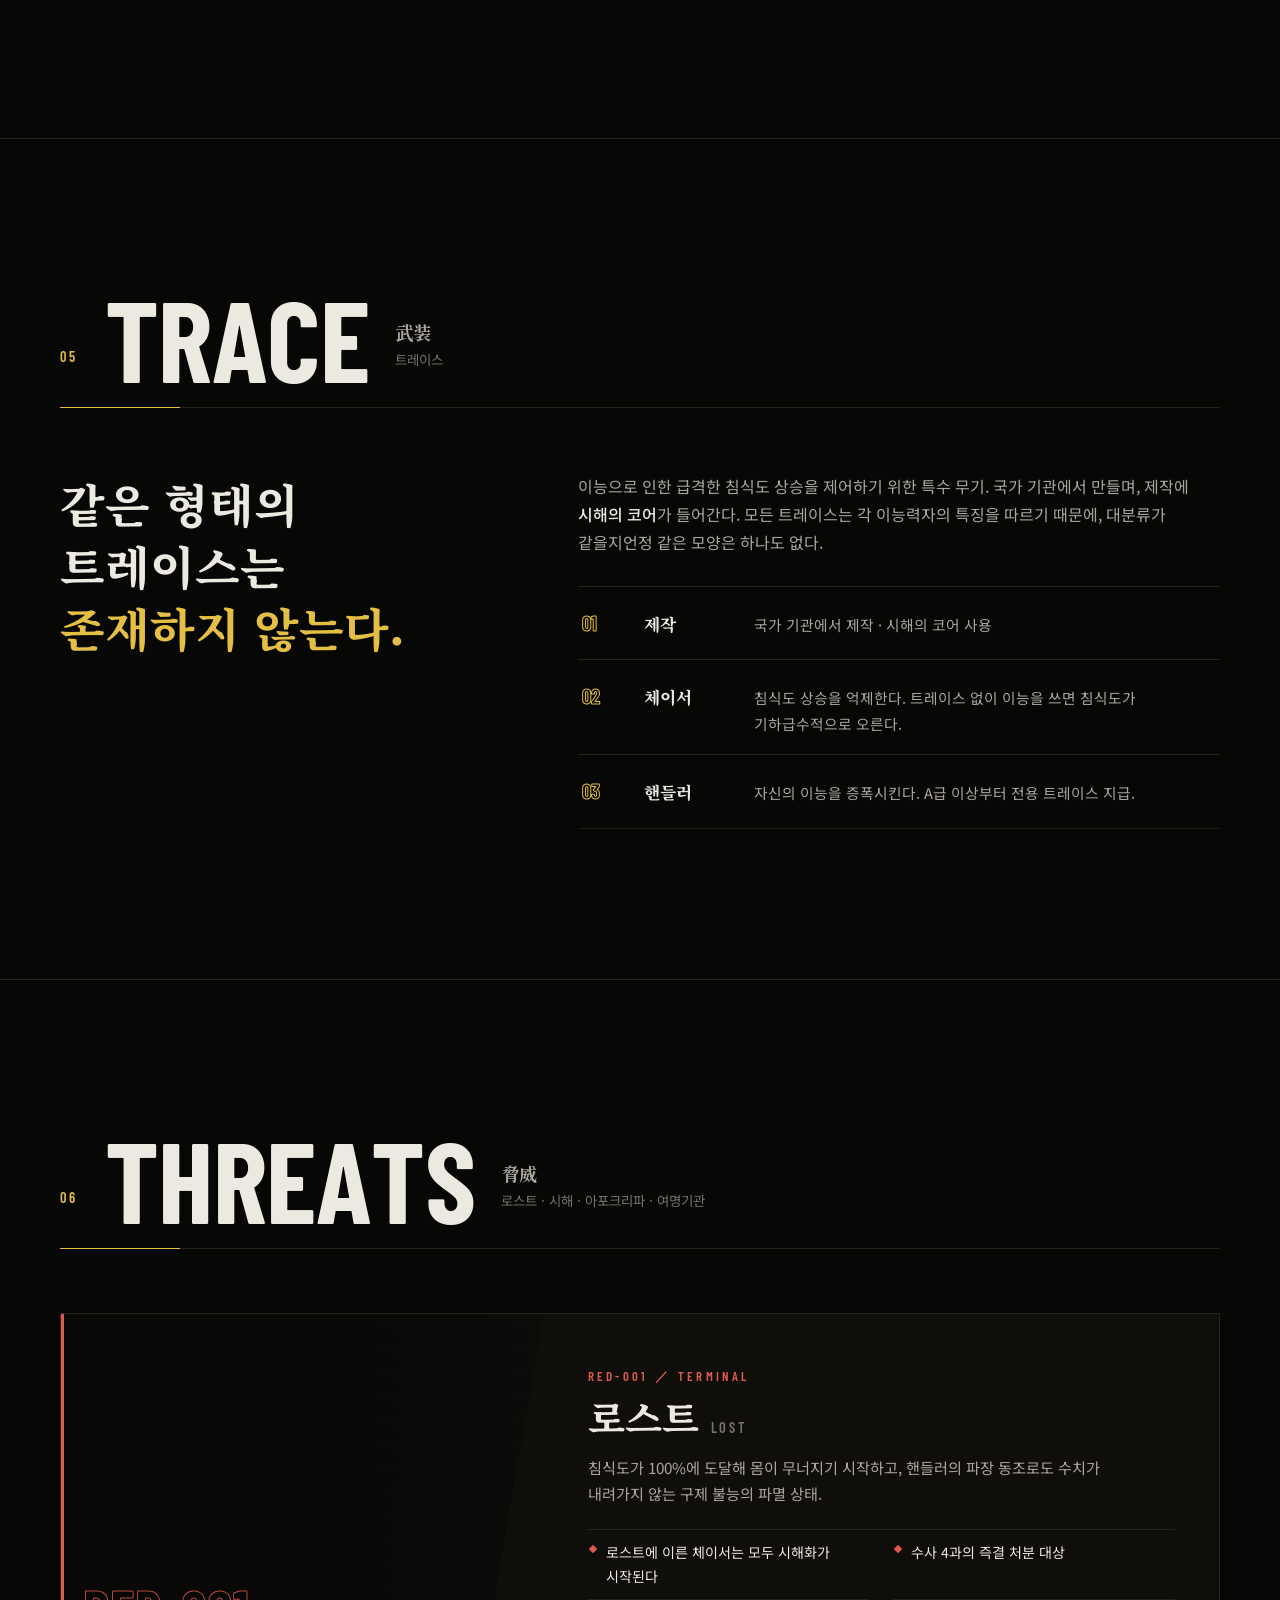
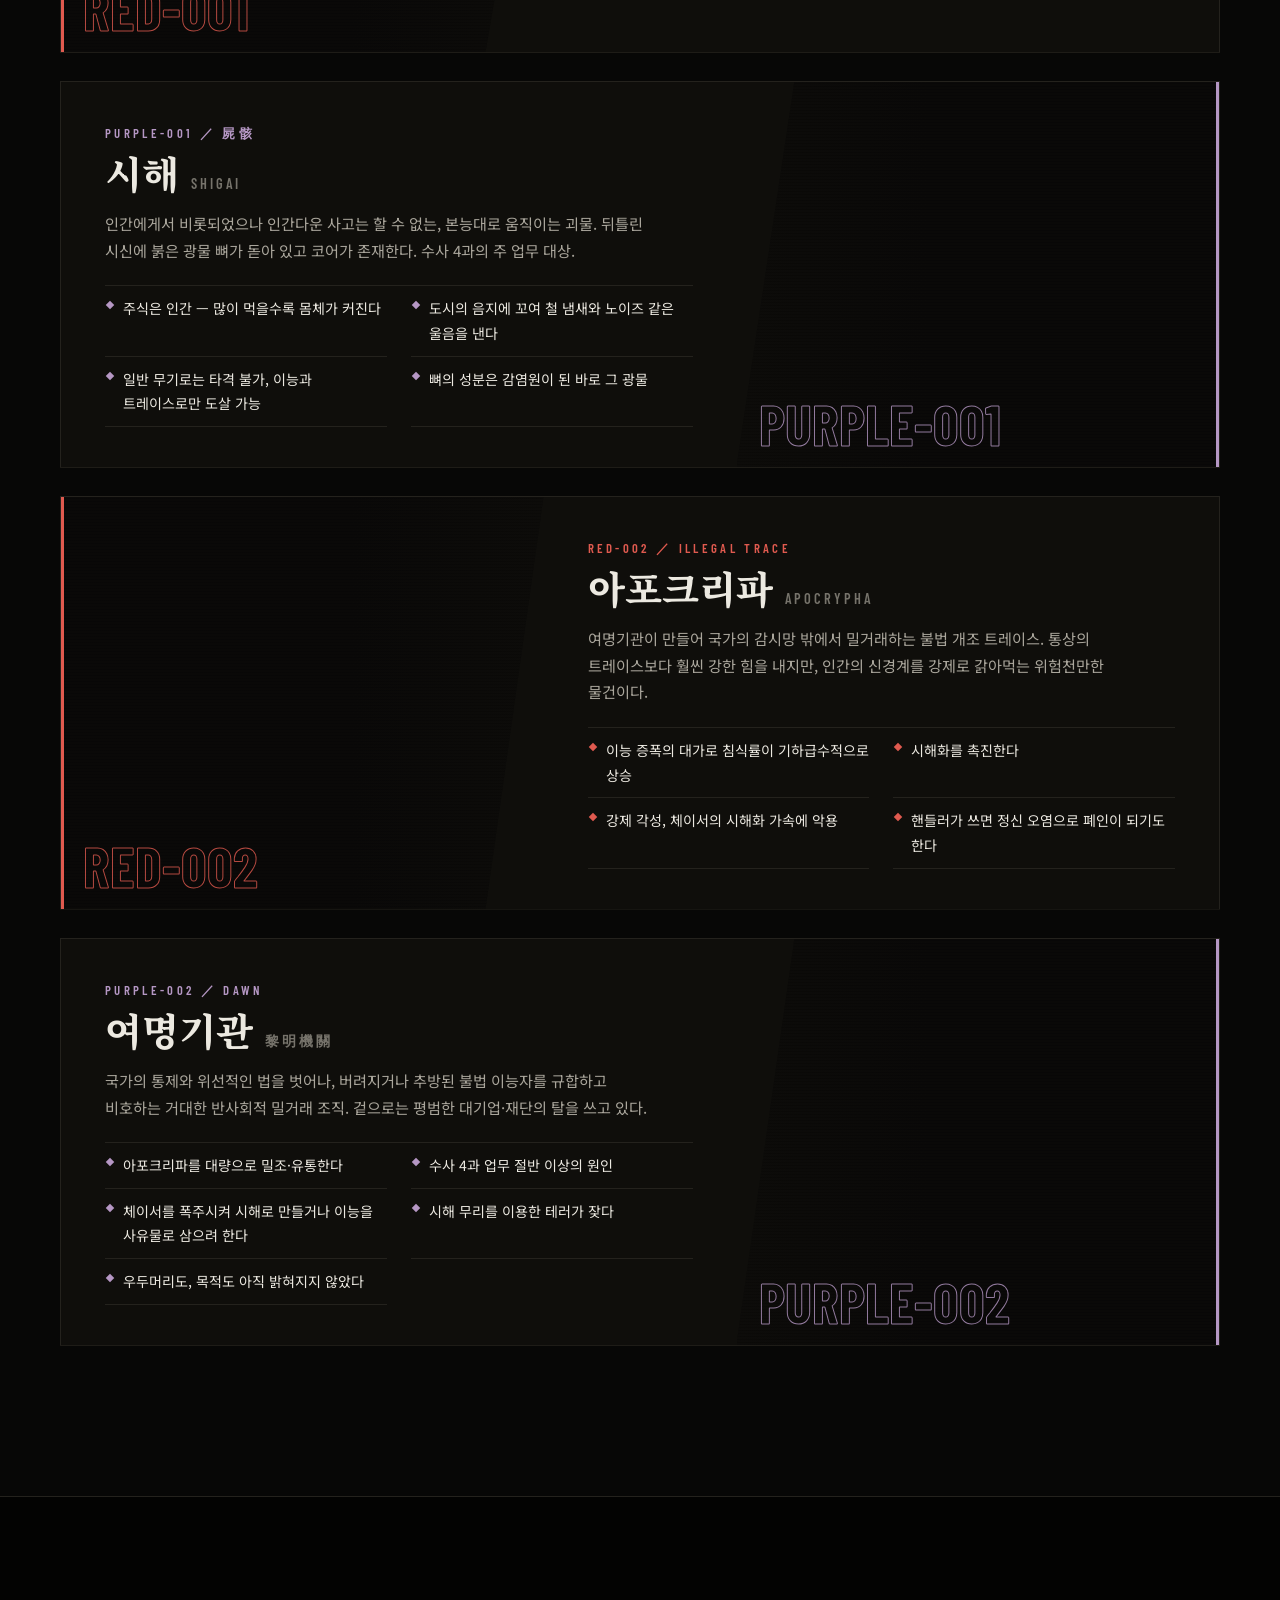
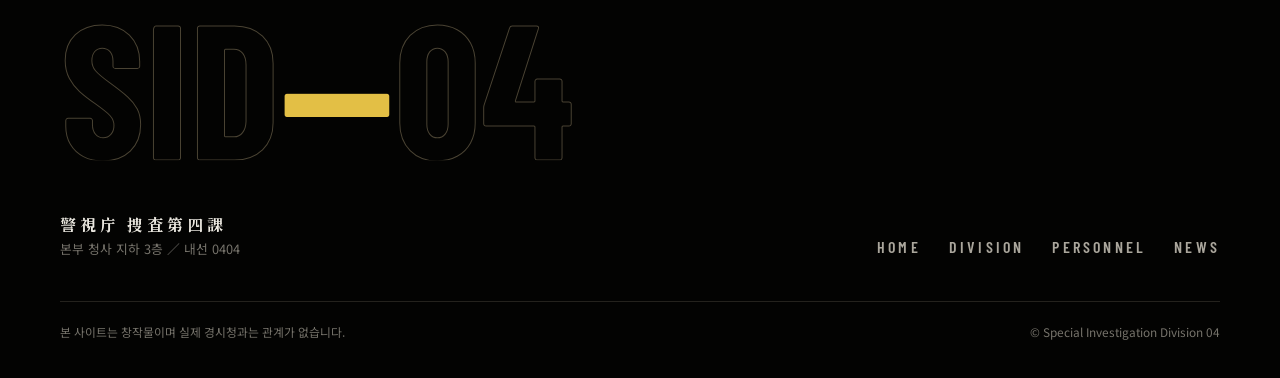
==== commit ebaa8168: "Add files via upload" ====
--- a/about.html
+++ b/about.html
@@ -39,6 +39,12 @@
     <div class="wrap">
       <div class="shead"><span class="no">01</span><h2 class="split">DIVISION</h2><p class="ko"><b>捜査第四課</b>수사 4과</p></div>
       <p class="wlead" data-r>통칭 <em>경시청의 안치실</em>. 도쿄 전역에서 통제선을 벗어난 이능자를 사냥하는, 엘리베이터 버튼에도 없는 층의 부서.</p>
+      <div class="band" data-r="clip">
+        <div class="band-img" style="background-image:url(https://i.imgur.com/igZJerZ.png)"></div>
+        <span class="band-l">B3F ／ 本庁地下三階</span>
+        <span class="band-r">関係者以外立入禁止 ／ AUTHORIZED PERSONNEL ONLY</span>
+        <span class="band-tape" aria-hidden="true"><b>KEEP OUT ／ SID-04 ／ KEEP OUT ／ SID-04 ／ KEEP OUT ／ SID-04 ／ KEEP OUT ／ SID-04</b></span>
+      </div>
       <div class="cols">
         <div data-r style="--d:.1s"><p class="wtext">불법 트레이스와 아포크리파 관련 범죄를 소탕하기 위해 설립된 <strong>이능 전문 수사반</strong>. 겉으로는 평범한 수사반으로 위장하고 있지만, 실상은 도쿄 전역을 감시하며 통제선을 이탈한 이능자를 사냥하는 경시청 직속의 비밀 처형 집단이다.</p>
         <p class="wtext">끊이지 않는 참혹한 순직과 제 발로 찾아오는 사직 탓에 내부 직원들조차 이 부서를 '경시청의 안치실'이라 부르며 입에 올리기를 꺼린다. 바깥에서는 <strong>'경시청의 사냥개'</strong>라고도 불린다.</p></div>
@@ -70,6 +76,11 @@
     <div class="wrap">
       <div class="shead"><span class="no">02</span><h2 class="split">ORIGIN</h2><p class="ko"><b>起源</b>이능의 기원</p></div>
       <p class="wlead" data-r>50년 전 시작된 재앙</p>
+      <div class="stats" data-stagger>
+        <div><b><span data-countup="50">0</span><i>YEARS</i></b><p>인공강우 프로젝트로부터</p></div>
+        <div><b><span data-countup="40">0</span><i>%</i></b><p>순식간에 감염된 인류</p></div>
+        <div><b><span data-countup="2">0</span><i>TYPES</i></b><p>체이서와 핸들러</p></div>
+      </div>
       <ol class="tline" data-r style="margin-top:70px">
         <li><small>50 YEARS AGO</small><h4>인공강우 프로젝트</h4><p>전 지구적 가뭄을 해결하려 강대국들이 연합해 실시한 초대형 계획. 응결핵으로 쓰인 광물이 모든 일의 발단이 되었다.</p></li>
         <li><small>INFECTION</small><h4>인류의 40% 감염</h4><p>광물 가루를 품은 비와 눈이 토양·강·댐으로 스며들어, 호흡기와 식수를 타고 순식간에 퍼졌다. 감염자는 지금도 늘어나는 중이다.</p></li>
@@ -115,19 +126,27 @@
   </section>
   <section class="block wsec" id="trace">
     <div class="wrap">
-      <div class="shead"><span class="no">05</span><h2 class="split">TRACE</h2><p class="ko"><b>武装</b>트레이스 · 아포크리파</p></div>
-      <div class="igrid two">
-        <article class="icard gold" data-r><div class="pic" style="background-image:url(https://i.imgur.com/hTiQClF.png)"></div><span class="tag">STANDARD ／ 正規</span><div class="body"><h3>트레이스</h3><p>이능으로 인한 급격한 침식도 상승을 제어하기 위한 특수 무기. 국가 기관에서 만들며, 제작에 시해의 코어가 들어간다.</p><ul><li>이능력자 각자의 특징을 따른다 — 같은 형태는 존재하지 않는다</li><li>체이서: 트레이스 없이 이능을 쓰면 침식도가 기하급수적으로 상승</li><li>핸들러: 자신의 이능을 증폭시킨다</li></ul></div></article>
-        <article class="icard red" data-r style="--d:.15s"><div class="pic" style="background-image:url(https://i.imgur.com/Z6LIwSI.png)"></div><span class="tag">RED-002 ／ ILLEGAL</span><div class="body"><h3>아포크리파</h3><p>여명기관이 만들어 국가의 감시망 밖에서 밀거래하는 불법 개조 트레이스. 통상의 트레이스보다 훨씬 강한 힘을 낸다.</p><ul><li>이능 증폭의 대가로 침식률이 기하급수적으로 상승</li><li>신경계를 강제로 갉아먹어 시해화를 촉진</li><li>강제 각성, 체이서의 시해화 가속에 악용</li><li>핸들러가 쓰면 정신 오염으로 폐인이 되기도 한다</li></ul></div></article>
+      <div class="shead"><span class="no">05</span><h2 class="split">TRACE</h2><p class="ko"><b>武装</b>트레이스</p></div>
+      <div class="tx">
+        <p class="tx-big" data-r>같은 형태의 트레이스는<br><em>존재하지 않는다.</em></p>
+        <div class="tx-side" data-r style="--d:.15s">
+          <p class="wtext">이능으로 인한 급격한 침식도 상승을 제어하기 위한 특수 무기. 국가 기관에서 만들며, 제작에 <strong>시해의 코어</strong>가 들어간다. 모든 트레이스는 각 이능력자의 특징을 따르기 때문에, 대분류가 같을지언정 같은 모양은 하나도 없다.</p>
+          <ol class="tx-rows">
+            <li><span>01</span><b>제작</b><p>국가 기관에서 제작 · 시해의 코어 사용</p></li>
+            <li><span>02</span><b>체이서</b><p>침식도 상승을 억제한다. 트레이스 없이 이능을 쓰면 침식도가 기하급수적으로 오른다.</p></li>
+            <li><span>03</span><b>핸들러</b><p>자신의 이능을 증폭시킨다. A급 이상부터 전용 트레이스 지급.</p></li>
+          </ol>
+        </div>
       </div>
     </div>
   </section>
   <section class="block wsec" id="threat">
     <div class="wrap">
-      <div class="shead"><span class="no">06</span><h2 class="split">THREATS</h2><p class="ko"><b>脅威</b>로스트 · 시해 · 여명기관</p></div>
+      <div class="shead"><span class="no">06</span><h2 class="split">THREATS</h2><p class="ko"><b>脅威</b>로스트 · 시해 · 아포크리파 · 여명기관</p></div>
       <div class="hlist">
         <article class="hcard red" data-r style="--d:0s"><div class="hpic"><div class="hpic-in" style="background-image:url(https://i.imgur.com/1E29mQ1.png)"></div><span class="hcode" aria-hidden="true">RED-001</span></div><div class="hbody"><p class="htag">RED-001 ／ TERMINAL</p><h3>로스트<small>LOST</small></h3><p class="hdesc">침식도가 100%에 도달해 몸이 무너지기 시작하고, 핸들러의 파장 동조로도 수치가 내려가지 않는 구제 불능의 파멸 상태.</p><ul><li>로스트에 이른 체이서는 모두 시해화가 시작된다</li><li>수사 4과의 즉결 처분 대상</li></ul></div></article>
         <article class="hcard purple" data-r style="--d:0s"><div class="hpic"><div class="hpic-in" style="background-image:url(https://i.imgur.com/Z6pr9WS.png)"></div><span class="hcode" aria-hidden="true">PURPLE-001</span></div><div class="hbody"><p class="htag">PURPLE-001 ／ 屍骸</p><h3>시해<small>SHIGAI</small></h3><p class="hdesc">인간에게서 비롯되었으나 인간다운 사고는 할 수 없는, 본능대로 움직이는 괴물. 뒤틀린 시신에 붉은 광물 뼈가 돋아 있고 코어가 존재한다. 수사 4과의 주 업무 대상.</p><ul><li>주식은 인간 — 많이 먹을수록 몸체가 커진다</li><li>도시의 음지에 꼬여 철 냄새와 노이즈 같은 울음을 낸다</li><li>일반 무기로는 타격 불가, 이능과 트레이스로만 도살 가능</li><li>뼈의 성분은 감염원이 된 바로 그 광물</li></ul></div></article>
+        <article class="hcard red" data-r style="--d:0s"><div class="hpic"><div class="hpic-in" style="background-image:url(https://i.imgur.com/Z6LIwSI.png)"></div><span class="hcode" aria-hidden="true">RED-002</span></div><div class="hbody"><p class="htag">RED-002 ／ ILLEGAL TRACE</p><h3>아포크리파<small>APOCRYPHA</small></h3><p class="hdesc">여명기관이 만들어 국가의 감시망 밖에서 밀거래하는 불법 개조 트레이스. 통상의 트레이스보다 훨씬 강한 힘을 내지만, 인간의 신경계를 강제로 갉아먹는 위험천만한 물건이다.</p><ul><li>이능 증폭의 대가로 침식률이 기하급수적으로 상승</li><li>시해화를 촉진한다</li><li>강제 각성, 체이서의 시해화 가속에 악용</li><li>핸들러가 쓰면 정신 오염으로 폐인이 되기도 한다</li></ul></div></article>
         <article class="hcard purple" data-r style="--d:0s"><div class="hpic"><div class="hpic-in" style="background-image:url(https://i.imgur.com/x28cMNs.png)"></div><span class="hcode" aria-hidden="true">PURPLE-002</span></div><div class="hbody"><p class="htag">PURPLE-002 ／ DAWN</p><h3>여명기관<small>黎明機關</small></h3><p class="hdesc">국가의 통제와 위선적인 법을 벗어나, 버려지거나 추방된 불법 이능자를 규합하고 비호하는 거대한 반사회적 밀거래 조직. 겉으로는 평범한 대기업·재단의 탈을 쓰고 있다.</p><ul><li>아포크리파를 대량으로 밀조·유통한다</li><li>수사 4과 업무 절반 이상의 원인</li><li>체이서를 폭주시켜 시해로 만들거나 이능을 사유물로 삼으려 한다</li><li>시해 무리를 이용한 테러가 잦다</li><li>우두머리도, 목적도 아직 밝혀지지 않았다</li></ul></div></article>
       </div>
     </div>
--- a/style.css
+++ b/style.css
@@ -819,3 +819,39 @@
   .hbody ul{grid-template-columns:1fr}
   .hcard::before,.hcard:nth-child(even)::before{left:0;right:auto}
 }
+
+/* ── 소개: 이미지 띠 ── */
+.band{position:relative;height:clamp(220px,32vw,380px);margin-top:60px;overflow:hidden;border:1px solid var(--line)}
+.band-img{position:absolute;inset:-10% 0;background:center 35%/cover no-repeat;filter:grayscale(.4) brightness(.7);scale:1.12;transition:scale 2s var(--ease)}
+.band.in .band-img{scale:1}
+.band::after{content:"";position:absolute;inset:0;background:repeating-linear-gradient(0deg,transparent 0 2px,rgba(0,0,0,.2) 2px 3px),linear-gradient(90deg,rgba(7,7,6,.85),transparent 40%,transparent 60%,rgba(7,7,6,.85))}
+.band-l,.band-r{position:absolute;z-index:2;font-family:var(--cond);font-weight:600;font-size:.86rem;letter-spacing:.26em}
+.band-l{left:26px;top:22px;color:var(--yellow)}
+.band-r{right:26px;bottom:22px;color:var(--sub)}
+.band-tape{position:absolute;z-index:2;left:-5%;right:-5%;top:58%;height:30px;transform:rotate(-3deg);display:flex;align-items:center;overflow:hidden;
+  background:repeating-linear-gradient(-45deg,var(--yellow) 0 14px,#0a0a09 14px 28px)}
+.band-tape b{display:block;width:max-content;padding:0 18px;margin-left:20%;background:var(--yellow);color:#0a0a09;font-family:var(--cond);font-weight:700;font-size:.9rem;letter-spacing:.3em;line-height:30px;white-space:nowrap;animation:marq 30s linear infinite}
+
+/* ── 소개: 숫자 ── */
+.stats{display:grid;grid-template-columns:repeat(3,minmax(0,1fr));gap:1px;margin-top:56px;background:var(--line);border:1px solid var(--line)}
+.stats > div{padding:30px 28px;background:var(--bg)}
+.stats b{display:flex;align-items:baseline;gap:10px;font-family:var(--cond);font-weight:700;font-size:clamp(3.4rem,7vw,5.6rem);line-height:.9;color:var(--text);font-variant-numeric:tabular-nums}
+.stats b i{font-style:normal;font-size:1rem;letter-spacing:.24em;color:var(--yellow)}
+.stats p{margin-top:10px;font-size:.9rem;color:var(--sub)}
+
+/* ── 소개: 트레이스 텍스트 ── */
+.tx{display:grid;grid-template-columns:minmax(0,5fr) minmax(0,7fr);gap:60px;align-items:start}
+.tx-big{font-family:var(--serif);font-weight:800;font-size:clamp(1.8rem,3.6vw,3rem);line-height:1.35}
+.tx-big em{font-style:normal;color:var(--yellow)}
+.tx-rows{list-style:none;margin-top:30px;border-top:1px solid var(--line)}
+.tx-rows li{display:grid;grid-template-columns:3em 6em minmax(0,1fr);gap:14px;align-items:baseline;padding:18px 4px;border-bottom:1px solid var(--line)}
+.tx-rows span{font-family:var(--cond);font-weight:700;font-size:1.3rem;color:transparent;-webkit-text-stroke:1px var(--yellow)}
+.tx-rows b{font-family:var(--serif);font-weight:800;font-size:1.05rem}
+.tx-rows p{font-size:.92rem;color:var(--sub)}
+@media (max-width:900px){
+  .tx{grid-template-columns:1fr;gap:30px}
+  .stats{grid-template-columns:1fr}
+  .tx-rows li{grid-template-columns:2.4em minmax(0,1fr)}
+  .tx-rows p{grid-column:2}
+  .band-r{display:none}
+}
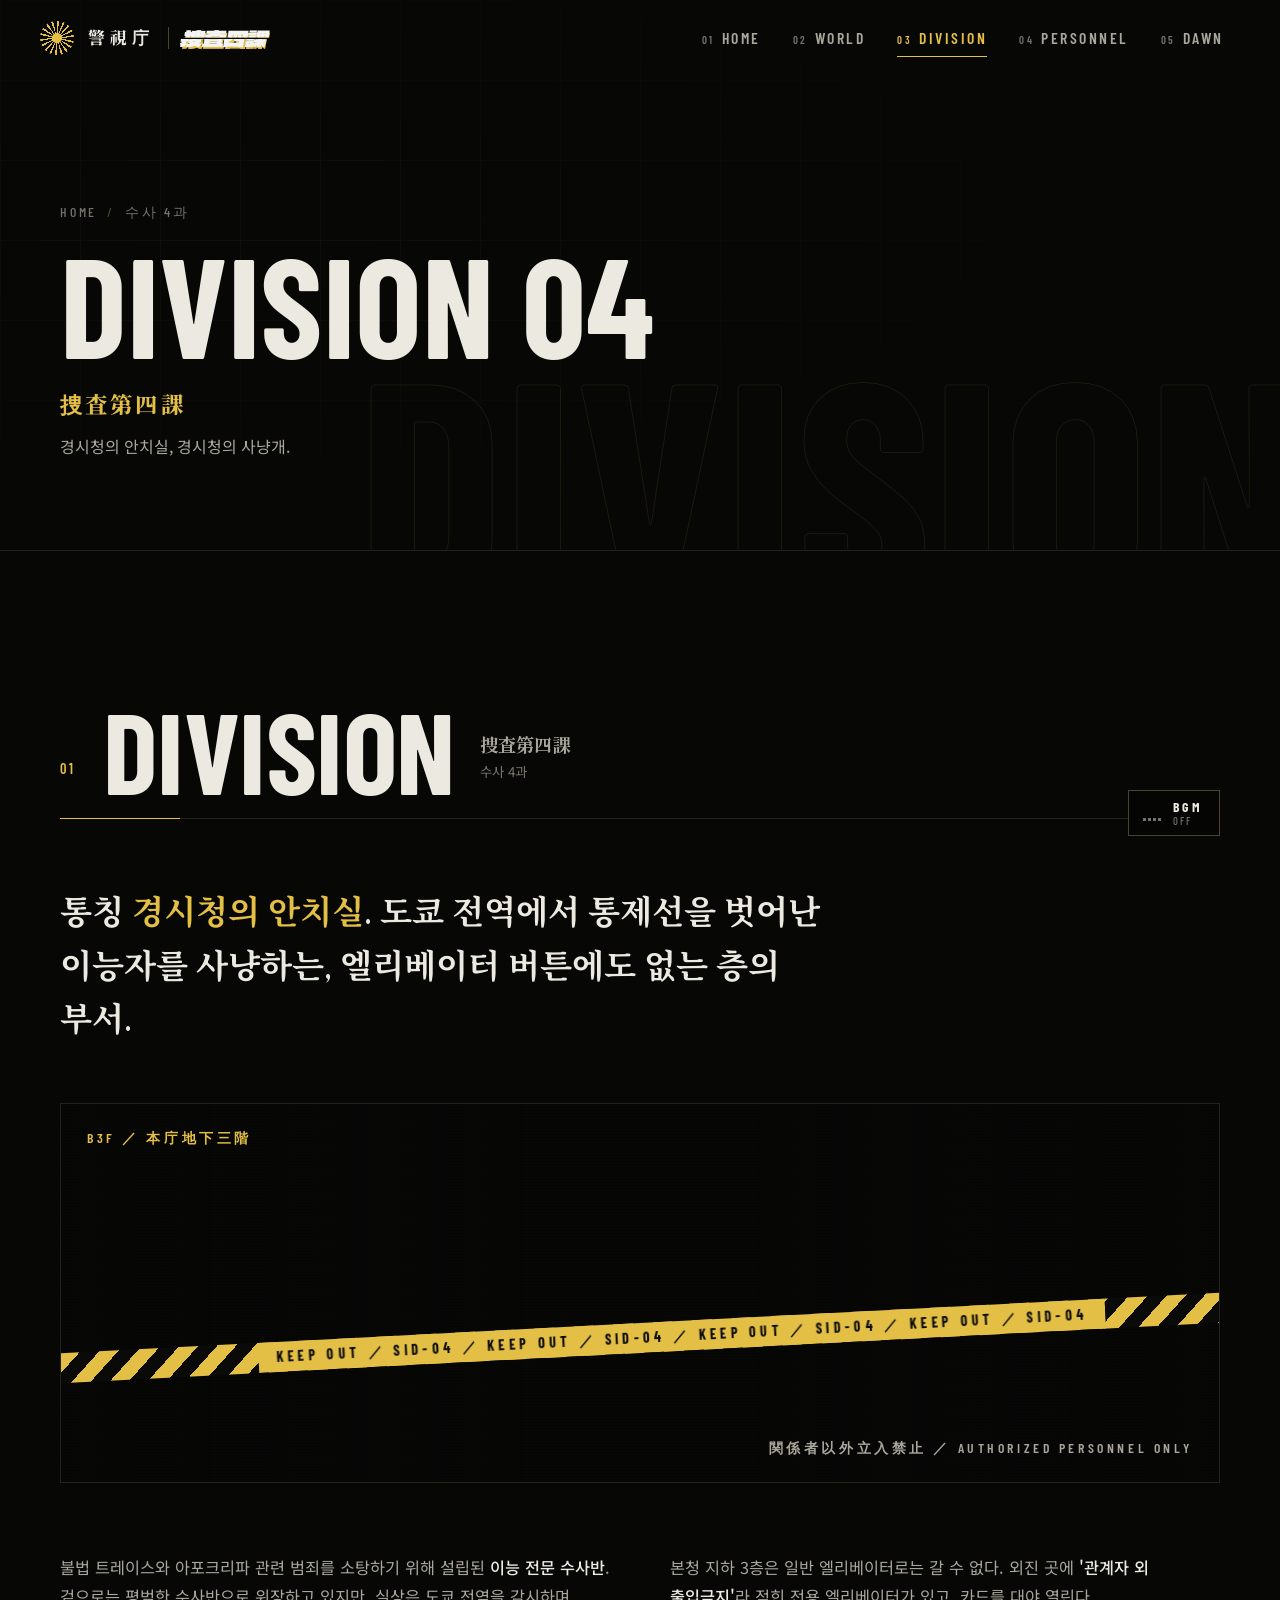
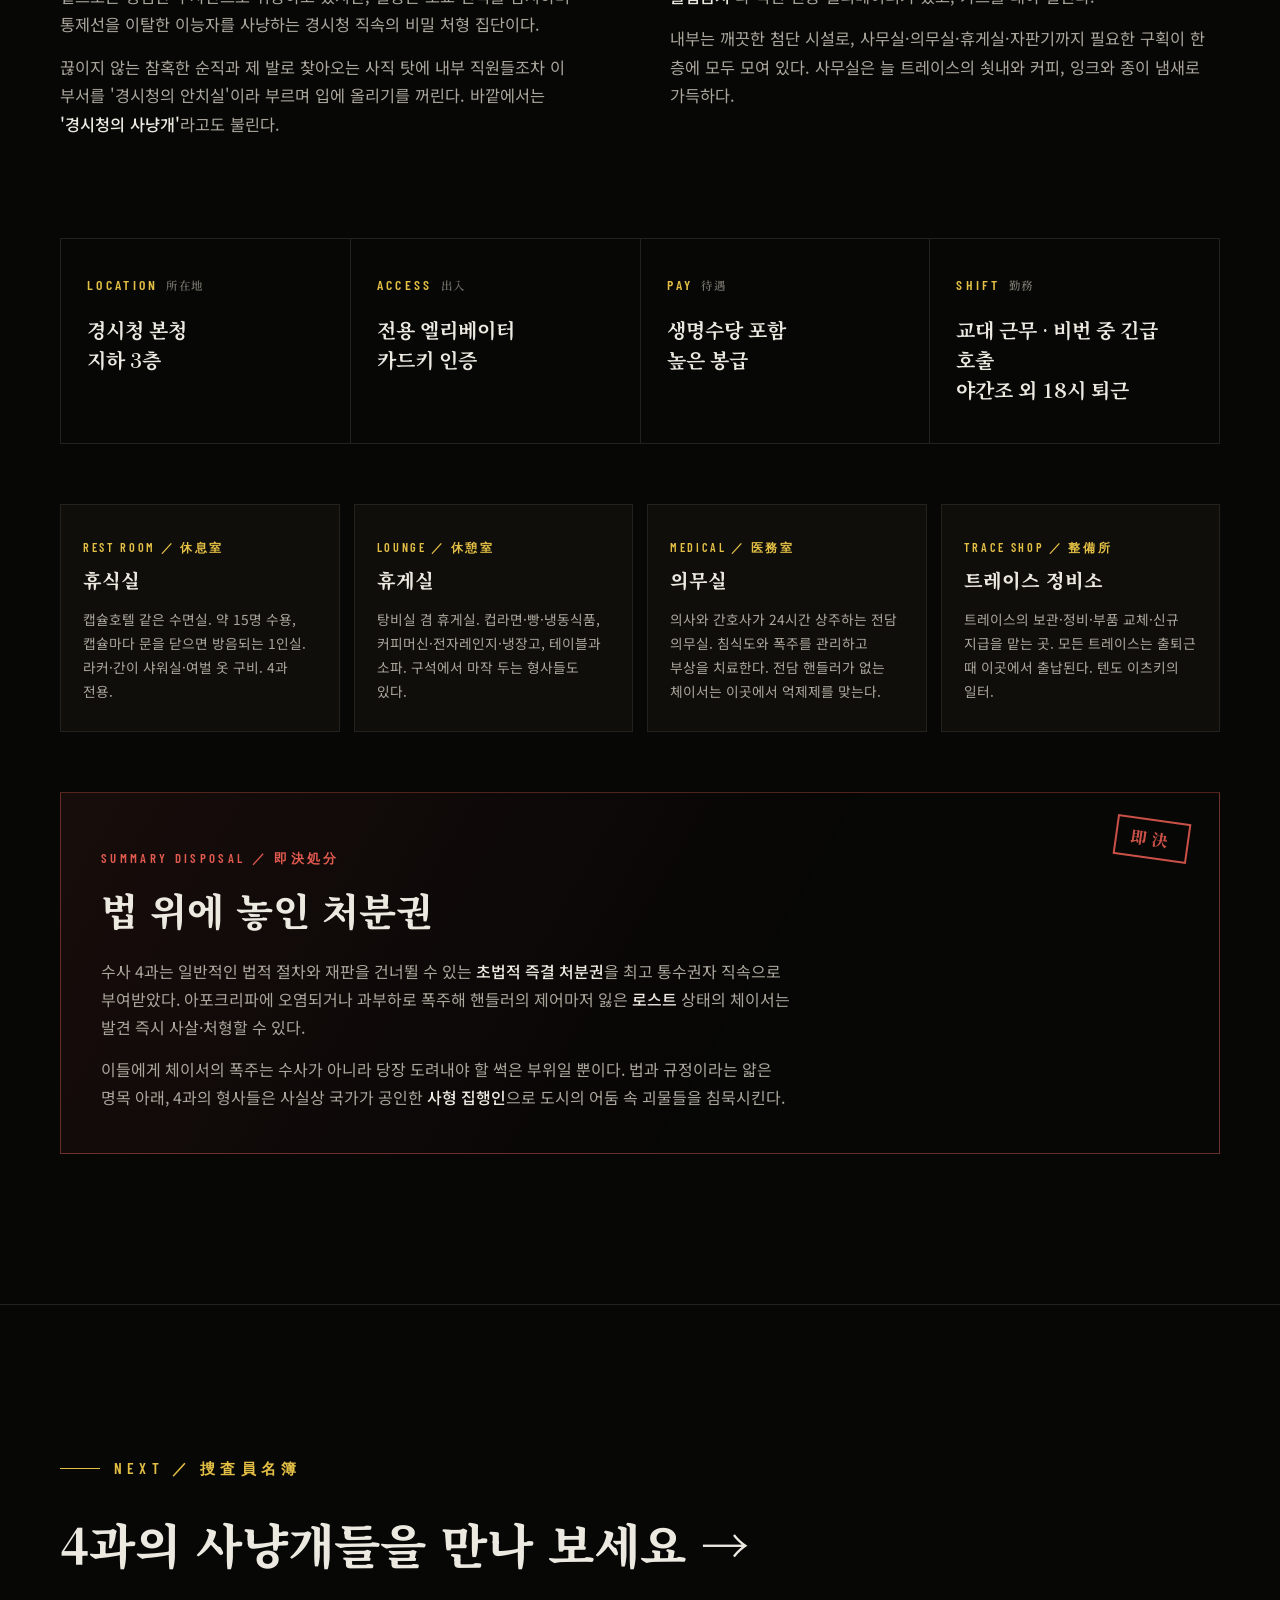
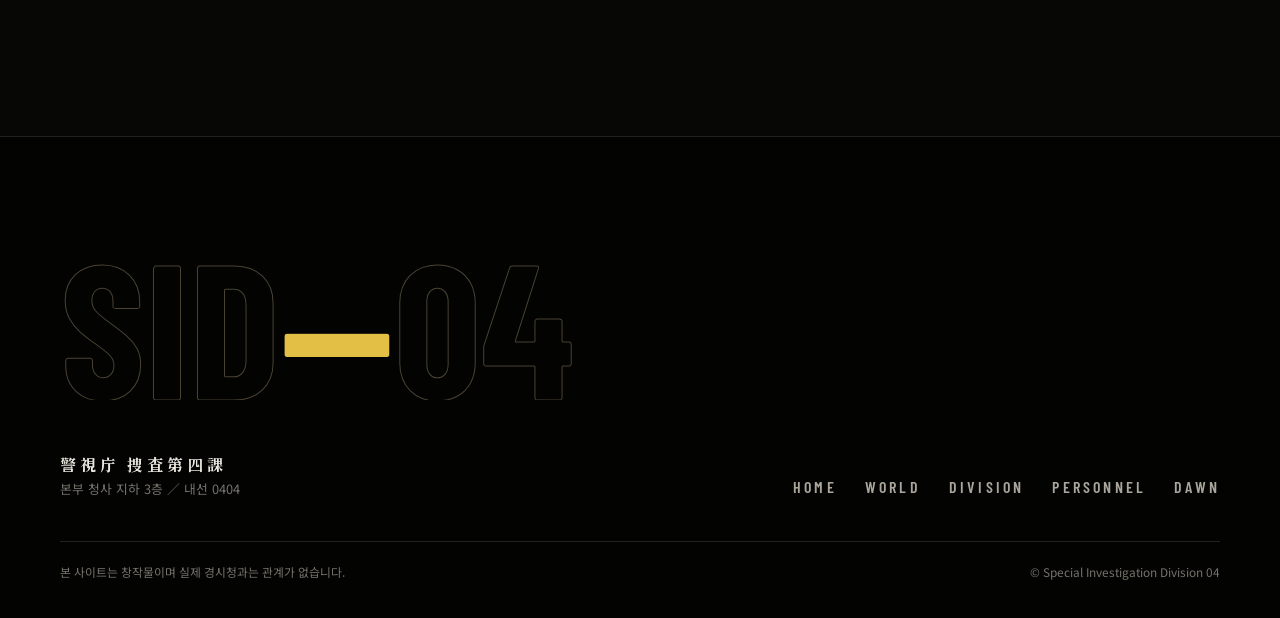
==== commit 685f4b8e: "Add files via upload" ====
--- a/about.html
+++ b/about.html
@@ -18,23 +18,22 @@
   <a class="gbrand" href="index.html" aria-label="警視庁 捜査四課 홈">
     <span class="emblem" aria-hidden="true"></span><span class="name">警視庁</span><span class="sep" aria-hidden="true"></span><div class="logo sm" role="img" aria-label="捜査四課"><div class="logo-word" aria-hidden="true"><div class="logo-half top"><span class="sh">捜査四課</span><span class="fg">捜査四課</span></div><div class="logo-half bot"><span class="sh">捜査四課</span><span class="fg">捜査四課</span></div><div class="logo-tape"><b>KEEP OUT ／ SID-04</b></div></div><div class="logo-sub" aria-hidden="true">TOKYO METROPOLITAN POLICE DEPT.</div></div>
   </a>
-  <nav class="gnav" aria-label="주 메뉴"><a href="index.html"><i>01</i>HOME</a><a href="about.html" aria-current="page"><i>02</i>DIVISION</a><a href="roster.html"><i>03</i>PERSONNEL</a><a href="news.html"><i>04</i>NEWS</a></nav>
+  <nav class="gnav" aria-label="주 메뉴"><a href="index.html"><i>01</i>HOME</a><a href="world.html"><i>02</i>WORLD</a><a href="about.html" aria-current="page"><i>03</i>DIVISION</a><a href="roster.html"><i>04</i>PERSONNEL</a><a href="dawn.html"><i>05</i>DAWN</a></nav>
   <button class="gmenu-btn" type="button" aria-expanded="false" aria-controls="gmenu" aria-label="메뉴 열기"><i></i><i></i></button>
 </header>
-<nav class="gmenu" id="gmenu" aria-label="모바일 메뉴"><a href="index.html">HOME<small>01 ／ 홈</small></a><a href="about.html" aria-current="page">DIVISION<small>02 ／ 4과 소개</small></a><a href="roster.html">PERSONNEL<small>03 ／ 수사원 명부</small></a><a href="news.html">NEWS<small>04 ／ 새 소식</small></a></nav>
+<nav class="gmenu" id="gmenu" aria-label="모바일 메뉴"><a href="index.html">HOME<small>01 ／ 홈</small></a><a href="world.html">WORLD<small>02 ／ 세계관</small></a><a href="about.html" aria-current="page">DIVISION<small>03 ／ 수사 4과</small></a><a href="roster.html">PERSONNEL<small>04 ／ 수사원 명부</small></a><a href="dawn.html">DAWN<small>05 ／ 여명기관</small></a></nav>
 
 <main>
   <section class="phead">
     <div class="grid" aria-hidden="true"></div>
     <span class="bgword" aria-hidden="true">DIVISION</span>
     <div class="wrap">
-      <div class="crumb"><a href="index.html">HOME</a><i>/</i>4과 소개</div>
+      <div class="crumb"><a href="index.html">HOME</a><i>/</i>수사 4과</div>
       <h1 class="split">DIVISION 04</h1>
       <p class="ja">捜査第四課</p>
-      <p class="desc">수사 4과와 이 세계의 기록입니다.</p>
+      <p class="desc">경시청의 안치실, 경시청의 사냥개.</p>
     </div>
   </section>
-  <nav class="subnav" aria-label="소개 목차"><div class="wrap"><a href="#division"><i>01</i>DIVISION</a><a href="#origin"><i>02</i>ORIGIN</a><a href="#users"><i>03</i>ABILITY USERS</a><a href="#erosion"><i>04</i>EROSION</a><a href="#trace"><i>05</i>TRACE</a><a href="#threat"><i>06</i>THREATS</a></div></nav>
   <section class="block wsec" id="division">
     <div class="wrap">
       <div class="shead"><span class="no">01</span><h2 class="split">DIVISION</h2><p class="ko"><b>捜査第四課</b>수사 4과</p></div>
@@ -72,83 +71,10 @@
       </div>
     </div>
   </section>
-  <section class="block wsec" id="origin">
+  <section class="block cta-block">
     <div class="wrap">
-      <div class="shead"><span class="no">02</span><h2 class="split">ORIGIN</h2><p class="ko"><b>起源</b>이능의 기원</p></div>
-      <p class="wlead" data-r>50년 전 시작된 재앙</p>
-      <div class="stats" data-stagger>
-        <div><b><span data-countup="50">0</span><i>YEARS</i></b><p>인공강우 프로젝트로부터</p></div>
-        <div><b><span data-countup="40">0</span><i>%</i></b><p>순식간에 감염된 인류</p></div>
-        <div><b><span data-countup="2">0</span><i>TYPES</i></b><p>체이서와 핸들러</p></div>
-      </div>
-      <ol class="tline" data-r style="margin-top:70px">
-        <li><small>50 YEARS AGO</small><h4>인공강우 프로젝트</h4><p>전 지구적 가뭄을 해결하려 강대국들이 연합해 실시한 초대형 계획. 응결핵으로 쓰인 광물이 모든 일의 발단이 되었다.</p></li>
-        <li><small>INFECTION</small><h4>인류의 40% 감염</h4><p>광물 가루를 품은 비와 눈이 토양·강·댐으로 스며들어, 호흡기와 식수를 타고 순식간에 퍼졌다. 감염자는 지금도 늘어나는 중이다.</p></li>
-        <li><small>PATHOGEN</small><h4>원결정 병원체</h4><p>체내에서 결정 형태로 증식하는 감염원. 인류 대부분은 자각 증상 없이 '잠재적 매개체'로 살아가고 있다.</p></li>
-        <li><small>AWAKENING</small><h4>각성</h4><p>형질이 맞는 일부만 일정 확률로 이능에 각성한다. 최초의 각성자는 체이서, 그보다 조금 늦게 돌연변이로 나타난 것이 핸들러다.</p></li>
-      </ol>
-      <div class="defs" data-stagger style="margin-top:80px">
-        <div class="def wide"><span class="num">00</span><p class="en">ABILITY USER ／ 異能者</p><h3>이능력자</h3><p>이능에 각성한 모든 자. 저마다 고유한 파장을 지니며, 모두 국가의 관리 대상이다.</p><ul><li>이능 발현 즉시 국가 등록 의무</li><li>등록하지 않은 이능력자는 불법으로 간주</li><li>체이서와 핸들러, 두 계열로 나뉜다</li></ul></div>
-      </div>
-    </div>
-  </section>
-  <section class="block wsec" id="users">
-    <div class="wrap">
-      <div class="shead"><span class="no">03</span><h2 class="split">ABILITY USERS</h2><p class="ko"><b>異能者</b>체이서 · 핸들러 · 체인</p></div>
-      <div class="trio" data-stagger>
-        <div class="def"><span class="num">01</span><p class="en">CHASER ／ チェイサー</p><h3>체이서</h3><p>강한 이능을 얻은 대가로 몸이 병원체에 잠식당하는 자들. 이능을 쓸수록 침식도가 오르며, 로스트 상태만 아니라면 핸들러와의 파장 동조로 낮출 수 있다.</p><ul><li>F ~ S 등급, 발견 즉시 국가 등록</li><li>등급이 높을수록 신체 능력이 폭발적으로 증가</li><li>S급은 트레이스 없이도 이능을 난사할 수 있다</li><li>대가는 뇌와 신경계가 타들어 가는 급속 감각 과부하, 또는 시해화</li></ul></div>
-        <div class="def chain"><span class="num">03</span><p class="en">CHAIN ／ 鎖</p><h3>체인 <small>사슬</small></h3><p>경시청은 언제나 2인 1조의 파트너 체제를 고수한다. 수사 4과의 체이서와 핸들러를 한 조로 묶은 공식 명칭이 「체인」, 이명은 「사슬」이다.</p><ul><li>체이서는 이능을, 핸들러는 침식도와 폭주를 맡는다</li><li>체이서끼리, 핸들러끼리는 체인이 될 수 없다</li><li>현장에서는 항상 함께, 따로 행동은 용인되지 않는다</li></ul></div>
-        <div class="def"><span class="num">02</span><p class="en">HANDLER ／ ハンドラー</p><h3>핸들러</h3><p>체이서보다 약한 이능을 지녔지만 침식도의 영향을 받지 않는 돌연변이. 고유한 제어 파장으로 체이서의 침식도를 낮춘다.</p><ul><li>F ~ S 등급, 국가의 철저한 관리 대상</li><li>침식도가 쌓이지 않아 파장 동조가 필요 없다</li><li>A급 이상부터 전용 트레이스 지급</li></ul></div>
-      </div>
-    </div>
-  </section>
-  <section class="block wsec" id="erosion">
-    <div class="wrap">
-      <div class="shead"><span class="no">04</span><h2 class="split">EROSION</h2><p class="ko"><b>侵食度</b>침식도 · 파장 동조</p></div>
-      <p class="wlead" data-r>이능의 대가로 <em>뇌에 쌓이는 오염.</em></p>
-      <p class="wtext" data-r style="margin-top:24px">체이서가 이능을 쓸 때마다 신경계와 뇌에 쌓이는 잔류 오염 수치. 위력과 범위에 비례해 빠르게 오르고, 쌓일수록 뇌에 과부하를 일으킨다. 수치는 반지형 측정 장비로 실시간 확인한다. 낮추는 방법은 핸들러와의 파장 동조, 또는 투약·주사형 억제제뿐이다.</p>
-      <div class="meter" data-r style="margin-top:60px">
-        <div class="meter-bar"><i></i><b></b></div>
-        <div class="meter-marks">
-          <span style="left:0"><b>0%</b>안정</span>
-          <span class="ok" style="left:20%"><b>20%</b>이상적인 상태</span>
-          <span class="bad" style="left:90%"><b>90%</b>시해화 시작</span>
-          <span class="bad" style="left:100%"><b>100%</b>로스트</span>
-        </div>
-      </div>
-      <ol class="sync" data-stagger>
-        <li><div class="lv"><i class="on"></i><i class=""></i><i class=""></i><i class=""></i></div><small>01 ／ AMBIENT</small><h4>방사형</h4><p>곁에 머무는 것만으로 가벼운 공조. 일상적인 미미한 침식을 해소한다.</p><em>10%<small>감소</small></em></li>
-        <li><div class="lv"><i class="on"></i><i class="on"></i><i class=""></i><i class=""></i></div><small>02 ／ PHYSICAL</small><h4>신체접촉</h4><p>손을 잡거나 포옹하는 등 피부의 직접 접촉. 신체 부하와 가벼운 침식을 안정시킨다.</p><em>20%<small>감소</small></em></li>
-        <li><div class="lv"><i class="on"></i><i class="on"></i><i class="on"></i><i class=""></i></div><small>03 ／ MUCOSAL</small><h4>점막접촉</h4><p>키스 등 더 깊은 단계. 깊게 침식된 신경계를 붙잡고 광역 이능의 폭주를 억누른다.</p><em>30%<small>감소</small></em></li>
-        <li><div class="lv"><i class="on"></i><i class="on"></i><i class="on"></i><i class="on"></i></div><small>04 ／ INTIMATE</small><h4>성적접촉</h4><p>가장 깊은 동조. 한계까지 치솟은 침식도를 크게 낮추고 신경계를 안정 상태로 되돌린다.</p><em>50%+<small>감소</small></em></li>
-      </ol>
-    </div>
-  </section>
-  <section class="block wsec" id="trace">
-    <div class="wrap">
-      <div class="shead"><span class="no">05</span><h2 class="split">TRACE</h2><p class="ko"><b>武装</b>트레이스</p></div>
-      <div class="tx">
-        <p class="tx-big" data-r>같은 형태의 트레이스는<br><em>존재하지 않는다.</em></p>
-        <div class="tx-side" data-r style="--d:.15s">
-          <p class="wtext">이능으로 인한 급격한 침식도 상승을 제어하기 위한 특수 무기. 국가 기관에서 만들며, 제작에 <strong>시해의 코어</strong>가 들어간다. 모든 트레이스는 각 이능력자의 특징을 따르기 때문에, 대분류가 같을지언정 같은 모양은 하나도 없다.</p>
-          <ol class="tx-rows">
-            <li><span>01</span><b>제작</b><p>국가 기관에서 제작 · 시해의 코어 사용</p></li>
-            <li><span>02</span><b>체이서</b><p>침식도 상승을 억제한다. 트레이스 없이 이능을 쓰면 침식도가 기하급수적으로 오른다.</p></li>
-            <li><span>03</span><b>핸들러</b><p>자신의 이능을 증폭시킨다. A급 이상부터 전용 트레이스 지급.</p></li>
-          </ol>
-        </div>
-      </div>
-    </div>
-  </section>
-  <section class="block wsec" id="threat">
-    <div class="wrap">
-      <div class="shead"><span class="no">06</span><h2 class="split">THREATS</h2><p class="ko"><b>脅威</b>로스트 · 시해 · 아포크리파 · 여명기관</p></div>
-      <div class="hlist">
-        <article class="hcard red" data-r style="--d:0s"><div class="hpic"><div class="hpic-in" style="background-image:url(https://i.imgur.com/1E29mQ1.png)"></div><span class="hcode" aria-hidden="true">RED-001</span></div><div class="hbody"><p class="htag">RED-001 ／ TERMINAL</p><h3>로스트<small>LOST</small></h3><p class="hdesc">침식도가 100%에 도달해 몸이 무너지기 시작하고, 핸들러의 파장 동조로도 수치가 내려가지 않는 구제 불능의 파멸 상태.</p><ul><li>로스트에 이른 체이서는 모두 시해화가 시작된다</li><li>수사 4과의 즉결 처분 대상</li></ul></div></article>
-        <article class="hcard purple" data-r style="--d:0s"><div class="hpic"><div class="hpic-in" style="background-image:url(https://i.imgur.com/Z6pr9WS.png)"></div><span class="hcode" aria-hidden="true">PURPLE-001</span></div><div class="hbody"><p class="htag">PURPLE-001 ／ 屍骸</p><h3>시해<small>SHIGAI</small></h3><p class="hdesc">인간에게서 비롯되었으나 인간다운 사고는 할 수 없는, 본능대로 움직이는 괴물. 뒤틀린 시신에 붉은 광물 뼈가 돋아 있고 코어가 존재한다. 수사 4과의 주 업무 대상.</p><ul><li>주식은 인간 — 많이 먹을수록 몸체가 커진다</li><li>도시의 음지에 꼬여 철 냄새와 노이즈 같은 울음을 낸다</li><li>일반 무기로는 타격 불가, 이능과 트레이스로만 도살 가능</li><li>뼈의 성분은 감염원이 된 바로 그 광물</li></ul></div></article>
-        <article class="hcard red" data-r style="--d:0s"><div class="hpic"><div class="hpic-in" style="background-image:url(https://i.imgur.com/Z6LIwSI.png)"></div><span class="hcode" aria-hidden="true">RED-002</span></div><div class="hbody"><p class="htag">RED-002 ／ ILLEGAL TRACE</p><h3>아포크리파<small>APOCRYPHA</small></h3><p class="hdesc">여명기관이 만들어 국가의 감시망 밖에서 밀거래하는 불법 개조 트레이스. 통상의 트레이스보다 훨씬 강한 힘을 내지만, 인간의 신경계를 강제로 갉아먹는 위험천만한 물건이다.</p><ul><li>이능 증폭의 대가로 침식률이 기하급수적으로 상승</li><li>시해화를 촉진한다</li><li>강제 각성, 체이서의 시해화 가속에 악용</li><li>핸들러가 쓰면 정신 오염으로 폐인이 되기도 한다</li></ul></div></article>
-        <article class="hcard purple" data-r style="--d:0s"><div class="hpic"><div class="hpic-in" style="background-image:url(https://i.imgur.com/x28cMNs.png)"></div><span class="hcode" aria-hidden="true">PURPLE-002</span></div><div class="hbody"><p class="htag">PURPLE-002 ／ DAWN</p><h3>여명기관<small>黎明機關</small></h3><p class="hdesc">국가의 통제와 위선적인 법을 벗어나, 버려지거나 추방된 불법 이능자를 규합하고 비호하는 거대한 반사회적 밀거래 조직. 겉으로는 평범한 대기업·재단의 탈을 쓰고 있다.</p><ul><li>아포크리파를 대량으로 밀조·유통한다</li><li>수사 4과 업무 절반 이상의 원인</li><li>체이서를 폭주시켜 시해로 만들거나 이능을 사유물로 삼으려 한다</li><li>시해 무리를 이용한 테러가 잦다</li><li>우두머리도, 목적도 아직 밝혀지지 않았다</li></ul></div></article>
-      </div>
+      <p class="kicker" data-r="left">NEXT ／ 捜査員名簿</p>
+      <p class="big-link" data-r><a href="roster.html">4과의 사냥개들을 만나 보세요 <span aria-hidden="true">→</span></a></p>
     </div>
   </section>
 
@@ -159,7 +85,7 @@
     <div class="fbig" aria-hidden="true" data-r>SID<span>—</span>04</div>
     <div class="frow">
       <div class="fmeta"><b>警視庁 捜査第四課</b>본부 청사 지하 3층 ／ 내선 0404</div>
-      <nav class="flinks" aria-label="하단 메뉴"><a href="index.html">HOME</a><a href="about.html">DIVISION</a><a href="roster.html">PERSONNEL</a><a href="news.html">NEWS</a></nav>
+      <nav class="flinks" aria-label="하단 메뉴"><a href="index.html">HOME</a><a href="world.html">WORLD</a><a href="about.html">DIVISION</a><a href="roster.html">PERSONNEL</a><a href="dawn.html">DAWN</a></nav>
     </div>
     <div class="fnote"><span>본 사이트는 창작물이며 실제 경시청과는 관계가 없습니다.</span><span>© Special Investigation Division 04</span></div>
   </div>
--- a/style.css
+++ b/style.css
@@ -855,3 +855,53 @@
   .tx-rows p{grid-column:2}
   .band-r{display:none}
 }
+
+/* ── 홈: 기록 보관소 ── */
+.arch{display:grid;grid-template-columns:repeat(3,minmax(0,1fr));gap:14px}
+.arch a{position:relative;display:flex;flex-direction:column;justify-content:flex-end;min-height:340px;padding:28px;border:1px solid var(--line);overflow:hidden;isolation:isolate;transition:border-color .5s}
+.arch a::before{content:"";position:absolute;inset:0;z-index:-2;background:var(--img) center 30%/cover no-repeat;filter:grayscale(.7) brightness(.45);transition:filter .6s,scale 1.2s var(--ease)}
+.arch a::after{content:"";position:absolute;inset:0;z-index:-1;background:linear-gradient(0deg,rgba(5,5,4,.95),transparent 70%)}
+.arch a:hover{border-color:var(--yellow)}
+.arch a:hover::before{filter:none;scale:1.05}
+.arch a.purple:hover{border-color:#9a78aa}
+.arch span{position:absolute;top:22px;left:26px;font-family:var(--cond);font-weight:700;font-size:1rem;letter-spacing:.2em;color:var(--yellow)}
+.arch a.purple span,.arch a.purple i{color:#b597c4}
+.arch b{font-family:var(--cond);font-weight:700;font-size:clamp(2.6rem,4.6vw,3.8rem);line-height:.9}
+.arch i{margin-top:6px;font-style:normal;font-family:var(--serif);font-weight:700;color:var(--yellow)}
+.arch em{margin-top:4px;font-style:normal;font-size:.86rem;color:var(--sub)}
+@media (max-width:900px){.arch{grid-template-columns:1fr}.arch a{min-height:220px}}
+
+/* ── 수사 4과: 다음 안내 ── */
+.cta-block{border-top:1px solid var(--line)}
+.big-link{margin-top:20px;font-family:var(--serif);font-weight:800;font-size:clamp(1.6rem,4vw,3rem)}
+.big-link a{background:linear-gradient(var(--yellow),var(--yellow)) 0 100%/0 2px no-repeat;transition:background-size .6s var(--ease),color .3s}
+.big-link a:hover{color:var(--yellow);background-size:100% 2px}
+.big-link span{display:inline-block;transition:translate .5s var(--ease)}
+.big-link a:hover span{translate:10px 0}
+
+/* ── 여명기관 페이지: 보라 계열 ── */
+body.dawn-page main{--yellow:#b597c4}
+body.dawn-page .phead .bgword{-webkit-text-stroke-color:rgba(181,151,196,.14)}
+.figs{display:grid;grid-template-columns:repeat(2,minmax(0,1fr));gap:22px}
+.fig{display:grid;grid-template-columns:minmax(0,4fr) minmax(0,6fr);border:1px solid rgba(154,120,170,.35);background:var(--bg-2);overflow:hidden}
+.fig-pic{position:relative;min-height:440px;background:center top/cover no-repeat;filter:grayscale(.3)}
+.fig-pic::after{content:"";position:absolute;inset:0;background:linear-gradient(90deg,transparent 60%,var(--bg-2)),repeating-linear-gradient(0deg,transparent 0 2px,rgba(0,0,0,.18) 2px 3px)}
+.fig-pic span{position:absolute;z-index:1;left:14px;top:14px;padding:2px 10px;background:#9a78aa;color:#0a0a09;font-family:var(--cond);font-weight:700;font-size:.74rem;letter-spacing:.2em}
+.fig-body{padding:30px 28px 30px 20px}
+.fig-body h3{font-family:var(--serif);font-weight:800;font-size:1.7rem;line-height:1.2}
+.fig-body h3 small{display:block;margin-top:4px;font-size:.9rem;color:#b597c4;letter-spacing:.14em}
+.fig-quote{position:relative;margin-top:16px;padding-left:16px;border-left:2px solid #9a78aa;font-family:var(--serif);font-weight:700;font-size:1.02rem;line-height:1.6;color:var(--text)}
+.fig-chips{display:flex;flex-wrap:wrap;gap:6px;margin-top:16px}
+.fig-chips span{padding:2px 10px;border:1px solid var(--line-2);font-size:.74rem;color:var(--sub)}
+.fig-ab{margin-top:18px;padding:14px 16px;background:rgba(154,120,170,.08);border-left:2px solid #9a78aa}
+.fig-ab small{display:block;font-family:var(--cond);font-weight:600;font-size:.72rem;letter-spacing:.22em;color:#b597c4}
+.fig-ab b{display:block;margin-top:2px;font-family:var(--serif);font-weight:800;font-size:1.15rem}
+.fig-ab p{margin-top:6px;font-size:.86rem;color:var(--sub)}
+.fig-dl{margin-top:14px;border-top:1px solid var(--line)}
+.fig-dl div{display:grid;grid-template-columns:5em minmax(0,1fr);gap:12px;padding:10px 0;border-bottom:1px solid var(--line);font-size:.86rem}
+.fig-dl dt{color:#b597c4;font-weight:500}
+.fig-dl dd{color:var(--sub)}
+@media (max-width:1100px){.figs{grid-template-columns:1fr}}
+@media (max-width:620px){.fig{grid-template-columns:1fr}.fig-pic{min-height:300px}.fig-pic::after{background:linear-gradient(0deg,var(--bg-2),transparent 50%)}.fig-body{padding:22px}}
+@media (max-width:980px){.gnav{display:none}.gmenu-btn{display:block}}
+.gmenu.open a:nth-child(5){transition-delay:.32s}
--- a/faces.css
+++ b/faces.css
@@ -2,8 +2,8 @@
    tune.html 에서 맞춘 뒤 나온 내용을 이 파일에 통째로 붙여 넣으면 됩니다.
    --cz 카드 확대(%)   --cx 카드 가로 위치   --cy 카드 세로 위치
    --tz 썸네일 확대(%) --tx 썸네일 가로 위치 --ty 썸네일 세로 위치 */
-[data-face="arima"]{--cz:120%;--cx:50%;--cy:15%;--tz:110%;--tx:50%;--ty:10%}
-[data-face="hayato"]{--cz:120%;--cx:50%;--cy:15%;--tz:110%;--tx:50%;--ty:10%}
-[data-face="renji"]{--cz:120%;--cx:50%;--cy:15%;--tz:110%;--tx:50%;--ty:10%}
+[data-face="arima"]{--cz:86%;--cx:50%;--cy:0%;--tz:110%;--tx:50%;--ty:10%}
+[data-face="hayato"]{--cz:110%;--cx:50%;--cy:10%;--tz:110%;--tx:50%;--ty:10%}
+[data-face="renji"]{--cz:86%;--cx:50%;--cy:0%;--tz:110%;--tx:50%;--ty:10%}
 [data-face="itsuki"]{--cz:120%;--cx:50%;--cy:15%;--tz:110%;--tx:50%;--ty:10%}
 [data-face="sakuma"]{--cz:120%;--cx:50%;--cy:15%;--tz:110%;--tx:50%;--ty:10%}
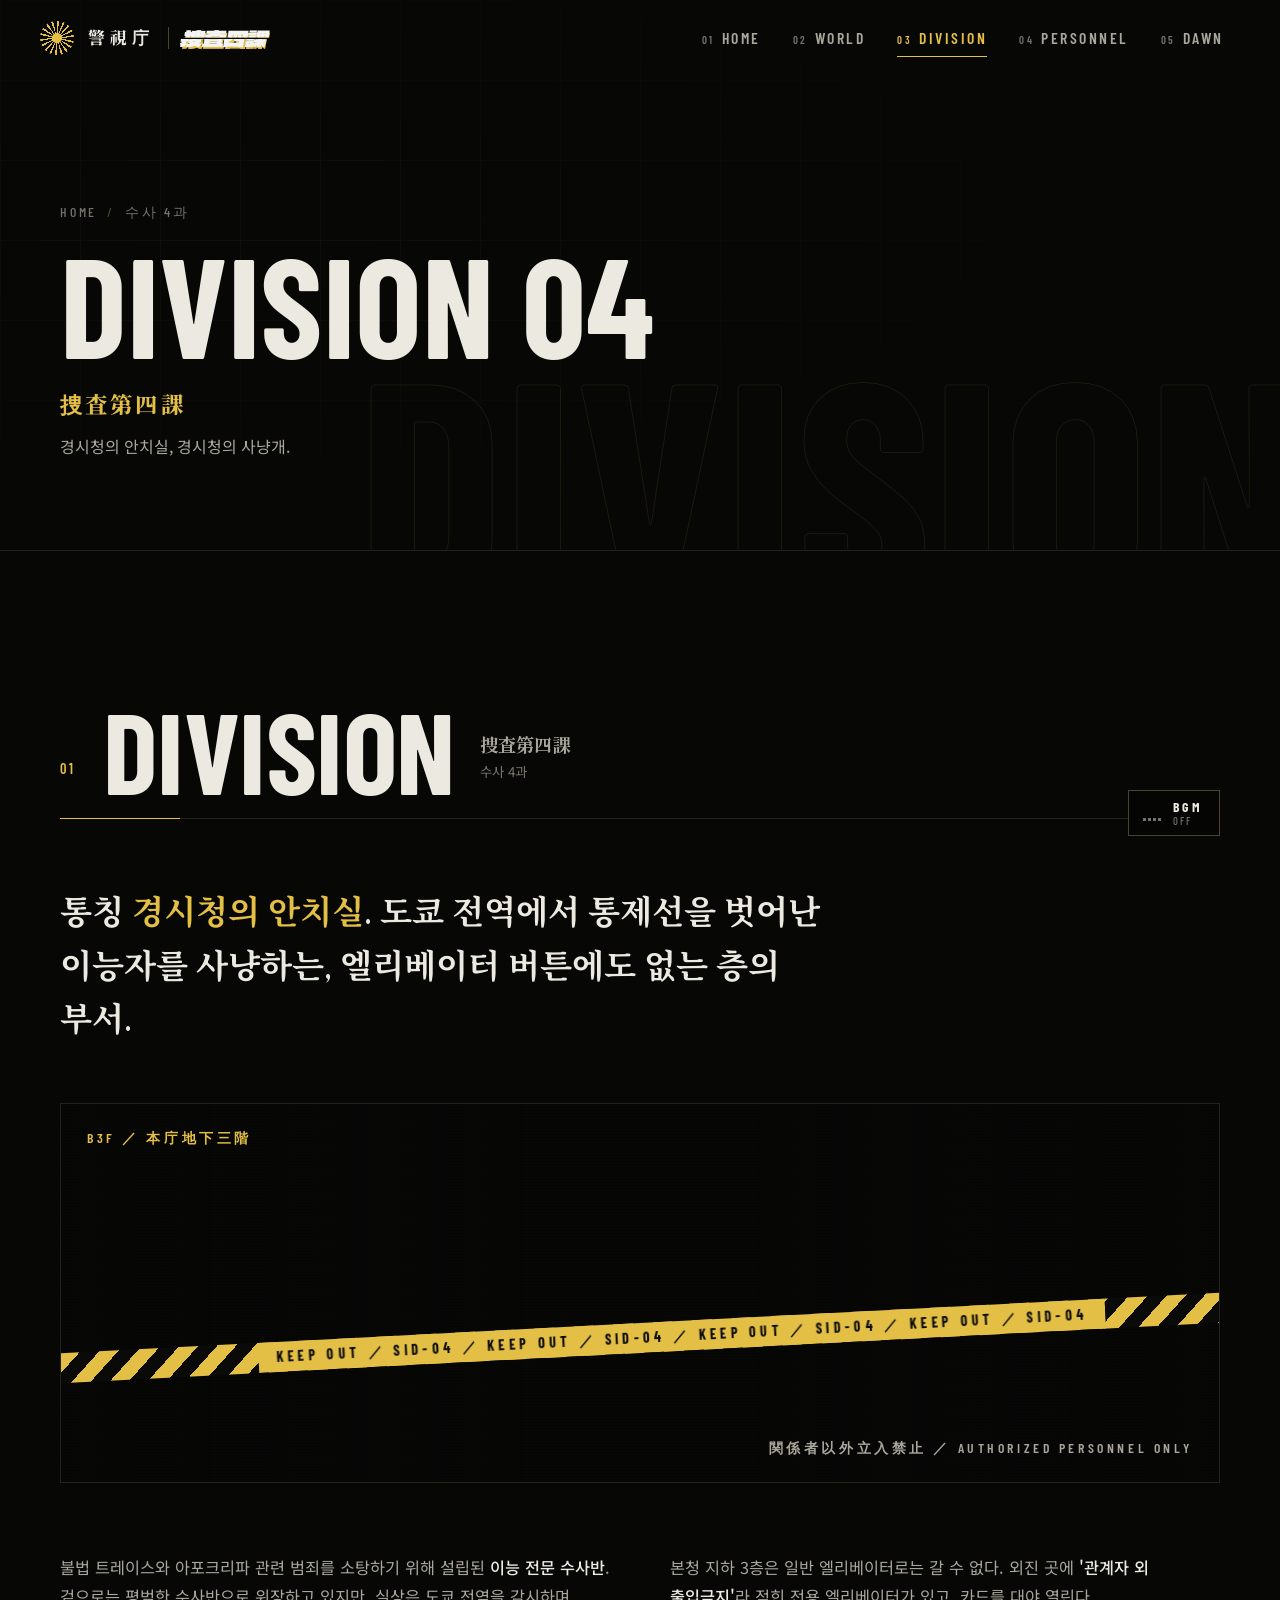
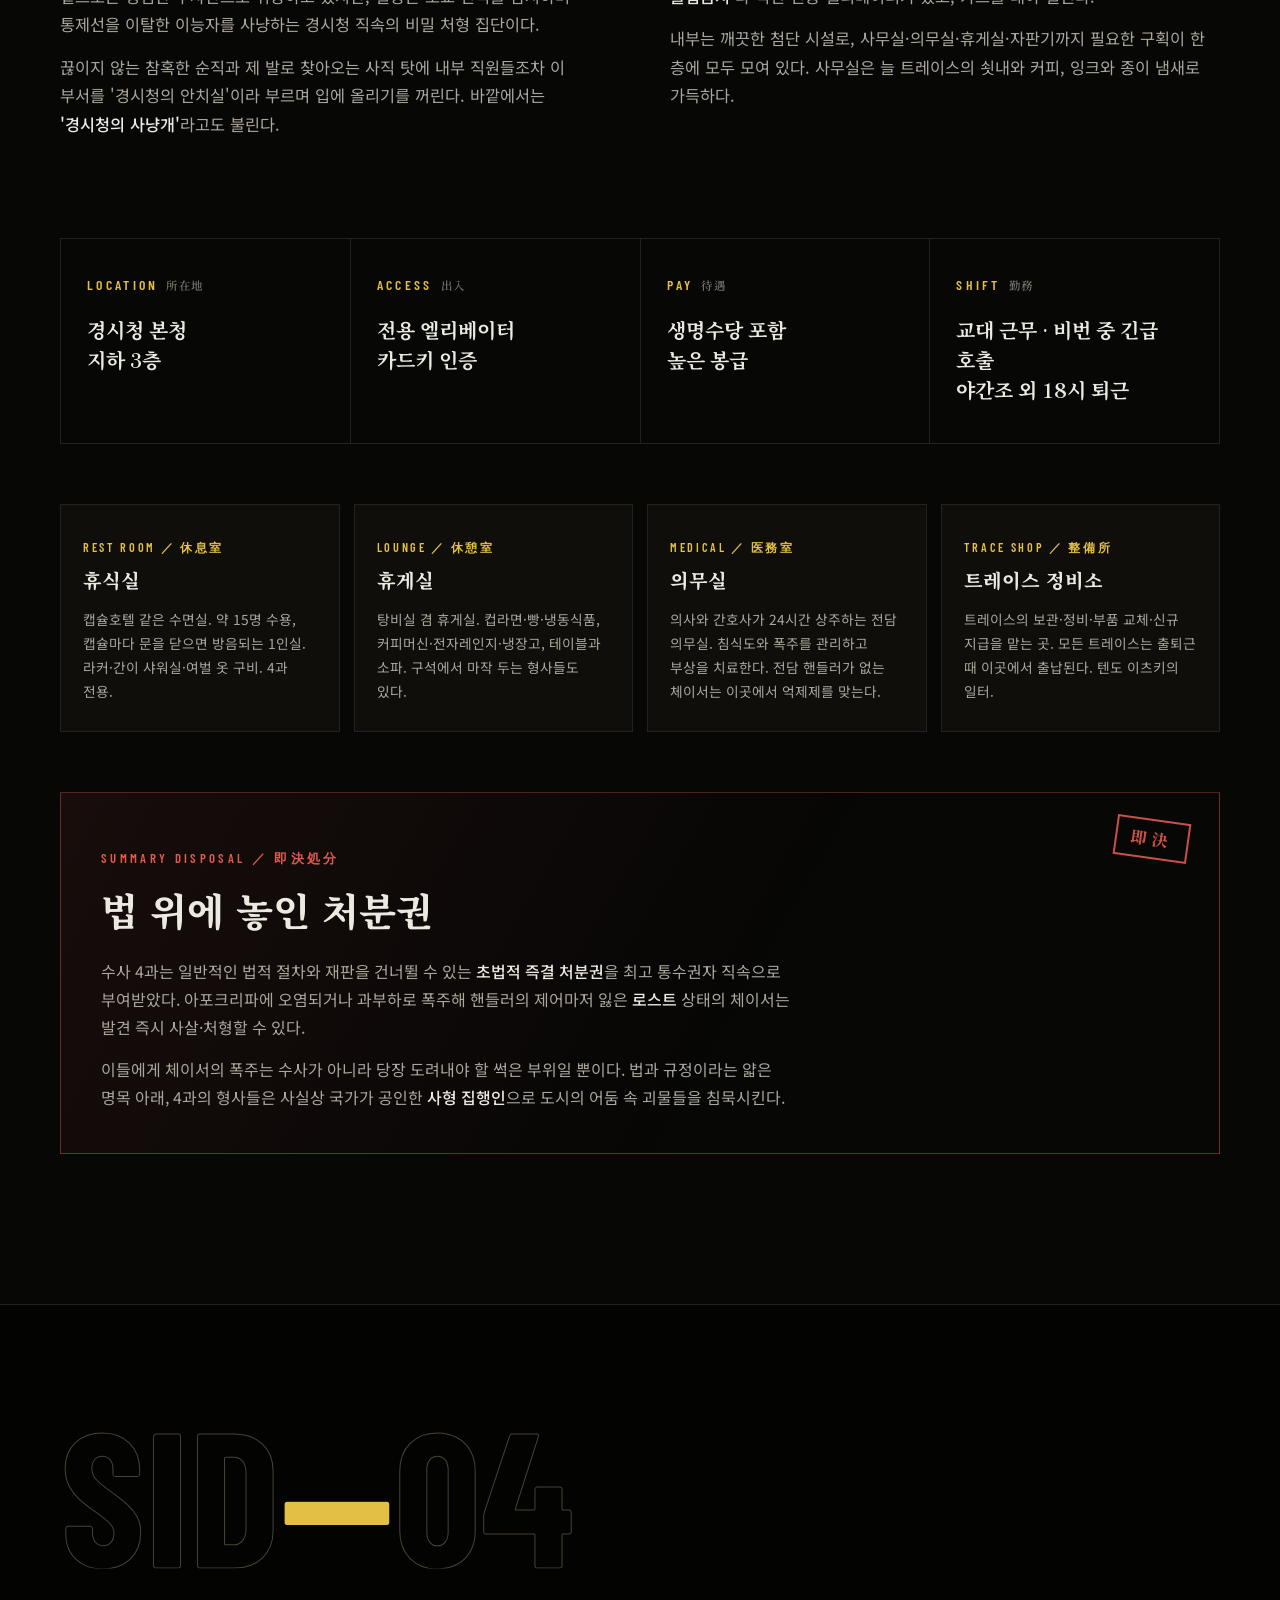
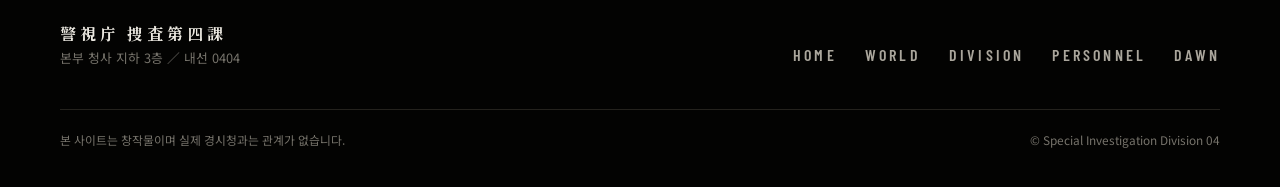
==== commit c0bb9222: "Add files via upload" ====
--- a/about.html
+++ b/about.html
@@ -71,12 +71,6 @@
       </div>
     </div>
   </section>
-  <section class="block cta-block">
-    <div class="wrap">
-      <p class="kicker" data-r="left">NEXT ／ 捜査員名簿</p>
-      <p class="big-link" data-r><a href="roster.html">4과의 사냥개들을 만나 보세요 <span aria-hidden="true">→</span></a></p>
-    </div>
-  </section>
 
 </main>
 
--- a/faces.css
+++ b/faces.css
@@ -2,8 +2,8 @@
    tune.html 에서 맞춘 뒤 나온 내용을 이 파일에 통째로 붙여 넣으면 됩니다.
    --cz 카드 확대(%)   --cx 카드 가로 위치   --cy 카드 세로 위치
    --tz 썸네일 확대(%) --tx 썸네일 가로 위치 --ty 썸네일 세로 위치 */
-[data-face="arima"]{--cz:86%;--cx:50%;--cy:0%;--tz:110%;--tx:50%;--ty:10%}
+[data-face="arima"]{--cz:102%;--cx:50%;--cy:6%;--tz:110%;--tx:50%;--ty:10%}
 [data-face="hayato"]{--cz:110%;--cx:50%;--cy:10%;--tz:110%;--tx:50%;--ty:10%}
-[data-face="renji"]{--cz:86%;--cx:50%;--cy:0%;--tz:110%;--tx:50%;--ty:10%}
+[data-face="renji"]{--cz:102%;--cx:50%;--cy:6%;--tz:110%;--tx:50%;--ty:10%}
 [data-face="itsuki"]{--cz:120%;--cx:50%;--cy:15%;--tz:110%;--tx:50%;--ty:10%}
 [data-face="sakuma"]{--cz:120%;--cx:50%;--cy:15%;--tz:110%;--tx:50%;--ty:10%}
